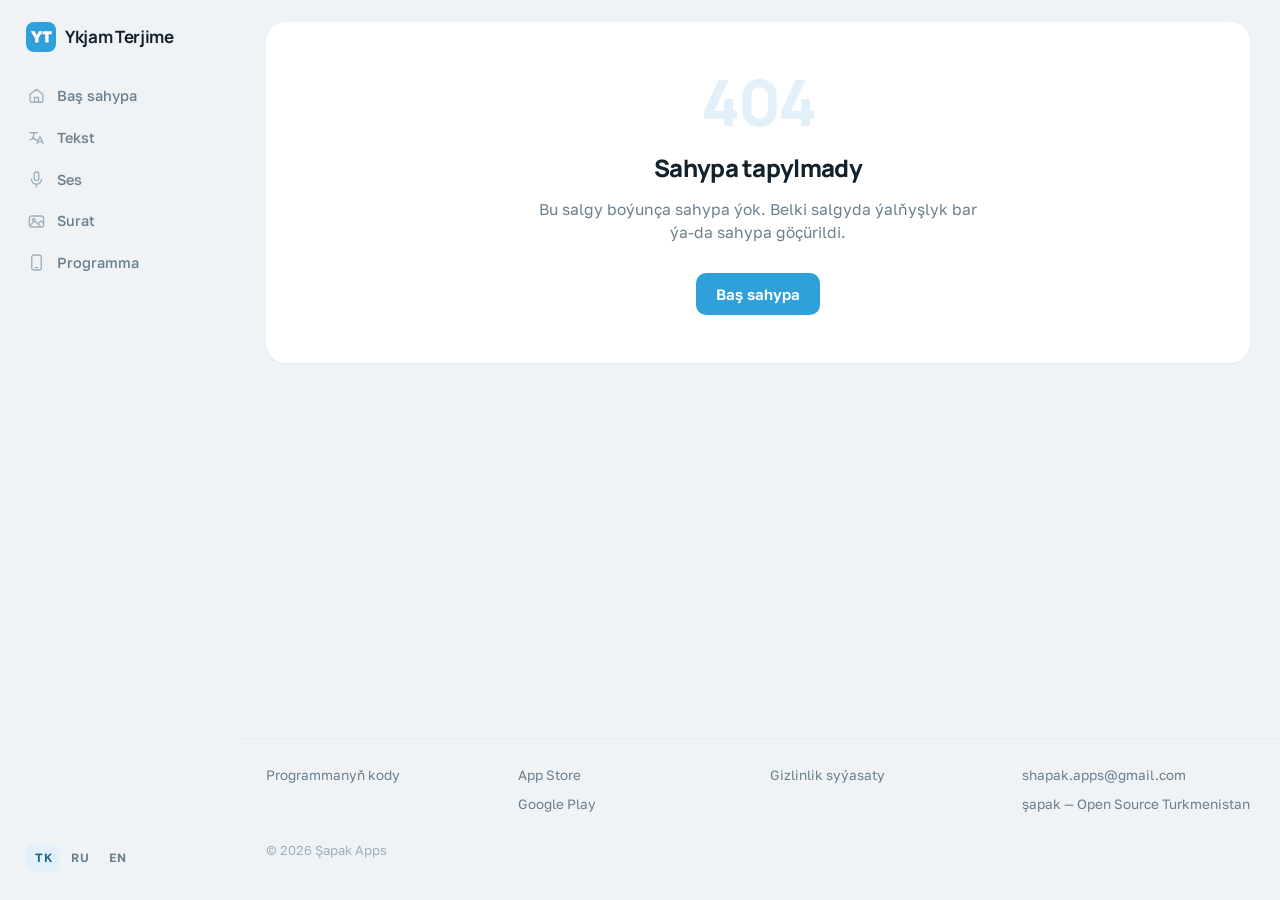
==== 404/index.html @ 1fe33879 "deploy: 4373ae8" ====
<!DOCTYPE html><html lang="tk" class="h-full antialiased"><head><meta charSet="utf-8"/><meta name="viewport" content="width=device-width, initial-scale=1"/><link rel="preload" as="image" href="/icon.png"/><link rel="stylesheet" href="/_next/static/chunks/0fskmrvkfce5c.css" data-precedence="next"/><link rel="preload" as="script" fetchPriority="low" href="/_next/static/chunks/310vm2bl3xxpt.js"/><script src="/_next/static/chunks/1wnov70f88xjy.js" async=""></script><script src="/_next/static/chunks/39_j1bdzreq0m.js" async=""></script><script src="/_next/static/chunks/0c98xzjfks9hq.js" async=""></script><script src="/_next/static/chunks/turbopack-2u1d16houkiyo.js" async=""></script><script src="/_next/static/chunks/0jn6qtjq88lv6.js" async=""></script><script src="/_next/static/chunks/28rhjzv502-0g.js" async=""></script><link rel="preload" href="https://fonts.googleapis.com/css2?family=Golos+Text:wght@400;500;600;700&amp;family=Manrope:wght@600;700;800&amp;display=swap" as="style"/><meta name="robots" content="noindex"/><meta name="theme-color" content="#2FA0D9"/><title>Ykjam Terjime</title><meta name="description" content="Ykjam Terjime — türkmen dili üçin terjimeçi: tekst, ses we surat. Türkmen harplary ä ç ž ň ö ş ü ý klawiaturasyz."/><meta name="robots" content="noindex, nofollow"/><meta property="og:title" content="Ykjam Terjime"/><meta property="og:description" content="Ykjam Terjime — türkmen dili üçin terjimeçi: tekst, ses we surat. Türkmen harplary ä ç ž ň ö ş ü ý klawiaturasyz."/><meta property="og:url" content="https://ykjam-terjime.github.io/"/><meta property="og:image" content="https://ykjam-terjime.github.io/og.png"/><meta property="og:image:width" content="1200"/><meta property="og:image:height" content="630"/><meta property="og:type" content="website"/><meta name="twitter:card" content="summary_large_image"/><meta name="twitter:title" content="Ykjam Terjime"/><meta name="twitter:description" content="Ykjam Terjime — türkmen dili üçin terjimeçi: tekst, ses we surat. Türkmen harplary ä ç ž ň ö ş ü ý klawiaturasyz."/><meta name="twitter:image" content="https://ykjam-terjime.github.io/og.png"/><link rel="icon" href="/favicon.ico?favicon.42km3syks_lcd.ico" sizes="48x48" type="image/x-icon"/><link rel="apple-touch-icon" href="/apple-icon.png?apple-icon.3_3x95x5w6pl6.png" sizes="180x180" type="image/png"/><link rel="preconnect" href="https://fonts.googleapis.com"/><link rel="preconnect" href="https://fonts.gstatic.com" crossorigin=""/><script src="/_next/static/chunks/0cz1d0mv5g_q7.js" noModule=""></script></head><body class="min-h-full bg-bg text-ink"><div hidden=""><!--$--><!--/$--></div><link rel="stylesheet" href="https://fonts.googleapis.com/css2?family=Golos+Text:wght@400;500;600;700&amp;family=Manrope:wght@600;700;800&amp;display=swap"/><a href="#content" class="sr-only focus:not-sr-only focus:absolute focus:top-3 focus:left-3 focus:z-50 focus:rounded-pill focus:bg-brand focus:px-4 focus:py-2 focus:text-[14px] focus:font-semibold focus:text-on-brand">Esasy mazmuna geç</a><div class="grid md:grid-cols-[236px_minmax(0,1fr)]"><aside class="flex flex-col px-4 pt-[22px] pb-7 md:sticky md:top-0 md:h-screen"><a class="mb-5 flex items-center gap-[9px] px-[10px] pb-1 no-underline" href="/"><img src="/icon.png" alt="" width="192" height="192" class="size-[30px] rounded-lg"/><span class="font-display text-[17px] font-bold tracking-[-0.02em] text-ink">Ykjam Terjime</span></a><nav class="flex gap-[6px] overflow-x-auto pb-1 md:flex-col md:gap-[2px] md:overflow-visible md:pb-0"><a class="flex items-center gap-[11px] rounded-[10px] px-[11px] py-[9px] text-[14.5px] font-medium no-underline whitespace-nowrap bg-card text-muted shadow-card md:bg-transparent md:shadow-none md:hover:bg-card [&amp;_svg]:text-faint" href="/"><svg class="size-[19px] shrink-0" viewBox="0 0 24 24" fill="none" stroke="currentColor" stroke-width="1.7" stroke-linecap="round" stroke-linejoin="round" aria-hidden="true"><path d="M4 10.5L12 4l8 6.5V19a1.5 1.5 0 0 1-1.5 1.5h-13A1.5 1.5 0 0 1 4 19z"></path><path d="M9.5 20.5v-6h5v6"></path></svg><span>Baş sahypa</span></a><a class="flex items-center gap-[11px] rounded-[10px] px-[11px] py-[9px] text-[14.5px] font-medium no-underline whitespace-nowrap bg-card text-muted shadow-card md:bg-transparent md:shadow-none md:hover:bg-card [&amp;_svg]:text-faint" href="/tekst/"><svg class="size-[19px] shrink-0" viewBox="0 0 24 24" fill="none" stroke="currentColor" stroke-width="1.7" stroke-linecap="round" stroke-linejoin="round" aria-hidden="true"><path d="M4 6h9M8.5 6v3c0 3-2 5-4.5 6"></path><path d="M7 12c1.5 2 3.5 3 6 3.5"></path><path d="M12.5 20l4-9 4 9M14 17.5h5"></path></svg><span>Tekst</span></a><a class="flex items-center gap-[11px] rounded-[10px] px-[11px] py-[9px] text-[14.5px] font-medium no-underline whitespace-nowrap bg-card text-muted shadow-card md:bg-transparent md:shadow-none md:hover:bg-card [&amp;_svg]:text-faint" href="/ses/"><svg class="size-[19px] shrink-0" viewBox="0 0 24 24" fill="none" stroke="currentColor" stroke-width="1.7" stroke-linecap="round" stroke-linejoin="round" aria-hidden="true"><rect x="9" y="2.5" width="6" height="11" rx="3"></rect><path d="M5.5 11.5a6.5 6.5 0 0 0 13 0M12 18v3.5"></path></svg><span>Ses</span></a><a class="flex items-center gap-[11px] rounded-[10px] px-[11px] py-[9px] text-[14.5px] font-medium no-underline whitespace-nowrap bg-card text-muted shadow-card md:bg-transparent md:shadow-none md:hover:bg-card [&amp;_svg]:text-faint" href="/surat/"><svg class="size-[19px] shrink-0" viewBox="0 0 24 24" fill="none" stroke="currentColor" stroke-width="1.7" stroke-linecap="round" stroke-linejoin="round" aria-hidden="true"><rect x="3" y="5" width="18" height="14" rx="3"></rect><circle cx="8.5" cy="10" r="1.6"></circle><path d="M4 17l4.5-4.5a2 2 0 0 1 2.8 0L16 17M15 14l1.6-1.6a2 2 0 0 1 2.8 0L21 14"></path></svg><span>Surat</span></a><a class="flex items-center gap-[11px] rounded-[10px] px-[11px] py-[9px] text-[14.5px] font-medium no-underline whitespace-nowrap bg-card text-muted shadow-card md:bg-transparent md:shadow-none md:hover:bg-card [&amp;_svg]:text-faint" href="/programma/"><svg class="size-[19px] shrink-0" viewBox="0 0 24 24" fill="none" stroke="currentColor" stroke-width="1.7" stroke-linecap="round" stroke-linejoin="round" aria-hidden="true"><rect x="6" y="2.5" width="12" height="19" rx="3"></rect><path d="M10.5 18.5h3"></path></svg><span>Programma</span></a></nav><div class="mt-3 px-[2px] md:mt-auto md:px-[11px] md:pt-[14px]"><div class="flex gap-[3px]" role="group" aria-label="Interface language"><button type="button" aria-pressed="true" class="cursor-pointer rounded-[7px] px-2 py-[5px] text-[12px] font-semibold tracking-[0.06em] bg-brand-soft text-brand-deep">TK</button><button type="button" aria-pressed="false" class="cursor-pointer rounded-[7px] px-2 py-[5px] text-[12px] font-semibold tracking-[0.06em] text-muted hover:bg-card hover:text-ink">RU</button><button type="button" aria-pressed="false" class="cursor-pointer rounded-[7px] px-2 py-[5px] text-[12px] font-semibold tracking-[0.06em] text-muted hover:bg-card hover:text-ink">EN</button></div></div></aside><div class="flex min-w-0 flex-col md:min-h-screen"><main id="content" class="flex-1 px-4 pt-4 pb-10 md:px-[30px] md:pt-[22px]"><section class="rounded-card bg-card px-[26px] py-12 text-center shadow-card"><p class="font-display text-[64px] leading-none font-extrabold tracking-[-0.04em] text-brand-soft">404</p><h1 class="mt-4 font-display text-[24px] font-extrabold tracking-[-0.028em] text-ink">Sahypa tapylmady</h1><p class="mx-auto mt-3 max-w-[46ch] text-[15.5px] text-muted">Bu salgy boýunça sahypa ýok. Belki salgyda ýalňyşlyk bar ýa-da sahypa göçürildi.</p><a class="mt-7 inline-block rounded-pill bg-brand px-5 py-[10px] text-[15px] font-semibold text-on-brand no-underline" href="/">Baş sahypa</a></section><!--$--><!--/$--></main><footer class="mt-auto grid grid-cols-2 gap-x-6 gap-y-3 border-t border-line px-4 pt-[26px] pb-10 md:grid-cols-4 md:px-[30px]"><div class="flex flex-col gap-[9px]"><a class="text-[13.5px] text-muted no-underline hover:text-brand-deep" href="https://github.com/Shapak-Apps/turkmen-phrasebook">Programmanyň kody</a></div><div class="flex flex-col gap-[9px]"><a class="text-[13.5px] text-muted no-underline hover:text-brand-deep" href="https://apps.apple.com/app/ykjam-terjime/id6758071845">App Store</a><a class="text-[13.5px] text-muted no-underline hover:text-brand-deep" href="https://play.google.com/store/apps/details?id=com.shapak.translator">Google Play</a></div><div class="flex flex-col gap-[9px]"><a class="text-[13.5px] text-muted no-underline hover:text-brand-deep" href="/privacy-policy.html">Gizlinlik syýasaty</a></div><div class="flex flex-col gap-[9px]"><a class="text-[13.5px] text-muted no-underline hover:text-brand-deep" href="mailto:shapak.apps@gmail.com">shapak.apps@gmail.com</a><a class="text-[13.5px] text-muted no-underline hover:text-brand-deep" href="https://shapak-apps.github.io/">şapak — Open Source Turkmenistan</a></div><span class="col-span-full mt-[14px] text-[13px] text-faint">© 2026 Şapak Apps</span></footer></div></div><script id="_R_">(globalThis["TURBOPACK"] || (globalThis["TURBOPACK"] = [])).push({"otherChunks":["static/chunks/310vm2bl3xxpt.js","static/chunks/1wnov70f88xjy.js","static/chunks/39_j1bdzreq0m.js","static/chunks/0c98xzjfks9hq.js"],"runtimeModuleIds":[94553]});</script><script src="/_next/static/chunks/310vm2bl3xxpt.js" async=""></script><script>(self.__next_f=self.__next_f||[]).push([0])</script><script>self.__next_f.push([1,"1:\"$Sreact.fragment\"\n2:\"/_next/static/chunks/0jn6qtjq88lv6.js\"\n3:I[96923,[\"$2\"],\"UiProvider\"]\n4:I[14508,[\"$2\"],\"SkipLink\"]\n5:I[87771,[\"$2\"],\"Sidebar\"]\n6:I[39756,[\"$2\"],\"default\"]\n7:I[37457,[\"$2\"],\"default\"]\n8:\"/_next/static/chunks/28rhjzv502-0g.js\"\n9:I[36768,[\"$2\",\"$8\"],\"default\"]\na:I[56691,[\"$2\"],\"Footer\"]\ne:I[47257,[\"$2\"],\"ClientPageRoot\"]\n11:I[97367,[\"$2\"],\"OutletBoundary\"]\n12:\"$Sreact.suspense\"\n14:\"ViewportBoundary\"\n15:I[97367,[\"$2\"],\"$14\"]\n17:\"MetadataBoundary\"\n18:I[97367,[\"$2\"],\"$17\"]\n1a:I[68027,[\"$2\"],\"default\",1]\n:HL[\"/_next/static/chunks/0fskmrvkfce5c.css\",\"style\"]\n:HL[\"https://fonts.googleapis.com/css2?family=Golos+Text:wght@400;500;600;700\u0026family=Manrope:wght@600;700;800\u0026display=swap\",\"style\"]\nc:X\nd:[[\"children\",{\"s\":\"__PAGE__\",\"h\":512,\"d\":{\"r\":[\"$\",\"$1\",\"c\",{\"children\":[[\"$\",\"$Le\",null,{\"Component\":\"$9\",\"serverProvidedParams\":{\"searchParams\":{},\"params\":{},\"promises\":[\"$@f\",\"$@10\"]}}],[[\"$\",\"script\",\"script-0\",{\"src\":\"/_next/static/chunks/28rhjzv502-0g.js\",\"async\":true,\"nonce\":\"$undefined\"}]],[\"$\",\"$L11\",null,{\"children\":[\"$\",\"$12\",null,{\"name\":\"Next.MetadataOutlet\",\"children\":\"$@13\"}]}]]}],\"p\":false,\"v\":null}}]]\nb:[[\"children\",{\"s\":\"/_not-found\",\"h\":512,\"d\":{\"r\":[\"$\",\"$1\",\"c\",{\"children\":[null,[\"$\",\"$L6\",null,{\"parallelRouterKey\":\"children\",\"error\":\"$undefined\",\"errorStyles\":\"$undefined\",\"errorScripts\":\"$undefined\",\"template\":[\"$\",\"$L7\",null,{}],\"templateStyles\":\"$undefined\",\"templateScripts\":\"$undefined\",\"notFound\":\"$undefined\",\"forbidden\":\"$undefined\",\"unauthorized\":\"$undefined\"}]]}],\"p\":false,\"v\":\"$c\"},\"c\":\"$Qd\"}]]\n0:{\"P\":null,\"c\":[\"\",\"_not-found\",\"\"],\"q\":\"\",\"i\":false,\"t\":{\"t\":{\"s\":\"\",\"h\":528,\"d\":{\"r\":[\"$\",\"$1\",\"c\",{\"children\":[[[\"$\",\"link\",\"0\",{\"rel\":\"stylesheet\",\"href\":\"/_next/static/chunks/0fskmrvkfce5c.css\",\"precedence\":\"next\",\"crossOrigin\":\"$undefined\",\"nonce\":\"$undefined\"}],[\"$\",\"script\",\"script-0\",{\"src\":\"/_next/static/chunks/0jn6qtjq88lv6.js\",\"async\":true,\"nonce\":\"$undefined\"}]],[\"$\",\"html\",null,{\"lang\":\"tk\",\"className\":\"h-full antialiased\",\"children\":[[\"$\",\"link\",null,{\"rel\":\"preconnect\",\"href\":\"https://fonts.googleapis.com\"}],[\"$\",\"link\",null,{\"rel\":\"preconnect\",\"href\":\"https://fonts.gstatic.com\",\"crossOrigin\":\"\"}],[\"$\",\"link\",null,{\"rel\":\"stylesheet\",\"href\":\"https://fonts.googleapis.com/css2?family=Golos+Text:wght@400;500;600;700\u0026family=Manrope:wght@600;700;800\u0026display=swap\"}],[\"$\",\"body\",null,{\"className\":\"min-h-full bg-bg text-ink\",\"children\":[\"$\",\"$L3\",null,{\"children\":[[\"$\",\"$L4\",null,{}],[\"$\",\"div\",null,{\"className\":\"grid md:grid-cols-[236px_minmax(0,1fr)]\",\"children\":[[\"$\",\"$L5\",null,{}],[\"$\",\"div\",null,{\"className\":\"flex min-w-0 flex-col md:min-h-screen\",\"children\":[[\"$\",\"main\",null,{\"id\":\"content\",\"className\":\"flex-1 px-4 pt-4 pb-10 md:px-[30px] md:pt-[22px]\",\"children\":[\"$\",\"$L6\",null,{\"parallelRouterKey\":\"children\",\"error\":\"$undefined\",\"errorStyles\":\"$undefined\",\"errorScripts\":\"$undefined\",\"template\":[\"$\",\"$L7\",null,{}],\"templateStyles\":\"$undefined\",\"templateScripts\":\"$undefined\",\"notFound\":[[\"$\",\"$L9\",null,{}],[]],\"forbidden\":\"$undefined\",\"unauthorized\":\"$undefined\"}]}],[\"$\",\"$La\",null,{}]]}]]}]]}]}]]}]]}],\"p\":false,\"v\":null},\"c\":\"$Qb\"},\"h\":{\"r\":[\"$\",\"$1\",\"h\",{\"children\":[[\"$\",\"meta\",null,{\"name\":\"robots\",\"content\":\"noindex\"}],[\"$\",\"$L15\",null,{\"children\":\"$L16\"}],[\"$\",\"$L18\",null,{\"children\":[[\"$\",\"div\",null,{\"hidden\":true,\"children\":[\"$\",\"$12\",null,{\"name\":\"Next.Metadata\",\"children\":\"$L19\"}]}],null]}],null]}],\"p\":false,\"v\":null}},\"m\":\"$undefined\",\"G\":[\"$1a\",[[\"$\",\"link\",\"0\",{\"rel\":\"stylesheet\",\"href\":\"/_next/static/chunks/0fskmrvkfce5c.css\",\"precedence\":\"next\",\"crossOrigin\":\"$undefined\",\"nonce\":\"$undefined\"}]]],\"S\":true,\"r\":\"$undefined\",\"s\":\"$undefined\",\"a\":\"$undefined\",\"l\":\"$undefined\",\"p\":\"$undefined\",\"d\":\"$undefined\",\"b\":\"eWpL7JNUKpXJrIlKLYoDK\"}\nc:C\nf:{}\n10:\"$d:0:1:d:r:props:children:0:props:serverProvidedParams:params\"\n16:[[\"$\",\"meta\",\"0\",{\"charSet\":\"utf-8\"}],[\"$\",\"meta\",\"1\",{\"name\":\"viewport\",\"content\":\"width=device-width, initial-scale=1\"}],[\"$\",\"meta\",\"2\",{\"name\":\"theme-color\",\"content\":\"#2FA0D9\"}]]\n1b:I[27201,[\"$2\"],\"IconMark\"]\n13:null\n19:[[\"$\",\"title\",\"0\",{\"children\":\"Ykjam Terjime\"}],[\"$\",\"meta\",\"1\",{\"name\":\"description\",\"content\":\"Ykjam Terjime — türkmen dili üçin terjimeçi: tekst, ses we surat. Türkmen harplary ä ç ž ň ö ş ü ý klawiaturasyz.\"}],[\"$\",\"meta\",\"2\",{\"name\":\"robots\",\"content\":\"noindex, nofollow\"}],[\"$\",\"meta\",\"3\",{\"property\":\"og:title\",\"content\":\"Ykjam Terjime\"}],[\"$\",\"meta\",\"4\",{\"property\":\"og:description\",\"content\":\"Ykjam Terjime — türkmen dili üçin terjimeçi: tekst, ses we surat. Türkmen harplary ä ç ž ň ö ş ü ý klawiaturasyz.\"}],[\"$\",\"meta\",\"5\",{\"property\":\"og:url\",\"content\":\"https://ykjam-terjime.github.io/\"}],[\"$\",\"meta\",\"6\",{\"property\":\"og:image\",\"content\":\"https://ykjam-terjime.github.io/og.png\"}],[\"$\",\"meta\",\"7\",{\"property\":\"og:image:width\",\"content\":\"1200\"}],[\"$\",\"meta\",\"8\",{\"property\":\"og:image:height\",\"content\":\"630\"}],[\"$\",\"meta\",\"9\",{\"property\":\"og:type\",\"content\":\"website\"}],[\"$\",\"meta\",\"10\",{\"name\":\"twitter:card\",\"content\":\"summary_large_image\"}],[\"$\",\"meta\",\"11\",{\"name\":\"twitter:title\",\"content\":\"Ykjam Terjime\"}],[\"$\",\"meta\",\"12\",{\"name\":\"twitter:description\",\"content\":\"Ykjam Terjime — türkmen dili üçin terjimeçi: tekst, ses we surat. Türkmen harplary ä ç ž ň ö ş ü ý klawiaturasyz.\"}],[\"$\",\"meta\",\"13\",{\"name\":\"twitter:image\",\"content\":\"https://ykjam-terjime.github.io/og.png\"}],[\"$\",\"link\",\"14\",{\"rel\":\"icon\",\"href\":\"/favicon.ico?favicon.42km3syks_lcd.ico\",\"sizes\":\"48x48\",\"type\":\"image/x-icon\"}],[\"$\",\"link\",\"15\",{\"rel\":\"apple-touch-icon\",\"href\":\"/apple-icon.png?apple-icon.3_3x95x5w6pl6.png\",\"sizes\":\"180x180\",\"type\":\"image/png\"}],[\"$\",\"$L1b\",\"16\",{}]]\n"])</script></body></html>
---- _next/static/chunks/0fskmrvkfce5c.css ----
@layer properties{@supports (((-webkit-hyphens:none)) and (not (margin-trim:inline))) or ((-moz-orient:inline) and (not (color:rgb(from red r g b)))){*,:before,:after,::backdrop{--tw-border-style:solid;--tw-leading:initial;--tw-font-weight:initial;--tw-tracking:initial;--tw-ordinal:initial;--tw-slashed-zero:initial;--tw-numeric-figure:initial;--tw-numeric-spacing:initial;--tw-numeric-fraction:initial;--tw-shadow:0 0 #0000;--tw-shadow-color:initial;--tw-shadow-alpha:100%;--tw-inset-shadow:0 0 #0000;--tw-inset-shadow-color:initial;--tw-inset-shadow-alpha:100%;--tw-ring-color:initial;--tw-ring-shadow:0 0 #0000;--tw-inset-ring-color:initial;--tw-inset-ring-shadow:0 0 #0000;--tw-ring-inset:initial;--tw-ring-offset-width:0px;--tw-ring-offset-color:#fff;--tw-ring-offset-shadow:0 0 #0000;--tw-duration:initial;--tw-translate-x:0;--tw-translate-y:0;--tw-translate-z:0;--tw-scale-x:1;--tw-scale-y:1;--tw-scale-z:1}}}@layer theme{:root,:host{--font-sans:"Golos Text", "Segoe UI", system-ui, sans-serif;--font-mono:ui-monospace, SFMono-Regular, Menlo, Monaco, Consolas, "Liberation Mono", "Courier New", monospace;--color-white:#fff;--spacing:.25rem;--font-weight-medium:500;--font-weight-semibold:600;--font-weight-bold:700;--font-weight-extrabold:800;--radius-lg:.5rem;--default-transition-duration:.15s;--default-transition-timing-function:cubic-bezier(.4, 0, .2, 1);--default-font-family:"Golos Text", "Segoe UI", system-ui, sans-serif;--default-mono-font-family:var(--font-mono)}}@layer base{*,:after,:before,::backdrop{box-sizing:border-box;border:0 solid;margin:0;padding:0}::file-selector-button{box-sizing:border-box;border:0 solid;margin:0;padding:0}html,:host{-webkit-text-size-adjust:100%;tab-size:4;line-height:1.5;font-family:var(--default-font-family,-apple-system, BlinkMacSystemFont, "Segoe UI", Roboto, "Helvetica Neue", "Noto Sans", Arial, sans-serif, "Apple Color Emoji", "Segoe UI Emoji", "Segoe UI Symbol", "Noto Color Emoji");font-feature-settings:var(--default-font-feature-settings,normal);font-variation-settings:var(--default-font-variation-settings,normal);-webkit-tap-highlight-color:transparent}hr{height:0;color:inherit;border-top-width:1px}abbr:where([title]){-webkit-text-decoration:underline dotted;text-decoration:underline dotted}h1,h2,h3,h4,h5,h6{font-size:inherit;font-weight:inherit}a{color:inherit;-webkit-text-decoration:inherit;-webkit-text-decoration:inherit;-webkit-text-decoration:inherit;-webkit-text-decoration:inherit;text-decoration:inherit}b,strong{font-weight:bolder}code,kbd,samp,pre{font-family:var(--default-mono-font-family,ui-monospace, SFMono-Regular, Menlo, Monaco, Consolas, "Liberation Mono", "Courier New", monospace);font-feature-settings:var(--default-mono-font-feature-settings,normal);font-variation-settings:var(--default-mono-font-variation-settings,normal);font-size:1em}small{font-size:80%}sub,sup{vertical-align:baseline;font-size:75%;line-height:0;position:relative}sub{bottom:-.25em}sup{top:-.5em}table{text-indent:0;border-color:inherit;border-collapse:collapse}:-moz-focusring:where(:not(iframe)){outline:auto}progress{vertical-align:baseline}summary{display:list-item}ol,ul,menu{list-style:none}img,svg,video,canvas,audio,iframe,embed,object{vertical-align:middle;display:block}img,video{max-width:100%;height:auto}button,input,select,optgroup,textarea{font:inherit;font-feature-settings:inherit;font-variation-settings:inherit;letter-spacing:inherit;color:inherit;opacity:1;background-color:#0000;border-radius:0}::file-selector-button{font:inherit;font-feature-settings:inherit;font-variation-settings:inherit;letter-spacing:inherit;color:inherit;opacity:1;background-color:#0000;border-radius:0}:where(select:is([multiple],[size])) optgroup{font-weight:bolder}:where(select:is([multiple],[size])) optgroup option{padding-inline-start:20px}::file-selector-button{margin-inline-end:4px}::placeholder{opacity:1}@supports (not ((-webkit-appearance:-apple-pay-button))) or (contain-intrinsic-size:1px){::placeholder{color:currentColor}@supports (color:color-mix(in lab, red, red)){::placeholder{color:color-mix(in oklab, currentcolor 50%, transparent)}}}textarea{resize:vertical}::-webkit-search-decoration{-webkit-appearance:none}::-webkit-date-and-time-value{min-height:1lh;text-align:inherit}::-webkit-datetime-edit{display:inline-flex}::-webkit-datetime-edit-fields-wrapper{padding:0}::-webkit-datetime-edit{padding-block:0}::-webkit-datetime-edit-year-field{padding-block:0}::-webkit-datetime-edit-month-field{padding-block:0}::-webkit-datetime-edit-day-field{padding-block:0}::-webkit-datetime-edit-hour-field{padding-block:0}::-webkit-datetime-edit-minute-field{padding-block:0}::-webkit-datetime-edit-second-field{padding-block:0}::-webkit-datetime-edit-millisecond-field{padding-block:0}::-webkit-datetime-edit-meridiem-field{padding-block:0}::-webkit-calendar-picker-indicator{line-height:1}:-moz-ui-invalid{box-shadow:none}button,input:where([type=button],[type=reset],[type=submit]){appearance:button}::file-selector-button{appearance:button}::-webkit-inner-spin-button{height:auto}::-webkit-outer-spin-button{height:auto}[hidden]:where(:not([hidden=until-found])){display:none!important}}@layer components;@layer utilities{.visible{visibility:visible}.sr-only{clip-path:inset(50%);white-space:nowrap;border-width:0;width:1px;height:1px;margin:-1px;padding:0;position:absolute;overflow:hidden}.col-span-full{grid-column:1/-1}.mx-auto{margin-inline:auto}.mt-2{margin-top:calc(var(--spacing) * 2)}.mt-3{margin-top:calc(var(--spacing) * 3)}.mt-4{margin-top:calc(var(--spacing) * 4)}.mt-5{margin-top:calc(var(--spacing) * 5)}.mt-7{margin-top:calc(var(--spacing) * 7)}.mt-9{margin-top:calc(var(--spacing) * 9)}.mt-\[14px\]{margin-top:14px}.mt-\[18px\]{margin-top:18px}.mt-auto{margin-top:auto}.mr-\[3px\]{margin-right:3px}.mb-5{margin-bottom:calc(var(--spacing) * 5)}.mb-6{margin-bottom:calc(var(--spacing) * 6)}.mb-\[6px\]{margin-bottom:6px}.mb-\[14px\]{margin-bottom:14px}.ml-auto{margin-left:auto}.block{display:block}.contents{display:contents}.flex{display:flex}.grid{display:grid}.hidden{display:none}.inline-block{display:inline-block}.size-6{width:calc(var(--spacing) * 6);height:calc(var(--spacing) * 6)}.size-8{width:calc(var(--spacing) * 8);height:calc(var(--spacing) * 8)}.size-10{width:calc(var(--spacing) * 10);height:calc(var(--spacing) * 10)}.size-20{width:calc(var(--spacing) * 20);height:calc(var(--spacing) * 20)}.size-\[18px\]{width:18px;height:18px}.size-\[19px\]{width:19px;height:19px}.size-\[30px\]{width:30px;height:30px}.size-\[34px\]{width:34px;height:34px}.h-full{height:100%}.max-h-\[360px\]{max-height:360px}.min-h-\[52px\]{min-height:52px}.min-h-\[96px\]{min-height:96px}.min-h-\[170px\]{min-height:170px}.min-h-full{min-height:100%}.w-full{width:100%}.max-w-\[18ch\]{max-width:18ch}.max-w-\[46ch\]{max-width:46ch}.max-w-\[56ch\]{max-width:56ch}.max-w-\[60ch\]{max-width:60ch}.max-w-\[62ch\]{max-width:62ch}.max-w-\[420px\]{max-width:420px}.min-w-0{min-width:0}.flex-1{flex:1}.shrink-0{flex-shrink:0}.cursor-pointer{cursor:pointer}.resize-none{resize:none}.appearance-none{appearance:none}.grid-cols-2{grid-template-columns:repeat(2,minmax(0,1fr))}.grid-cols-\[1fr_auto_1fr\]{grid-template-columns:1fr auto 1fr}.flex-col{flex-direction:column}.flex-wrap{flex-wrap:wrap}.place-items-center{place-items:center}.items-center{align-items:center}.items-start{align-items:flex-start}.justify-between{justify-content:space-between}.justify-center{justify-content:center}.gap-1{gap:var(--spacing)}.gap-2{gap:calc(var(--spacing) * 2)}.gap-3{gap:calc(var(--spacing) * 3)}.gap-4{gap:calc(var(--spacing) * 4)}.gap-\[3px\]{gap:3px}.gap-\[6px\]{gap:6px}.gap-\[9px\]{gap:9px}.gap-\[10px\]{gap:10px}.gap-\[11px\]{gap:11px}.gap-\[14px\]{gap:14px}.gap-x-6{column-gap:calc(var(--spacing) * 6)}.gap-y-3{row-gap:calc(var(--spacing) * 3)}.overflow-hidden{overflow:hidden}.overflow-x-auto{overflow-x:auto}.rounded-\[7px\]{border-radius:7px}.rounded-\[9px\]{border-radius:9px}.rounded-\[10px\]{border-radius:10px}.rounded-box{border-radius:14px}.rounded-card{border-radius:20px}.rounded-full{border-radius:2147483647px}.rounded-lg{border-radius:var(--radius-lg)}.rounded-pill{border-radius:10px}.border-0{border-style:var(--tw-border-style);border-width:0}.border-2{border-style:var(--tw-border-style);border-width:2px}.border-t{border-top-style:var(--tw-border-style);border-top-width:1px}.border-b{border-bottom-style:var(--tw-border-style);border-bottom-width:1px}.border-dashed{--tw-border-style:dashed;border-style:dashed}.border-brand{border-color:var(--brand)}.border-line{border-color:var(--line)}.bg-bg{background-color:var(--bg)}.bg-brand{background-color:var(--brand)}.bg-brand-soft{background-color:var(--brand-soft)}.bg-brand-softer{background-color:var(--brand-softer)}.bg-card{background-color:var(--card)}.bg-card-2{background-color:var(--card-2)}.bg-sand-soft{background-color:var(--sand-soft)}.bg-transparent{background-color:#0000}.object-contain{object-fit:contain}.p-0{padding:0}.p-5{padding:calc(var(--spacing) * 5)}.p-\[22px\]{padding:22px}.px-2{padding-inline:calc(var(--spacing) * 2)}.px-3{padding-inline:calc(var(--spacing) * 3)}.px-4{padding-inline:calc(var(--spacing) * 4)}.px-5{padding-inline:calc(var(--spacing) * 5)}.px-\[2px\]{padding-inline:2px}.px-\[10px\]{padding-inline:10px}.px-\[11px\]{padding-inline:11px}.px-\[18px\]{padding-inline:18px}.px-\[22px\]{padding-inline:22px}.px-\[26px\]{padding-inline:26px}.py-2{padding-block:calc(var(--spacing) * 2)}.py-3{padding-block:calc(var(--spacing) * 3)}.py-6{padding-block:calc(var(--spacing) * 6)}.py-9{padding-block:calc(var(--spacing) * 9)}.py-12{padding-block:calc(var(--spacing) * 12)}.py-\[5px\]{padding-block:5px}.py-\[9px\]{padding-block:9px}.py-\[10px\]{padding-block:10px}.py-\[14px\]{padding-block:14px}.py-\[17px\]{padding-block:17px}.pt-4{padding-top:calc(var(--spacing) * 4)}.pt-5{padding-top:calc(var(--spacing) * 5)}.pt-\[22px\]{padding-top:22px}.pt-\[26px\]{padding-top:26px}.pr-4{padding-right:calc(var(--spacing) * 4)}.pb-1{padding-bottom:var(--spacing)}.pb-3{padding-bottom:calc(var(--spacing) * 3)}.pb-7{padding-bottom:calc(var(--spacing) * 7)}.pb-10{padding-bottom:calc(var(--spacing) * 10)}.pl-\[22px\]{padding-left:22px}.text-center{text-align:center}.font-display{font-family:Manrope,Golos Text,Segoe UI,system-ui,sans-serif}.text-\[11px\]{font-size:11px}.text-\[12\.5px\]{font-size:12.5px}.text-\[12px\]{font-size:12px}.text-\[13\.5px\]{font-size:13.5px}.text-\[13px\]{font-size:13px}.text-\[14\.5px\]{font-size:14.5px}.text-\[14px\]{font-size:14px}.text-\[15\.5px\]{font-size:15.5px}.text-\[15px\]{font-size:15px}.text-\[16\.5px\]{font-size:16.5px}.text-\[17px\]{font-size:17px}.text-\[19px\]{font-size:19px}.text-\[21px\]{font-size:21px}.text-\[24px\]{font-size:24px}.text-\[27px\]{font-size:27px}.text-\[34px\]{font-size:34px}.text-\[64px\]{font-size:64px}.text-\[clamp\(27px\,3\.4vw\,40px\)\]{font-size:clamp(27px,3.4vw,40px)}.leading-\[1\.1\]{--tw-leading:1.1;line-height:1.1}.leading-\[1\.5\]{--tw-leading:1.5;line-height:1.5}.leading-\[1\.42\]{--tw-leading:1.42;line-height:1.42}.leading-none{--tw-leading:1;line-height:1}.font-bold{--tw-font-weight:var(--font-weight-bold);font-weight:var(--font-weight-bold)}.font-extrabold{--tw-font-weight:var(--font-weight-extrabold);font-weight:var(--font-weight-extrabold)}.font-medium{--tw-font-weight:var(--font-weight-medium);font-weight:var(--font-weight-medium)}.font-semibold{--tw-font-weight:var(--font-weight-semibold);font-weight:var(--font-weight-semibold)}.tracking-\[-0\.02em\]{--tw-tracking:-.02em;letter-spacing:-.02em}.tracking-\[-0\.03em\]{--tw-tracking:-.03em;letter-spacing:-.03em}.tracking-\[-0\.04em\]{--tw-tracking:-.04em;letter-spacing:-.04em}.tracking-\[-0\.015em\]{--tw-tracking:-.015em;letter-spacing:-.015em}.tracking-\[-0\.028em\]{--tw-tracking:-.028em;letter-spacing:-.028em}.tracking-\[0\.06em\]{--tw-tracking:.06em;letter-spacing:.06em}.tracking-\[0\.07em\]{--tw-tracking:.07em;letter-spacing:.07em}.tracking-\[0\.08em\]{--tw-tracking:.08em;letter-spacing:.08em}.text-balance{text-wrap:balance}.break-words{overflow-wrap:break-word}.whitespace-nowrap{white-space:nowrap}.whitespace-pre-wrap{white-space:pre-wrap}.text-brand{color:var(--brand)}.text-brand-deep{color:var(--brand-deep)}.text-brand-soft{color:var(--brand-soft)}.text-faint{color:var(--faint)}.text-ink{color:var(--ink)}.text-muted{color:var(--muted)}.text-on-brand{color:var(--on-brand)}.text-sand{color:var(--sand)}.uppercase{text-transform:uppercase}.tabular-nums{--tw-numeric-spacing:tabular-nums;font-variant-numeric:var(--tw-ordinal,) var(--tw-slashed-zero,) var(--tw-numeric-figure,) var(--tw-numeric-spacing,) var(--tw-numeric-fraction,)}.no-underline{text-decoration-line:none}.antialiased{-webkit-font-smoothing:antialiased;-moz-osx-font-smoothing:grayscale}.shadow-card{--tw-shadow:var(--shadow);box-shadow:var(--tw-inset-shadow), var(--tw-inset-ring-shadow), var(--tw-ring-offset-shadow), var(--tw-ring-shadow), var(--tw-shadow)}.transition{transition-property:color,background-color,border-color,outline-color,text-decoration-color,fill,stroke,--tw-gradient-from,--tw-gradient-via,--tw-gradient-to,opacity,box-shadow,transform,translate,scale,rotate,filter,-webkit-backdrop-filter,backdrop-filter,display,content-visibility,overlay,pointer-events;transition-timing-function:var(--tw-ease,var(--default-transition-timing-function));transition-duration:var(--tw-duration,var(--default-transition-duration))}.transition-transform{transition-property:transform,translate,scale,rotate;transition-timing-function:var(--tw-ease,var(--default-transition-timing-function));transition-duration:var(--tw-duration,var(--default-transition-duration))}.duration-200{--tw-duration:.2s;transition-duration:.2s}.outline-none{--tw-outline-style:none;outline-style:none}@media (hover:hover){.group-hover\:translate-x-1:is(:where(.group):hover *){--tw-translate-x:var(--spacing);translate:var(--tw-translate-x) var(--tw-translate-y)}.group-hover\:scale-110:is(:where(.group):hover *){--tw-scale-x:110%;--tw-scale-y:110%;--tw-scale-z:110%;scale:var(--tw-scale-x) var(--tw-scale-y)}}.placeholder\:text-faint::placeholder{color:var(--faint)}@media (hover:hover){.hover\:-translate-y-\[2px\]:hover{--tw-translate-y:calc(2px * -1);translate:var(--tw-translate-x) var(--tw-translate-y)}.hover\:bg-brand-soft:hover{background-color:var(--brand-soft)}.hover\:bg-brand-softer:hover{background-color:var(--brand-softer)}.hover\:bg-card:hover{background-color:var(--card)}.hover\:bg-sand:hover{background-color:var(--sand)}.hover\:text-brand-deep:hover{color:var(--brand-deep)}.hover\:text-ink:hover{color:var(--ink)}.hover\:text-white:hover{color:var(--color-white)}.hover\:shadow-\[0_8px_26px_rgb\(20_33_43_\/_0\.08\)\]:hover{--tw-shadow:0 8px 26px var(--tw-shadow-color,#14212b14);box-shadow:var(--tw-inset-shadow), var(--tw-inset-ring-shadow), var(--tw-ring-offset-shadow), var(--tw-ring-shadow), var(--tw-shadow)}}.focus\:not-sr-only:focus{clip-path:none;white-space:normal;width:auto;height:auto;margin:0;padding:0;position:static;overflow:visible}.focus\:absolute:focus{position:absolute}.focus\:top-3:focus{top:calc(var(--spacing) * 3)}.focus\:left-3:focus{left:calc(var(--spacing) * 3)}.focus\:z-50:focus{z-index:50}.focus\:rounded-pill:focus{border-radius:10px}.focus\:bg-brand:focus{background-color:var(--brand)}.focus\:px-4:focus{padding-inline:calc(var(--spacing) * 4)}.focus\:py-2:focus{padding-block:calc(var(--spacing) * 2)}.focus\:text-\[14px\]:focus{font-size:14px}.focus\:font-semibold:focus{--tw-font-weight:var(--font-weight-semibold);font-weight:var(--font-weight-semibold)}.focus\:text-on-brand:focus{color:var(--on-brand)}.disabled\:cursor-not-allowed:disabled{cursor:not-allowed}.disabled\:opacity-35:disabled{opacity:.35}.disabled\:opacity-50:disabled{opacity:.5}@media (hover:hover){.disabled\:hover\:bg-transparent:disabled:hover{background-color:#0000}.disabled\:hover\:text-muted:disabled:hover{color:var(--muted)}}@media (min-width:48rem){.md\:sticky{position:sticky}.md\:top-0{top:0}.md\:mt-auto{margin-top:auto}.md\:h-screen{height:100vh}.md\:min-h-screen{min-height:100vh}.md\:grid-cols-2{grid-template-columns:repeat(2,minmax(0,1fr))}.md\:grid-cols-4{grid-template-columns:repeat(4,minmax(0,1fr))}.md\:grid-cols-\[1fr_300px\]{grid-template-columns:1fr 300px}.md\:grid-cols-\[236px_minmax\(0\,1fr\)\]{grid-template-columns:236px minmax(0,1fr)}.md\:flex-col{flex-direction:column}.md\:gap-\[2px\]{gap:2px}.md\:overflow-visible{overflow:visible}.md\:border-t-0{border-top-style:var(--tw-border-style);border-top-width:0}.md\:border-l{border-left-style:var(--tw-border-style);border-left-width:1px}.md\:bg-transparent{background-color:#0000}.md\:px-\[11px\]{padding-inline:11px}.md\:px-\[30px\]{padding-inline:30px}.md\:pt-\[14px\]{padding-top:14px}.md\:pt-\[22px\]{padding-top:22px}.md\:pb-0{padding-bottom:0}.md\:shadow-none{--tw-shadow:0 0 #0000;box-shadow:var(--tw-inset-shadow), var(--tw-inset-ring-shadow), var(--tw-ring-offset-shadow), var(--tw-ring-shadow), var(--tw-shadow)}@media (hover:hover){.md\:hover\:bg-card:hover{background-color:var(--card)}}}.\[\&_svg\]\:text-brand svg{color:var(--brand)}.\[\&_svg\]\:text-faint svg{color:var(--faint)}}:root{--bg:#eff3f6;--card:#fff;--card-2:#f7fafc;--ink:#14212b;--muted:#6b7f8d;--faint:#9db0bc;--line:#e7edf1;--brand:#2fa0d9;--brand-deep:#17658c;--brand-soft:#e1f0f9;--brand-softer:#f0f7fc;--on-brand:#fff;--sand:#c77f2e;--sand-soft:#fbf0e2;--panel:#ddecf7;--org:#b25a0c;--shadow:0 1px 2px #14212b0a}@media (prefers-color-scheme:dark){:root:not([data-theme=light]){--bg:#0d161b;--card:#16232b;--card-2:#1b2a33;--ink:#e6eef3;--muted:#8ca3b1;--faint:#6b8494;--line:#22333d;--brand:#55b8e8;--brand-deep:#8fd3f2;--brand-soft:#183a4c;--brand-softer:#152b36;--on-brand:#0d161b;--sand:#d9a063;--sand-soft:#2b2318;--panel:#17323f;--org:#ff9d4d;--shadow:0 1px 2px #0000004d}}:root[data-theme=dark]{--bg:#0d161b;--card:#16232b;--card-2:#1b2a33;--ink:#e6eef3;--muted:#8ca3b1;--faint:#6b8494;--line:#22333d;--brand:#55b8e8;--brand-deep:#8fd3f2;--brand-soft:#183a4c;--brand-softer:#152b36;--on-brand:#0d161b;--sand:#d9a063;--sand-soft:#2b2318;--panel:#17323f;--org:#ff9d4d;--shadow:0 1px 2px #0000004d}body{background:var(--bg);color:var(--ink);font-family:var(--font-sans)}:focus-visible{outline:2px solid var(--brand);outline-offset:2px;border-radius:6px}@media (prefers-reduced-motion:reduce){*,:before,:after{transition-duration:.01ms!important;animation-duration:.01ms!important}}@property --tw-border-style{syntax:"*";inherits:false;initial-value:solid}@property --tw-leading{syntax:"*";inherits:false}@property --tw-font-weight{syntax:"*";inherits:false}@property --tw-tracking{syntax:"*";inherits:false}@property --tw-ordinal{syntax:"*";inherits:false}@property --tw-slashed-zero{syntax:"*";inherits:false}@property --tw-numeric-figure{syntax:"*";inherits:false}@property --tw-numeric-spacing{syntax:"*";inherits:false}@property --tw-numeric-fraction{syntax:"*";inherits:false}@property --tw-shadow{syntax:"*";inherits:false;initial-value:0 0 #0000}@property --tw-shadow-color{syntax:"*";inherits:false}@property --tw-shadow-alpha{syntax:"<percentage>";inherits:false;initial-value:100%}@property --tw-inset-shadow{syntax:"*";inherits:false;initial-value:0 0 #0000}@property --tw-inset-shadow-color{syntax:"*";inherits:false}@property --tw-inset-shadow-alpha{syntax:"<percentage>";inherits:false;initial-value:100%}@property --tw-ring-color{syntax:"*";inherits:false}@property --tw-ring-shadow{syntax:"*";inherits:false;initial-value:0 0 #0000}@property --tw-inset-ring-color{syntax:"*";inherits:false}@property --tw-inset-ring-shadow{syntax:"*";inherits:false;initial-value:0 0 #0000}@property --tw-ring-inset{syntax:"*";inherits:false}@property --tw-ring-offset-width{syntax:"<length>";inherits:false;initial-value:0}@property --tw-ring-offset-color{syntax:"*";inherits:false;initial-value:#fff}@property --tw-ring-offset-shadow{syntax:"*";inherits:false;initial-value:0 0 #0000}@property --tw-duration{syntax:"*";inherits:false}@property --tw-translate-x{syntax:"*";inherits:false;initial-value:0}@property --tw-translate-y{syntax:"*";inherits:false;initial-value:0}@property --tw-translate-z{syntax:"*";inherits:false;initial-value:0}@property --tw-scale-x{syntax:"*";inherits:false;initial-value:1}@property --tw-scale-y{syntax:"*";inherits:false;initial-value:1}@property --tw-scale-z{syntax:"*";inherits:false;initial-value:1}
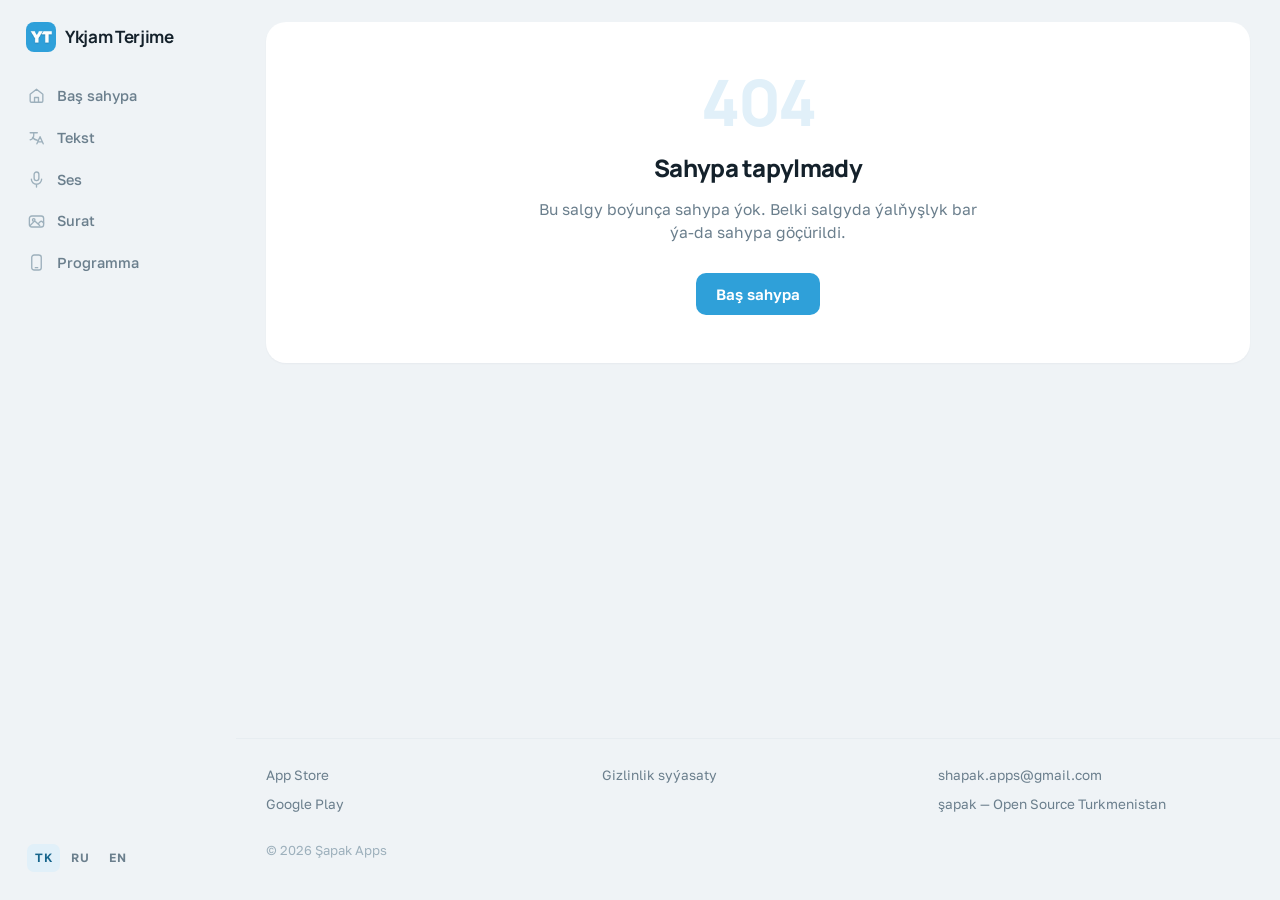
==== commit a9155a5e: "deploy: 276241e" ====
--- a/404/index.html
+++ b/404/index.html
@@ -1 +1 @@
-<!DOCTYPE html><html lang="tk" class="h-full antialiased"><head><meta charSet="utf-8"/><meta name="viewport" content="width=device-width, initial-scale=1"/><link rel="preload" as="image" href="/icon.png"/><link rel="stylesheet" href="/_next/static/chunks/0fskmrvkfce5c.css" data-precedence="next"/><link rel="preload" as="script" fetchPriority="low" href="/_next/static/chunks/310vm2bl3xxpt.js"/><script src="/_next/static/chunks/1wnov70f88xjy.js" async=""></script><script src="/_next/static/chunks/39_j1bdzreq0m.js" async=""></script><script src="/_next/static/chunks/0c98xzjfks9hq.js" async=""></script><script src="/_next/static/chunks/turbopack-2u1d16houkiyo.js" async=""></script><script src="/_next/static/chunks/0jn6qtjq88lv6.js" async=""></script><script src="/_next/static/chunks/28rhjzv502-0g.js" async=""></script><link rel="preload" href="https://fonts.googleapis.com/css2?family=Golos+Text:wght@400;500;600;700&amp;family=Manrope:wght@600;700;800&amp;display=swap" as="style"/><meta name="robots" content="noindex"/><meta name="theme-color" content="#2FA0D9"/><title>Ykjam Terjime</title><meta name="description" content="Ykjam Terjime — türkmen dili üçin terjimeçi: tekst, ses we surat. Türkmen harplary ä ç ž ň ö ş ü ý klawiaturasyz."/><meta name="robots" content="noindex, nofollow"/><meta property="og:title" content="Ykjam Terjime"/><meta property="og:description" content="Ykjam Terjime — türkmen dili üçin terjimeçi: tekst, ses we surat. Türkmen harplary ä ç ž ň ö ş ü ý klawiaturasyz."/><meta property="og:url" content="https://ykjam-terjime.github.io/"/><meta property="og:image" content="https://ykjam-terjime.github.io/og.png"/><meta property="og:image:width" content="1200"/><meta property="og:image:height" content="630"/><meta property="og:type" content="website"/><meta name="twitter:card" content="summary_large_image"/><meta name="twitter:title" content="Ykjam Terjime"/><meta name="twitter:description" content="Ykjam Terjime — türkmen dili üçin terjimeçi: tekst, ses we surat. Türkmen harplary ä ç ž ň ö ş ü ý klawiaturasyz."/><meta name="twitter:image" content="https://ykjam-terjime.github.io/og.png"/><link rel="icon" href="/favicon.ico?favicon.42km3syks_lcd.ico" sizes="48x48" type="image/x-icon"/><link rel="apple-touch-icon" href="/apple-icon.png?apple-icon.3_3x95x5w6pl6.png" sizes="180x180" type="image/png"/><link rel="preconnect" href="https://fonts.googleapis.com"/><link rel="preconnect" href="https://fonts.gstatic.com" crossorigin=""/><script src="/_next/static/chunks/0cz1d0mv5g_q7.js" noModule=""></script></head><body class="min-h-full bg-bg text-ink"><div hidden=""><!--$--><!--/$--></div><link rel="stylesheet" href="https://fonts.googleapis.com/css2?family=Golos+Text:wght@400;500;600;700&amp;family=Manrope:wght@600;700;800&amp;display=swap"/><a href="#content" class="sr-only focus:not-sr-only focus:absolute focus:top-3 focus:left-3 focus:z-50 focus:rounded-pill focus:bg-brand focus:px-4 focus:py-2 focus:text-[14px] focus:font-semibold focus:text-on-brand">Esasy mazmuna geç</a><div class="grid md:grid-cols-[236px_minmax(0,1fr)]"><aside class="flex flex-col px-4 pt-[22px] pb-7 md:sticky md:top-0 md:h-screen"><a class="mb-5 flex items-center gap-[9px] px-[10px] pb-1 no-underline" href="/"><img src="/icon.png" alt="" width="192" height="192" class="size-[30px] rounded-lg"/><span class="font-display text-[17px] font-bold tracking-[-0.02em] text-ink">Ykjam Terjime</span></a><nav class="flex gap-[6px] overflow-x-auto pb-1 md:flex-col md:gap-[2px] md:overflow-visible md:pb-0"><a class="flex items-center gap-[11px] rounded-[10px] px-[11px] py-[9px] text-[14.5px] font-medium no-underline whitespace-nowrap bg-card text-muted shadow-card md:bg-transparent md:shadow-none md:hover:bg-card [&amp;_svg]:text-faint" href="/"><svg class="size-[19px] shrink-0" viewBox="0 0 24 24" fill="none" stroke="currentColor" stroke-width="1.7" stroke-linecap="round" stroke-linejoin="round" aria-hidden="true"><path d="M4 10.5L12 4l8 6.5V19a1.5 1.5 0 0 1-1.5 1.5h-13A1.5 1.5 0 0 1 4 19z"></path><path d="M9.5 20.5v-6h5v6"></path></svg><span>Baş sahypa</span></a><a class="flex items-center gap-[11px] rounded-[10px] px-[11px] py-[9px] text-[14.5px] font-medium no-underline whitespace-nowrap bg-card text-muted shadow-card md:bg-transparent md:shadow-none md:hover:bg-card [&amp;_svg]:text-faint" href="/tekst/"><svg class="size-[19px] shrink-0" viewBox="0 0 24 24" fill="none" stroke="currentColor" stroke-width="1.7" stroke-linecap="round" stroke-linejoin="round" aria-hidden="true"><path d="M4 6h9M8.5 6v3c0 3-2 5-4.5 6"></path><path d="M7 12c1.5 2 3.5 3 6 3.5"></path><path d="M12.5 20l4-9 4 9M14 17.5h5"></path></svg><span>Tekst</span></a><a class="flex items-center gap-[11px] rounded-[10px] px-[11px] py-[9px] text-[14.5px] font-medium no-underline whitespace-nowrap bg-card text-muted shadow-card md:bg-transparent md:shadow-none md:hover:bg-card [&amp;_svg]:text-faint" href="/ses/"><svg class="size-[19px] shrink-0" viewBox="0 0 24 24" fill="none" stroke="currentColor" stroke-width="1.7" stroke-linecap="round" stroke-linejoin="round" aria-hidden="true"><rect x="9" y="2.5" width="6" height="11" rx="3"></rect><path d="M5.5 11.5a6.5 6.5 0 0 0 13 0M12 18v3.5"></path></svg><span>Ses</span></a><a class="flex items-center gap-[11px] rounded-[10px] px-[11px] py-[9px] text-[14.5px] font-medium no-underline whitespace-nowrap bg-card text-muted shadow-card md:bg-transparent md:shadow-none md:hover:bg-card [&amp;_svg]:text-faint" href="/surat/"><svg class="size-[19px] shrink-0" viewBox="0 0 24 24" fill="none" stroke="currentColor" stroke-width="1.7" stroke-linecap="round" stroke-linejoin="round" aria-hidden="true"><rect x="3" y="5" width="18" height="14" rx="3"></rect><circle cx="8.5" cy="10" r="1.6"></circle><path d="M4 17l4.5-4.5a2 2 0 0 1 2.8 0L16 17M15 14l1.6-1.6a2 2 0 0 1 2.8 0L21 14"></path></svg><span>Surat</span></a><a class="flex items-center gap-[11px] rounded-[10px] px-[11px] py-[9px] text-[14.5px] font-medium no-underline whitespace-nowrap bg-card text-muted shadow-card md:bg-transparent md:shadow-none md:hover:bg-card [&amp;_svg]:text-faint" href="/programma/"><svg class="size-[19px] shrink-0" viewBox="0 0 24 24" fill="none" stroke="currentColor" stroke-width="1.7" stroke-linecap="round" stroke-linejoin="round" aria-hidden="true"><rect x="6" y="2.5" width="12" height="19" rx="3"></rect><path d="M10.5 18.5h3"></path></svg><span>Programma</span></a></nav><div class="mt-3 px-[2px] md:mt-auto md:px-[11px] md:pt-[14px]"><div class="flex gap-[3px]" role="group" aria-label="Interface language"><button type="button" aria-pressed="true" class="cursor-pointer rounded-[7px] px-2 py-[5px] text-[12px] font-semibold tracking-[0.06em] bg-brand-soft text-brand-deep">TK</button><button type="button" aria-pressed="false" class="cursor-pointer rounded-[7px] px-2 py-[5px] text-[12px] font-semibold tracking-[0.06em] text-muted hover:bg-card hover:text-ink">RU</button><button type="button" aria-pressed="false" class="cursor-pointer rounded-[7px] px-2 py-[5px] text-[12px] font-semibold tracking-[0.06em] text-muted hover:bg-card hover:text-ink">EN</button></div></div></aside><div class="flex min-w-0 flex-col md:min-h-screen"><main id="content" class="flex-1 px-4 pt-4 pb-10 md:px-[30px] md:pt-[22px]"><section class="rounded-card bg-card px-[26px] py-12 text-center shadow-card"><p class="font-display text-[64px] leading-none font-extrabold tracking-[-0.04em] text-brand-soft">404</p><h1 class="mt-4 font-display text-[24px] font-extrabold tracking-[-0.028em] text-ink">Sahypa tapylmady</h1><p class="mx-auto mt-3 max-w-[46ch] text-[15.5px] text-muted">Bu salgy boýunça sahypa ýok. Belki salgyda ýalňyşlyk bar ýa-da sahypa göçürildi.</p><a class="mt-7 inline-block rounded-pill bg-brand px-5 py-[10px] text-[15px] font-semibold text-on-brand no-underline" href="/">Baş sahypa</a></section><!--$--><!--/$--></main><footer class="mt-auto grid grid-cols-2 gap-x-6 gap-y-3 border-t border-line px-4 pt-[26px] pb-10 md:grid-cols-4 md:px-[30px]"><div class="flex flex-col gap-[9px]"><a class="text-[13.5px] text-muted no-underline hover:text-brand-deep" href="https://github.com/Shapak-Apps/turkmen-phrasebook">Programmanyň kody</a></div><div class="flex flex-col gap-[9px]"><a class="text-[13.5px] text-muted no-underline hover:text-brand-deep" href="https://apps.apple.com/app/ykjam-terjime/id6758071845">App Store</a><a class="text-[13.5px] text-muted no-underline hover:text-brand-deep" href="https://play.google.com/store/apps/details?id=com.shapak.translator">Google Play</a></div><div class="flex flex-col gap-[9px]"><a class="text-[13.5px] text-muted no-underline hover:text-brand-deep" href="/privacy-policy.html">Gizlinlik syýasaty</a></div><div class="flex flex-col gap-[9px]"><a class="text-[13.5px] text-muted no-underline hover:text-brand-deep" href="mailto:shapak.apps@gmail.com">shapak.apps@gmail.com</a><a class="text-[13.5px] text-muted no-underline hover:text-brand-deep" href="https://shapak-apps.github.io/">şapak — Open Source Turkmenistan</a></div><span class="col-span-full mt-[14px] text-[13px] text-faint">© 2026 Şapak Apps</span></footer></div></div><script id="_R_">(globalThis["TURBOPACK"] || (globalThis["TURBOPACK"] = [])).push({"otherChunks":["static/chunks/310vm2bl3xxpt.js","static/chunks/1wnov70f88xjy.js","static/chunks/39_j1bdzreq0m.js","static/chunks/0c98xzjfks9hq.js"],"runtimeModuleIds":[94553]});</script><script src="/_next/static/chunks/310vm2bl3xxpt.js" async=""></script><script>(self.__next_f=self.__next_f||[]).push([0])</script><script>self.__next_f.push([1,"1:\"$Sreact.fragment\"\n2:\"/_next/static/chunks/0jn6qtjq88lv6.js\"\n3:I[96923,[\"$2\"],\"UiProvider\"]\n4:I[14508,[\"$2\"],\"SkipLink\"]\n5:I[87771,[\"$2\"],\"Sidebar\"]\n6:I[39756,[\"$2\"],\"default\"]\n7:I[37457,[\"$2\"],\"default\"]\n8:\"/_next/static/chunks/28rhjzv502-0g.js\"\n9:I[36768,[\"$2\",\"$8\"],\"default\"]\na:I[56691,[\"$2\"],\"Footer\"]\ne:I[47257,[\"$2\"],\"ClientPageRoot\"]\n11:I[97367,[\"$2\"],\"OutletBoundary\"]\n12:\"$Sreact.suspense\"\n14:\"ViewportBoundary\"\n15:I[97367,[\"$2\"],\"$14\"]\n17:\"MetadataBoundary\"\n18:I[97367,[\"$2\"],\"$17\"]\n1a:I[68027,[\"$2\"],\"default\",1]\n:HL[\"/_next/static/chunks/0fskmrvkfce5c.css\",\"style\"]\n:HL[\"https://fonts.googleapis.com/css2?family=Golos+Text:wght@400;500;600;700\u0026family=Manrope:wght@600;700;800\u0026display=swap\",\"style\"]\nc:X\nd:[[\"children\",{\"s\":\"__PAGE__\",\"h\":512,\"d\":{\"r\":[\"$\",\"$1\",\"c\",{\"children\":[[\"$\",\"$Le\",null,{\"Component\":\"$9\",\"serverProvidedParams\":{\"searchParams\":{},\"params\":{},\"promises\":[\"$@f\",\"$@10\"]}}],[[\"$\",\"script\",\"script-0\",{\"src\":\"/_next/static/chunks/28rhjzv502-0g.js\",\"async\":true,\"nonce\":\"$undefined\"}]],[\"$\",\"$L11\",null,{\"children\":[\"$\",\"$12\",null,{\"name\":\"Next.MetadataOutlet\",\"children\":\"$@13\"}]}]]}],\"p\":false,\"v\":null}}]]\nb:[[\"children\",{\"s\":\"/_not-found\",\"h\":512,\"d\":{\"r\":[\"$\",\"$1\",\"c\",{\"children\":[null,[\"$\",\"$L6\",null,{\"parallelRouterKey\":\"children\",\"error\":\"$undefined\",\"errorStyles\":\"$undefined\",\"errorScripts\":\"$undefined\",\"template\":[\"$\",\"$L7\",null,{}],\"templateStyles\":\"$undefined\",\"templateScripts\":\"$undefined\",\"notFound\":\"$undefined\",\"forbidden\":\"$undefined\",\"unauthorized\":\"$undefined\"}]]}],\"p\":false,\"v\":\"$c\"},\"c\":\"$Qd\"}]]\n0:{\"P\":null,\"c\":[\"\",\"_not-found\",\"\"],\"q\":\"\",\"i\":false,\"t\":{\"t\":{\"s\":\"\",\"h\":528,\"d\":{\"r\":[\"$\",\"$1\",\"c\",{\"children\":[[[\"$\",\"link\",\"0\",{\"rel\":\"stylesheet\",\"href\":\"/_next/static/chunks/0fskmrvkfce5c.css\",\"precedence\":\"next\",\"crossOrigin\":\"$undefined\",\"nonce\":\"$undefined\"}],[\"$\",\"script\",\"script-0\",{\"src\":\"/_next/static/chunks/0jn6qtjq88lv6.js\",\"async\":true,\"nonce\":\"$undefined\"}]],[\"$\",\"html\",null,{\"lang\":\"tk\",\"className\":\"h-full antialiased\",\"children\":[[\"$\",\"link\",null,{\"rel\":\"preconnect\",\"href\":\"https://fonts.googleapis.com\"}],[\"$\",\"link\",null,{\"rel\":\"preconnect\",\"href\":\"https://fonts.gstatic.com\",\"crossOrigin\":\"\"}],[\"$\",\"link\",null,{\"rel\":\"stylesheet\",\"href\":\"https://fonts.googleapis.com/css2?family=Golos+Text:wght@400;500;600;700\u0026family=Manrope:wght@600;700;800\u0026display=swap\"}],[\"$\",\"body\",null,{\"className\":\"min-h-full bg-bg text-ink\",\"children\":[\"$\",\"$L3\",null,{\"children\":[[\"$\",\"$L4\",null,{}],[\"$\",\"div\",null,{\"className\":\"grid md:grid-cols-[236px_minmax(0,1fr)]\",\"children\":[[\"$\",\"$L5\",null,{}],[\"$\",\"div\",null,{\"className\":\"flex min-w-0 flex-col md:min-h-screen\",\"children\":[[\"$\",\"main\",null,{\"id\":\"content\",\"className\":\"flex-1 px-4 pt-4 pb-10 md:px-[30px] md:pt-[22px]\",\"children\":[\"$\",\"$L6\",null,{\"parallelRouterKey\":\"children\",\"error\":\"$undefined\",\"errorStyles\":\"$undefined\",\"errorScripts\":\"$undefined\",\"template\":[\"$\",\"$L7\",null,{}],\"templateStyles\":\"$undefined\",\"templateScripts\":\"$undefined\",\"notFound\":[[\"$\",\"$L9\",null,{}],[]],\"forbidden\":\"$undefined\",\"unauthorized\":\"$undefined\"}]}],[\"$\",\"$La\",null,{}]]}]]}]]}]}]]}]]}],\"p\":false,\"v\":null},\"c\":\"$Qb\"},\"h\":{\"r\":[\"$\",\"$1\",\"h\",{\"children\":[[\"$\",\"meta\",null,{\"name\":\"robots\",\"content\":\"noindex\"}],[\"$\",\"$L15\",null,{\"children\":\"$L16\"}],[\"$\",\"$L18\",null,{\"children\":[[\"$\",\"div\",null,{\"hidden\":true,\"children\":[\"$\",\"$12\",null,{\"name\":\"Next.Metadata\",\"children\":\"$L19\"}]}],null]}],null]}],\"p\":false,\"v\":null}},\"m\":\"$undefined\",\"G\":[\"$1a\",[[\"$\",\"link\",\"0\",{\"rel\":\"stylesheet\",\"href\":\"/_next/static/chunks/0fskmrvkfce5c.css\",\"precedence\":\"next\",\"crossOrigin\":\"$undefined\",\"nonce\":\"$undefined\"}]]],\"S\":true,\"r\":\"$undefined\",\"s\":\"$undefined\",\"a\":\"$undefined\",\"l\":\"$undefined\",\"p\":\"$undefined\",\"d\":\"$undefined\",\"b\":\"eWpL7JNUKpXJrIlKLYoDK\"}\nc:C\nf:{}\n10:\"$d:0:1:d:r:props:children:0:props:serverProvidedParams:params\"\n16:[[\"$\",\"meta\",\"0\",{\"charSet\":\"utf-8\"}],[\"$\",\"meta\",\"1\",{\"name\":\"viewport\",\"content\":\"width=device-width, initial-scale=1\"}],[\"$\",\"meta\",\"2\",{\"name\":\"theme-color\",\"content\":\"#2FA0D9\"}]]\n1b:I[27201,[\"$2\"],\"IconMark\"]\n13:null\n19:[[\"$\",\"title\",\"0\",{\"children\":\"Ykjam Terjime\"}],[\"$\",\"meta\",\"1\",{\"name\":\"description\",\"content\":\"Ykjam Terjime — türkmen dili üçin terjimeçi: tekst, ses we surat. Türkmen harplary ä ç ž ň ö ş ü ý klawiaturasyz.\"}],[\"$\",\"meta\",\"2\",{\"name\":\"robots\",\"content\":\"noindex, nofollow\"}],[\"$\",\"meta\",\"3\",{\"property\":\"og:title\",\"content\":\"Ykjam Terjime\"}],[\"$\",\"meta\",\"4\",{\"property\":\"og:description\",\"content\":\"Ykjam Terjime — türkmen dili üçin terjimeçi: tekst, ses we surat. Türkmen harplary ä ç ž ň ö ş ü ý klawiaturasyz.\"}],[\"$\",\"meta\",\"5\",{\"property\":\"og:url\",\"content\":\"https://ykjam-terjime.github.io/\"}],[\"$\",\"meta\",\"6\",{\"property\":\"og:image\",\"content\":\"https://ykjam-terjime.github.io/og.png\"}],[\"$\",\"meta\",\"7\",{\"property\":\"og:image:width\",\"content\":\"1200\"}],[\"$\",\"meta\",\"8\",{\"property\":\"og:image:height\",\"content\":\"630\"}],[\"$\",\"meta\",\"9\",{\"property\":\"og:type\",\"content\":\"website\"}],[\"$\",\"meta\",\"10\",{\"name\":\"twitter:card\",\"content\":\"summary_large_image\"}],[\"$\",\"meta\",\"11\",{\"name\":\"twitter:title\",\"content\":\"Ykjam Terjime\"}],[\"$\",\"meta\",\"12\",{\"name\":\"twitter:description\",\"content\":\"Ykjam Terjime — türkmen dili üçin terjimeçi: tekst, ses we surat. Türkmen harplary ä ç ž ň ö ş ü ý klawiaturasyz.\"}],[\"$\",\"meta\",\"13\",{\"name\":\"twitter:image\",\"content\":\"https://ykjam-terjime.github.io/og.png\"}],[\"$\",\"link\",\"14\",{\"rel\":\"icon\",\"href\":\"/favicon.ico?favicon.42km3syks_lcd.ico\",\"sizes\":\"48x48\",\"type\":\"image/x-icon\"}],[\"$\",\"link\",\"15\",{\"rel\":\"apple-touch-icon\",\"href\":\"/apple-icon.png?apple-icon.3_3x95x5w6pl6.png\",\"sizes\":\"180x180\",\"type\":\"image/png\"}],[\"$\",\"$L1b\",\"16\",{}]]\n"])</script></body></html>+<!DOCTYPE html><html lang="tk" class="h-full antialiased"><head><meta charSet="utf-8"/><meta name="viewport" content="width=device-width, initial-scale=1"/><link rel="preload" as="image" href="/icon.png"/><link rel="stylesheet" href="/_next/static/chunks/205vdydkxpnan.css" data-precedence="next"/><link rel="preload" as="script" fetchPriority="low" href="/_next/static/chunks/310vm2bl3xxpt.js"/><script src="/_next/static/chunks/1wnov70f88xjy.js" async=""></script><script src="/_next/static/chunks/39_j1bdzreq0m.js" async=""></script><script src="/_next/static/chunks/0c98xzjfks9hq.js" async=""></script><script src="/_next/static/chunks/turbopack-2u1d16houkiyo.js" async=""></script><script src="/_next/static/chunks/21hjyl0ze1n19.js" async=""></script><script src="/_next/static/chunks/28rhjzv502-0g.js" async=""></script><link rel="preload" href="https://fonts.googleapis.com/css2?family=Golos+Text:wght@400;500;600;700&amp;family=Manrope:wght@600;700;800&amp;display=swap" as="style"/><meta name="robots" content="noindex"/><meta name="theme-color" content="#2FA0D9"/><title>Ykjam Terjime</title><meta name="description" content="Ykjam Terjime — türkmen dili üçin terjimeçi: tekst, ses we surat. Türkmen harplary ä ç ž ň ö ş ü ý klawiaturasyz."/><meta name="robots" content="noindex, nofollow"/><meta property="og:title" content="Ykjam Terjime"/><meta property="og:description" content="Ykjam Terjime — türkmen dili üçin terjimeçi: tekst, ses we surat. Türkmen harplary ä ç ž ň ö ş ü ý klawiaturasyz."/><meta property="og:url" content="https://ykjam-terjime.github.io/"/><meta property="og:image" content="https://ykjam-terjime.github.io/og.png"/><meta property="og:image:width" content="1200"/><meta property="og:image:height" content="630"/><meta property="og:type" content="website"/><meta name="twitter:card" content="summary_large_image"/><meta name="twitter:title" content="Ykjam Terjime"/><meta name="twitter:description" content="Ykjam Terjime — türkmen dili üçin terjimeçi: tekst, ses we surat. Türkmen harplary ä ç ž ň ö ş ü ý klawiaturasyz."/><meta name="twitter:image" content="https://ykjam-terjime.github.io/og.png"/><link rel="icon" href="/favicon.ico?favicon.42km3syks_lcd.ico" sizes="48x48" type="image/x-icon"/><link rel="apple-touch-icon" href="/apple-icon.png?apple-icon.3_3x95x5w6pl6.png" sizes="180x180" type="image/png"/><link rel="preconnect" href="https://fonts.googleapis.com"/><link rel="preconnect" href="https://fonts.gstatic.com" crossorigin=""/><script src="/_next/static/chunks/0cz1d0mv5g_q7.js" noModule=""></script></head><body class="min-h-full bg-bg text-ink"><div hidden=""><!--$--><!--/$--></div><link rel="stylesheet" href="https://fonts.googleapis.com/css2?family=Golos+Text:wght@400;500;600;700&amp;family=Manrope:wght@600;700;800&amp;display=swap"/><a href="#content" class="sr-only focus:not-sr-only focus:absolute focus:top-3 focus:left-3 focus:z-50 focus:rounded-pill focus:bg-brand focus:px-4 focus:py-2 focus:text-[14px] focus:font-semibold focus:text-on-brand">Esasy mazmuna geç</a><div class="grid md:grid-cols-[236px_minmax(0,1fr)]"><aside class="flex flex-col px-4 pt-[22px] pb-7 md:sticky md:top-0 md:h-screen"><a class="mb-5 flex items-center gap-[9px] px-[10px] pb-1 no-underline" href="/"><img src="/icon.png" alt="" width="192" height="192" class="size-[30px] rounded-lg"/><span class="font-display text-[17px] font-bold tracking-[-0.02em] text-ink">Ykjam Terjime</span></a><nav class="flex gap-[6px] overflow-x-auto pb-1 md:flex-col md:gap-[2px] md:overflow-visible md:pb-0"><a class="flex items-center gap-[11px] rounded-[10px] px-[11px] py-[9px] text-[14.5px] font-medium no-underline whitespace-nowrap bg-card text-muted shadow-card md:bg-transparent md:shadow-none md:hover:bg-card [&amp;_svg]:text-faint" href="/"><svg class="size-[19px] shrink-0" viewBox="0 0 24 24" fill="none" stroke="currentColor" stroke-width="1.7" stroke-linecap="round" stroke-linejoin="round" aria-hidden="true"><path d="M4 10.5L12 4l8 6.5V19a1.5 1.5 0 0 1-1.5 1.5h-13A1.5 1.5 0 0 1 4 19z"></path><path d="M9.5 20.5v-6h5v6"></path></svg><span>Baş sahypa</span></a><a class="flex items-center gap-[11px] rounded-[10px] px-[11px] py-[9px] text-[14.5px] font-medium no-underline whitespace-nowrap bg-card text-muted shadow-card md:bg-transparent md:shadow-none md:hover:bg-card [&amp;_svg]:text-faint" href="/tekst/"><svg class="size-[19px] shrink-0" viewBox="0 0 24 24" fill="none" stroke="currentColor" stroke-width="1.7" stroke-linecap="round" stroke-linejoin="round" aria-hidden="true"><path d="M4 6h9M8.5 6v3c0 3-2 5-4.5 6"></path><path d="M7 12c1.5 2 3.5 3 6 3.5"></path><path d="M12.5 20l4-9 4 9M14 17.5h5"></path></svg><span>Tekst</span></a><a class="flex items-center gap-[11px] rounded-[10px] px-[11px] py-[9px] text-[14.5px] font-medium no-underline whitespace-nowrap bg-card text-muted shadow-card md:bg-transparent md:shadow-none md:hover:bg-card [&amp;_svg]:text-faint" href="/ses/"><svg class="size-[19px] shrink-0" viewBox="0 0 24 24" fill="none" stroke="currentColor" stroke-width="1.7" stroke-linecap="round" stroke-linejoin="round" aria-hidden="true"><rect x="9" y="2.5" width="6" height="11" rx="3"></rect><path d="M5.5 11.5a6.5 6.5 0 0 0 13 0M12 18v3.5"></path></svg><span>Ses</span></a><a class="flex items-center gap-[11px] rounded-[10px] px-[11px] py-[9px] text-[14.5px] font-medium no-underline whitespace-nowrap bg-card text-muted shadow-card md:bg-transparent md:shadow-none md:hover:bg-card [&amp;_svg]:text-faint" href="/surat/"><svg class="size-[19px] shrink-0" viewBox="0 0 24 24" fill="none" stroke="currentColor" stroke-width="1.7" stroke-linecap="round" stroke-linejoin="round" aria-hidden="true"><rect x="3" y="5" width="18" height="14" rx="3"></rect><circle cx="8.5" cy="10" r="1.6"></circle><path d="M4 17l4.5-4.5a2 2 0 0 1 2.8 0L16 17M15 14l1.6-1.6a2 2 0 0 1 2.8 0L21 14"></path></svg><span>Surat</span></a><a class="flex items-center gap-[11px] rounded-[10px] px-[11px] py-[9px] text-[14.5px] font-medium no-underline whitespace-nowrap bg-card text-muted shadow-card md:bg-transparent md:shadow-none md:hover:bg-card [&amp;_svg]:text-faint" href="/programma/"><svg class="size-[19px] shrink-0" viewBox="0 0 24 24" fill="none" stroke="currentColor" stroke-width="1.7" stroke-linecap="round" stroke-linejoin="round" aria-hidden="true"><rect x="6" y="2.5" width="12" height="19" rx="3"></rect><path d="M10.5 18.5h3"></path></svg><span>Programma</span></a></nav><div class="mt-3 px-[2px] md:mt-auto md:px-[11px] md:pt-[14px]"><div class="flex gap-[3px]" role="group" aria-label="Interface language"><button type="button" aria-pressed="true" class="cursor-pointer rounded-[7px] px-2 py-[5px] text-[12px] font-semibold tracking-[0.06em] bg-brand-soft text-brand-deep">TK</button><button type="button" aria-pressed="false" class="cursor-pointer rounded-[7px] px-2 py-[5px] text-[12px] font-semibold tracking-[0.06em] text-muted hover:bg-card hover:text-ink">RU</button><button type="button" aria-pressed="false" class="cursor-pointer rounded-[7px] px-2 py-[5px] text-[12px] font-semibold tracking-[0.06em] text-muted hover:bg-card hover:text-ink">EN</button></div></div></aside><div class="flex min-w-0 flex-col md:min-h-screen"><main id="content" class="flex-1 px-4 pt-4 pb-10 md:px-[30px] md:pt-[22px]"><section class="rounded-card bg-card px-[26px] py-12 text-center shadow-card"><p class="font-display text-[64px] leading-none font-extrabold tracking-[-0.04em] text-brand-soft">404</p><h1 class="mt-4 font-display text-[24px] font-extrabold tracking-[-0.028em] text-ink">Sahypa tapylmady</h1><p class="mx-auto mt-3 max-w-[46ch] text-[15.5px] text-muted">Bu salgy boýunça sahypa ýok. Belki salgyda ýalňyşlyk bar ýa-da sahypa göçürildi.</p><a class="mt-7 inline-block rounded-pill bg-brand px-5 py-[10px] text-[15px] font-semibold text-on-brand no-underline" href="/">Baş sahypa</a></section><!--$--><!--/$--></main><footer class="mt-auto grid grid-cols-2 gap-x-6 gap-y-3 border-t border-line px-4 pt-[26px] pb-10 md:grid-cols-3 md:px-[30px]"><div class="flex flex-col gap-[9px]"><a class="text-[13.5px] text-muted no-underline hover:text-brand-deep" href="https://apps.apple.com/app/ykjam-terjime/id6758071845">App Store</a><a class="text-[13.5px] text-muted no-underline hover:text-brand-deep" href="https://play.google.com/store/apps/details?id=com.shapak.translator">Google Play</a></div><div class="flex flex-col gap-[9px]"><a class="text-[13.5px] text-muted no-underline hover:text-brand-deep" href="/privacy-policy.html">Gizlinlik syýasaty</a></div><div class="flex flex-col gap-[9px]"><a class="text-[13.5px] text-muted no-underline hover:text-brand-deep" href="mailto:shapak.apps@gmail.com">shapak.apps@gmail.com</a><a class="text-[13.5px] text-muted no-underline hover:text-brand-deep" href="https://shapak-apps.github.io/">şapak — Open Source Turkmenistan</a></div><span class="col-span-full mt-[14px] text-[13px] text-faint">© 2026 Şapak Apps</span></footer></div></div><script id="_R_">(globalThis["TURBOPACK"] || (globalThis["TURBOPACK"] = [])).push({"otherChunks":["static/chunks/310vm2bl3xxpt.js","static/chunks/1wnov70f88xjy.js","static/chunks/39_j1bdzreq0m.js","static/chunks/0c98xzjfks9hq.js"],"runtimeModuleIds":[94553]});</script><script src="/_next/static/chunks/310vm2bl3xxpt.js" async=""></script><script>(self.__next_f=self.__next_f||[]).push([0])</script><script>self.__next_f.push([1,"1:\"$Sreact.fragment\"\n2:\"/_next/static/chunks/21hjyl0ze1n19.js\"\n3:I[96923,[\"$2\"],\"UiProvider\"]\n4:I[14508,[\"$2\"],\"SkipLink\"]\n5:I[87771,[\"$2\"],\"Sidebar\"]\n6:I[39756,[\"$2\"],\"default\"]\n7:I[37457,[\"$2\"],\"default\"]\n8:\"/_next/static/chunks/28rhjzv502-0g.js\"\n9:I[36768,[\"$2\",\"$8\"],\"default\"]\na:I[56691,[\"$2\"],\"Footer\"]\ne:I[47257,[\"$2\"],\"ClientPageRoot\"]\n11:I[97367,[\"$2\"],\"OutletBoundary\"]\n12:\"$Sreact.suspense\"\n14:\"ViewportBoundary\"\n15:I[97367,[\"$2\"],\"$14\"]\n17:\"MetadataBoundary\"\n18:I[97367,[\"$2\"],\"$17\"]\n1a:I[68027,[\"$2\"],\"default\",1]\n:HL[\"/_next/static/chunks/205vdydkxpnan.css\",\"style\"]\n:HL[\"https://fonts.googleapis.com/css2?family=Golos+Text:wght@400;500;600;700\u0026family=Manrope:wght@600;700;800\u0026display=swap\",\"style\"]\nc:X\nd:[[\"children\",{\"s\":\"__PAGE__\",\"h\":512,\"d\":{\"r\":[\"$\",\"$1\",\"c\",{\"children\":[[\"$\",\"$Le\",null,{\"Component\":\"$9\",\"serverProvidedParams\":{\"searchParams\":{},\"params\":{},\"promises\":[\"$@f\",\"$@10\"]}}],[[\"$\",\"script\",\"script-0\",{\"src\":\"/_next/static/chunks/28rhjzv502-0g.js\",\"async\":true,\"nonce\":\"$undefined\"}]],[\"$\",\"$L11\",null,{\"children\":[\"$\",\"$12\",null,{\"name\":\"Next.MetadataOutlet\",\"children\":\"$@13\"}]}]]}],\"p\":false,\"v\":null}}]]\nb:[[\"children\",{\"s\":\"/_not-found\",\"h\":512,\"d\":{\"r\":[\"$\",\"$1\",\"c\",{\"children\":[null,[\"$\",\"$L6\",null,{\"parallelRouterKey\":\"children\",\"error\":\"$undefined\",\"errorStyles\":\"$undefined\",\"errorScripts\":\"$undefined\",\"template\":[\"$\",\"$L7\",null,{}],\"templateStyles\":\"$undefined\",\"templateScripts\":\"$undefined\",\"notFound\":\"$undefined\",\"forbidden\":\"$undefined\",\"unauthorized\":\"$undefined\"}]]}],\"p\":false,\"v\":\"$c\"},\"c\":\"$Qd\"}]]\n0:{\"P\":null,\"c\":[\"\",\"_not-found\",\"\"],\"q\":\"\",\"i\":false,\"t\":{\"t\":{\"s\":\"\",\"h\":528,\"d\":{\"r\":[\"$\",\"$1\",\"c\",{\"children\":[[[\"$\",\"link\",\"0\",{\"rel\":\"stylesheet\",\"href\":\"/_next/static/chunks/205vdydkxpnan.css\",\"precedence\":\"next\",\"crossOrigin\":\"$undefined\",\"nonce\":\"$undefined\"}],[\"$\",\"script\",\"script-0\",{\"src\":\"/_next/static/chunks/21hjyl0ze1n19.js\",\"async\":true,\"nonce\":\"$undefined\"}]],[\"$\",\"html\",null,{\"lang\":\"tk\",\"className\":\"h-full antialiased\",\"children\":[[\"$\",\"link\",null,{\"rel\":\"preconnect\",\"href\":\"https://fonts.googleapis.com\"}],[\"$\",\"link\",null,{\"rel\":\"preconnect\",\"href\":\"https://fonts.gstatic.com\",\"crossOrigin\":\"\"}],[\"$\",\"link\",null,{\"rel\":\"stylesheet\",\"href\":\"https://fonts.googleapis.com/css2?family=Golos+Text:wght@400;500;600;700\u0026family=Manrope:wght@600;700;800\u0026display=swap\"}],[\"$\",\"body\",null,{\"className\":\"min-h-full bg-bg text-ink\",\"children\":[\"$\",\"$L3\",null,{\"children\":[[\"$\",\"$L4\",null,{}],[\"$\",\"div\",null,{\"className\":\"grid md:grid-cols-[236px_minmax(0,1fr)]\",\"children\":[[\"$\",\"$L5\",null,{}],[\"$\",\"div\",null,{\"className\":\"flex min-w-0 flex-col md:min-h-screen\",\"children\":[[\"$\",\"main\",null,{\"id\":\"content\",\"className\":\"flex-1 px-4 pt-4 pb-10 md:px-[30px] md:pt-[22px]\",\"children\":[\"$\",\"$L6\",null,{\"parallelRouterKey\":\"children\",\"error\":\"$undefined\",\"errorStyles\":\"$undefined\",\"errorScripts\":\"$undefined\",\"template\":[\"$\",\"$L7\",null,{}],\"templateStyles\":\"$undefined\",\"templateScripts\":\"$undefined\",\"notFound\":[[\"$\",\"$L9\",null,{}],[]],\"forbidden\":\"$undefined\",\"unauthorized\":\"$undefined\"}]}],[\"$\",\"$La\",null,{}]]}]]}]]}]}]]}]]}],\"p\":false,\"v\":null},\"c\":\"$Qb\"},\"h\":{\"r\":[\"$\",\"$1\",\"h\",{\"children\":[[\"$\",\"meta\",null,{\"name\":\"robots\",\"content\":\"noindex\"}],[\"$\",\"$L15\",null,{\"children\":\"$L16\"}],[\"$\",\"$L18\",null,{\"children\":[[\"$\",\"div\",null,{\"hidden\":true,\"children\":[\"$\",\"$12\",null,{\"name\":\"Next.Metadata\",\"children\":\"$L19\"}]}],null]}],null]}],\"p\":false,\"v\":null}},\"m\":\"$undefined\",\"G\":[\"$1a\",[[\"$\",\"link\",\"0\",{\"rel\":\"stylesheet\",\"href\":\"/_next/static/chunks/205vdydkxpnan.css\",\"precedence\":\"next\",\"crossOrigin\":\"$undefined\",\"nonce\":\"$undefined\"}]]],\"S\":true,\"r\":\"$undefined\",\"s\":\"$undefined\",\"a\":\"$undefined\",\"l\":\"$undefined\",\"p\":\"$undefined\",\"d\":\"$undefined\",\"b\":\"38gm3hSY02tqYt9Pr_AFz\"}\nc:C\nf:{}\n10:\"$d:0:1:d:r:props:children:0:props:serverProvidedParams:params\"\n16:[[\"$\",\"meta\",\"0\",{\"charSet\":\"utf-8\"}],[\"$\",\"meta\",\"1\",{\"name\":\"viewport\",\"content\":\"width=device-width, initial-scale=1\"}],[\"$\",\"meta\",\"2\",{\"name\":\"theme-color\",\"content\":\"#2FA0D9\"}]]\n1b:I[27201,[\"$2\"],\"IconMark\"]\n13:null\n19:[[\"$\",\"title\",\"0\",{\"children\":\"Ykjam Terjime\"}],[\"$\",\"meta\",\"1\",{\"name\":\"description\",\"content\":\"Ykjam Terjime — türkmen dili üçin terjimeçi: tekst, ses we surat. Türkmen harplary ä ç ž ň ö ş ü ý klawiaturasyz.\"}],[\"$\",\"meta\",\"2\",{\"name\":\"robots\",\"content\":\"noindex, nofollow\"}],[\"$\",\"meta\",\"3\",{\"property\":\"og:title\",\"content\":\"Ykjam Terjime\"}],[\"$\",\"meta\",\"4\",{\"property\":\"og:description\",\"content\":\"Ykjam Terjime — türkmen dili üçin terjimeçi: tekst, ses we surat. Türkmen harplary ä ç ž ň ö ş ü ý klawiaturasyz.\"}],[\"$\",\"meta\",\"5\",{\"property\":\"og:url\",\"content\":\"https://ykjam-terjime.github.io/\"}],[\"$\",\"meta\",\"6\",{\"property\":\"og:image\",\"content\":\"https://ykjam-terjime.github.io/og.png\"}],[\"$\",\"meta\",\"7\",{\"property\":\"og:image:width\",\"content\":\"1200\"}],[\"$\",\"meta\",\"8\",{\"property\":\"og:image:height\",\"content\":\"630\"}],[\"$\",\"meta\",\"9\",{\"property\":\"og:type\",\"content\":\"website\"}],[\"$\",\"meta\",\"10\",{\"name\":\"twitter:card\",\"content\":\"summary_large_image\"}],[\"$\",\"meta\",\"11\",{\"name\":\"twitter:title\",\"content\":\"Ykjam Terjime\"}],[\"$\",\"meta\",\"12\",{\"name\":\"twitter:description\",\"content\":\"Ykjam Terjime — türkmen dili üçin terjimeçi: tekst, ses we surat. Türkmen harplary ä ç ž ň ö ş ü ý klawiaturasyz.\"}],[\"$\",\"meta\",\"13\",{\"name\":\"twitter:image\",\"content\":\"https://ykjam-terjime.github.io/og.png\"}],[\"$\",\"link\",\"14\",{\"rel\":\"icon\",\"href\":\"/favicon.ico?favicon.42km3syks_lcd.ico\",\"sizes\":\"48x48\",\"type\":\"image/x-icon\"}],[\"$\",\"link\",\"15\",{\"rel\":\"apple-touch-icon\",\"href\":\"/apple-icon.png?apple-icon.3_3x95x5w6pl6.png\",\"sizes\":\"180x180\",\"type\":\"image/png\"}],[\"$\",\"$L1b\",\"16\",{}]]\n"])</script></body></html>
--- a/_next/static/chunks/205vdydkxpnan.css
+++ b/_next/static/chunks/205vdydkxpnan.css
@@ -0,0 +1 @@
+@layer properties{@supports (((-webkit-hyphens:none)) and (not (margin-trim:inline))) or ((-moz-orient:inline) and (not (color:rgb(from red r g b)))){*,:before,:after,::backdrop{--tw-border-style:solid;--tw-leading:initial;--tw-font-weight:initial;--tw-tracking:initial;--tw-ordinal:initial;--tw-slashed-zero:initial;--tw-numeric-figure:initial;--tw-numeric-spacing:initial;--tw-numeric-fraction:initial;--tw-shadow:0 0 #0000;--tw-shadow-color:initial;--tw-shadow-alpha:100%;--tw-inset-shadow:0 0 #0000;--tw-inset-shadow-color:initial;--tw-inset-shadow-alpha:100%;--tw-ring-color:initial;--tw-ring-shadow:0 0 #0000;--tw-inset-ring-color:initial;--tw-inset-ring-shadow:0 0 #0000;--tw-ring-inset:initial;--tw-ring-offset-width:0px;--tw-ring-offset-color:#fff;--tw-ring-offset-shadow:0 0 #0000;--tw-duration:initial;--tw-translate-x:0;--tw-translate-y:0;--tw-translate-z:0;--tw-scale-x:1;--tw-scale-y:1;--tw-scale-z:1}}}@layer theme{:root,:host{--font-sans:"Golos Text", "Segoe UI", system-ui, sans-serif;--font-mono:ui-monospace, SFMono-Regular, Menlo, Monaco, Consolas, "Liberation Mono", "Courier New", monospace;--color-white:#fff;--spacing:.25rem;--font-weight-medium:500;--font-weight-semibold:600;--font-weight-bold:700;--font-weight-extrabold:800;--radius-lg:.5rem;--default-transition-duration:.15s;--default-transition-timing-function:cubic-bezier(.4, 0, .2, 1);--default-font-family:"Golos Text", "Segoe UI", system-ui, sans-serif;--default-mono-font-family:var(--font-mono)}}@layer base{*,:after,:before,::backdrop{box-sizing:border-box;border:0 solid;margin:0;padding:0}::file-selector-button{box-sizing:border-box;border:0 solid;margin:0;padding:0}html,:host{-webkit-text-size-adjust:100%;tab-size:4;line-height:1.5;font-family:var(--default-font-family,-apple-system, BlinkMacSystemFont, "Segoe UI", Roboto, "Helvetica Neue", "Noto Sans", Arial, sans-serif, "Apple Color Emoji", "Segoe UI Emoji", "Segoe UI Symbol", "Noto Color Emoji");font-feature-settings:var(--default-font-feature-settings,normal);font-variation-settings:var(--default-font-variation-settings,normal);-webkit-tap-highlight-color:transparent}hr{height:0;color:inherit;border-top-width:1px}abbr:where([title]){-webkit-text-decoration:underline dotted;text-decoration:underline dotted}h1,h2,h3,h4,h5,h6{font-size:inherit;font-weight:inherit}a{color:inherit;-webkit-text-decoration:inherit;-webkit-text-decoration:inherit;-webkit-text-decoration:inherit;-webkit-text-decoration:inherit;text-decoration:inherit}b,strong{font-weight:bolder}code,kbd,samp,pre{font-family:var(--default-mono-font-family,ui-monospace, SFMono-Regular, Menlo, Monaco, Consolas, "Liberation Mono", "Courier New", monospace);font-feature-settings:var(--default-mono-font-feature-settings,normal);font-variation-settings:var(--default-mono-font-variation-settings,normal);font-size:1em}small{font-size:80%}sub,sup{vertical-align:baseline;font-size:75%;line-height:0;position:relative}sub{bottom:-.25em}sup{top:-.5em}table{text-indent:0;border-color:inherit;border-collapse:collapse}:-moz-focusring:where(:not(iframe)){outline:auto}progress{vertical-align:baseline}summary{display:list-item}ol,ul,menu{list-style:none}img,svg,video,canvas,audio,iframe,embed,object{vertical-align:middle;display:block}img,video{max-width:100%;height:auto}button,input,select,optgroup,textarea{font:inherit;font-feature-settings:inherit;font-variation-settings:inherit;letter-spacing:inherit;color:inherit;opacity:1;background-color:#0000;border-radius:0}::file-selector-button{font:inherit;font-feature-settings:inherit;font-variation-settings:inherit;letter-spacing:inherit;color:inherit;opacity:1;background-color:#0000;border-radius:0}:where(select:is([multiple],[size])) optgroup{font-weight:bolder}:where(select:is([multiple],[size])) optgroup option{padding-inline-start:20px}::file-selector-button{margin-inline-end:4px}::placeholder{opacity:1}@supports (not ((-webkit-appearance:-apple-pay-button))) or (contain-intrinsic-size:1px){::placeholder{color:currentColor}@supports (color:color-mix(in lab, red, red)){::placeholder{color:color-mix(in oklab, currentcolor 50%, transparent)}}}textarea{resize:vertical}::-webkit-search-decoration{-webkit-appearance:none}::-webkit-date-and-time-value{min-height:1lh;text-align:inherit}::-webkit-datetime-edit{display:inline-flex}::-webkit-datetime-edit-fields-wrapper{padding:0}::-webkit-datetime-edit{padding-block:0}::-webkit-datetime-edit-year-field{padding-block:0}::-webkit-datetime-edit-month-field{padding-block:0}::-webkit-datetime-edit-day-field{padding-block:0}::-webkit-datetime-edit-hour-field{padding-block:0}::-webkit-datetime-edit-minute-field{padding-block:0}::-webkit-datetime-edit-second-field{padding-block:0}::-webkit-datetime-edit-millisecond-field{padding-block:0}::-webkit-datetime-edit-meridiem-field{padding-block:0}::-webkit-calendar-picker-indicator{line-height:1}:-moz-ui-invalid{box-shadow:none}button,input:where([type=button],[type=reset],[type=submit]){appearance:button}::file-selector-button{appearance:button}::-webkit-inner-spin-button{height:auto}::-webkit-outer-spin-button{height:auto}[hidden]:where(:not([hidden=until-found])){display:none!important}}@layer components;@layer utilities{.visible{visibility:visible}.sr-only{clip-path:inset(50%);white-space:nowrap;border-width:0;width:1px;height:1px;margin:-1px;padding:0;position:absolute;overflow:hidden}.col-span-full{grid-column:1/-1}.mx-auto{margin-inline:auto}.mt-2{margin-top:calc(var(--spacing) * 2)}.mt-3{margin-top:calc(var(--spacing) * 3)}.mt-4{margin-top:calc(var(--spacing) * 4)}.mt-5{margin-top:calc(var(--spacing) * 5)}.mt-7{margin-top:calc(var(--spacing) * 7)}.mt-9{margin-top:calc(var(--spacing) * 9)}.mt-\[14px\]{margin-top:14px}.mt-\[18px\]{margin-top:18px}.mt-auto{margin-top:auto}.mr-\[3px\]{margin-right:3px}.mb-5{margin-bottom:calc(var(--spacing) * 5)}.mb-6{margin-bottom:calc(var(--spacing) * 6)}.mb-\[6px\]{margin-bottom:6px}.mb-\[14px\]{margin-bottom:14px}.ml-auto{margin-left:auto}.block{display:block}.contents{display:contents}.flex{display:flex}.grid{display:grid}.hidden{display:none}.inline-block{display:inline-block}.size-6{width:calc(var(--spacing) * 6);height:calc(var(--spacing) * 6)}.size-8{width:calc(var(--spacing) * 8);height:calc(var(--spacing) * 8)}.size-10{width:calc(var(--spacing) * 10);height:calc(var(--spacing) * 10)}.size-20{width:calc(var(--spacing) * 20);height:calc(var(--spacing) * 20)}.size-\[18px\]{width:18px;height:18px}.size-\[19px\]{width:19px;height:19px}.size-\[30px\]{width:30px;height:30px}.size-\[34px\]{width:34px;height:34px}.h-full{height:100%}.max-h-\[360px\]{max-height:360px}.min-h-\[52px\]{min-height:52px}.min-h-\[96px\]{min-height:96px}.min-h-\[170px\]{min-height:170px}.min-h-full{min-height:100%}.w-full{width:100%}.max-w-\[18ch\]{max-width:18ch}.max-w-\[46ch\]{max-width:46ch}.max-w-\[56ch\]{max-width:56ch}.max-w-\[60ch\]{max-width:60ch}.max-w-\[62ch\]{max-width:62ch}.max-w-\[420px\]{max-width:420px}.min-w-0{min-width:0}.flex-1{flex:1}.shrink-0{flex-shrink:0}.cursor-pointer{cursor:pointer}.resize-none{resize:none}.appearance-none{appearance:none}.grid-cols-2{grid-template-columns:repeat(2,minmax(0,1fr))}.grid-cols-\[1fr_auto_1fr\]{grid-template-columns:1fr auto 1fr}.flex-col{flex-direction:column}.flex-wrap{flex-wrap:wrap}.place-items-center{place-items:center}.items-center{align-items:center}.items-start{align-items:flex-start}.justify-between{justify-content:space-between}.justify-center{justify-content:center}.gap-1{gap:var(--spacing)}.gap-2{gap:calc(var(--spacing) * 2)}.gap-3{gap:calc(var(--spacing) * 3)}.gap-4{gap:calc(var(--spacing) * 4)}.gap-\[3px\]{gap:3px}.gap-\[6px\]{gap:6px}.gap-\[9px\]{gap:9px}.gap-\[10px\]{gap:10px}.gap-\[11px\]{gap:11px}.gap-\[14px\]{gap:14px}.gap-x-6{column-gap:calc(var(--spacing) * 6)}.gap-y-3{row-gap:calc(var(--spacing) * 3)}.overflow-hidden{overflow:hidden}.overflow-x-auto{overflow-x:auto}.rounded-\[7px\]{border-radius:7px}.rounded-\[9px\]{border-radius:9px}.rounded-\[10px\]{border-radius:10px}.rounded-box{border-radius:14px}.rounded-card{border-radius:20px}.rounded-full{border-radius:2147483647px}.rounded-lg{border-radius:var(--radius-lg)}.rounded-pill{border-radius:10px}.border-0{border-style:var(--tw-border-style);border-width:0}.border-2{border-style:var(--tw-border-style);border-width:2px}.border-t{border-top-style:var(--tw-border-style);border-top-width:1px}.border-b{border-bottom-style:var(--tw-border-style);border-bottom-width:1px}.border-dashed{--tw-border-style:dashed;border-style:dashed}.border-brand{border-color:var(--brand)}.border-line{border-color:var(--line)}.bg-bg{background-color:var(--bg)}.bg-brand{background-color:var(--brand)}.bg-brand-soft{background-color:var(--brand-soft)}.bg-brand-softer{background-color:var(--brand-softer)}.bg-card{background-color:var(--card)}.bg-card-2{background-color:var(--card-2)}.bg-sand-soft{background-color:var(--sand-soft)}.bg-transparent{background-color:#0000}.object-contain{object-fit:contain}.p-0{padding:0}.p-5{padding:calc(var(--spacing) * 5)}.p-\[22px\]{padding:22px}.px-2{padding-inline:calc(var(--spacing) * 2)}.px-3{padding-inline:calc(var(--spacing) * 3)}.px-4{padding-inline:calc(var(--spacing) * 4)}.px-5{padding-inline:calc(var(--spacing) * 5)}.px-\[2px\]{padding-inline:2px}.px-\[10px\]{padding-inline:10px}.px-\[11px\]{padding-inline:11px}.px-\[18px\]{padding-inline:18px}.px-\[22px\]{padding-inline:22px}.px-\[26px\]{padding-inline:26px}.py-2{padding-block:calc(var(--spacing) * 2)}.py-3{padding-block:calc(var(--spacing) * 3)}.py-6{padding-block:calc(var(--spacing) * 6)}.py-9{padding-block:calc(var(--spacing) * 9)}.py-12{padding-block:calc(var(--spacing) * 12)}.py-\[5px\]{padding-block:5px}.py-\[9px\]{padding-block:9px}.py-\[10px\]{padding-block:10px}.py-\[14px\]{padding-block:14px}.py-\[17px\]{padding-block:17px}.pt-4{padding-top:calc(var(--spacing) * 4)}.pt-5{padding-top:calc(var(--spacing) * 5)}.pt-\[22px\]{padding-top:22px}.pt-\[26px\]{padding-top:26px}.pr-4{padding-right:calc(var(--spacing) * 4)}.pb-1{padding-bottom:var(--spacing)}.pb-3{padding-bottom:calc(var(--spacing) * 3)}.pb-7{padding-bottom:calc(var(--spacing) * 7)}.pb-10{padding-bottom:calc(var(--spacing) * 10)}.pl-\[22px\]{padding-left:22px}.text-center{text-align:center}.font-display{font-family:Manrope,Golos Text,Segoe UI,system-ui,sans-serif}.text-\[11px\]{font-size:11px}.text-\[12\.5px\]{font-size:12.5px}.text-\[12px\]{font-size:12px}.text-\[13\.5px\]{font-size:13.5px}.text-\[13px\]{font-size:13px}.text-\[14\.5px\]{font-size:14.5px}.text-\[14px\]{font-size:14px}.text-\[15\.5px\]{font-size:15.5px}.text-\[15px\]{font-size:15px}.text-\[16\.5px\]{font-size:16.5px}.text-\[17px\]{font-size:17px}.text-\[19px\]{font-size:19px}.text-\[21px\]{font-size:21px}.text-\[24px\]{font-size:24px}.text-\[27px\]{font-size:27px}.text-\[34px\]{font-size:34px}.text-\[64px\]{font-size:64px}.text-\[clamp\(27px\,3\.4vw\,40px\)\]{font-size:clamp(27px,3.4vw,40px)}.leading-\[1\.1\]{--tw-leading:1.1;line-height:1.1}.leading-\[1\.5\]{--tw-leading:1.5;line-height:1.5}.leading-\[1\.42\]{--tw-leading:1.42;line-height:1.42}.leading-none{--tw-leading:1;line-height:1}.font-bold{--tw-font-weight:var(--font-weight-bold);font-weight:var(--font-weight-bold)}.font-extrabold{--tw-font-weight:var(--font-weight-extrabold);font-weight:var(--font-weight-extrabold)}.font-medium{--tw-font-weight:var(--font-weight-medium);font-weight:var(--font-weight-medium)}.font-semibold{--tw-font-weight:var(--font-weight-semibold);font-weight:var(--font-weight-semibold)}.tracking-\[-0\.02em\]{--tw-tracking:-.02em;letter-spacing:-.02em}.tracking-\[-0\.03em\]{--tw-tracking:-.03em;letter-spacing:-.03em}.tracking-\[-0\.04em\]{--tw-tracking:-.04em;letter-spacing:-.04em}.tracking-\[-0\.015em\]{--tw-tracking:-.015em;letter-spacing:-.015em}.tracking-\[-0\.028em\]{--tw-tracking:-.028em;letter-spacing:-.028em}.tracking-\[0\.06em\]{--tw-tracking:.06em;letter-spacing:.06em}.tracking-\[0\.07em\]{--tw-tracking:.07em;letter-spacing:.07em}.tracking-\[0\.08em\]{--tw-tracking:.08em;letter-spacing:.08em}.text-balance{text-wrap:balance}.break-words{overflow-wrap:break-word}.whitespace-nowrap{white-space:nowrap}.whitespace-pre-wrap{white-space:pre-wrap}.text-brand{color:var(--brand)}.text-brand-deep{color:var(--brand-deep)}.text-brand-soft{color:var(--brand-soft)}.text-faint{color:var(--faint)}.text-ink{color:var(--ink)}.text-muted{color:var(--muted)}.text-on-brand{color:var(--on-brand)}.text-sand{color:var(--sand)}.uppercase{text-transform:uppercase}.tabular-nums{--tw-numeric-spacing:tabular-nums;font-variant-numeric:var(--tw-ordinal,) var(--tw-slashed-zero,) var(--tw-numeric-figure,) var(--tw-numeric-spacing,) var(--tw-numeric-fraction,)}.no-underline{text-decoration-line:none}.antialiased{-webkit-font-smoothing:antialiased;-moz-osx-font-smoothing:grayscale}.shadow-card{--tw-shadow:var(--shadow);box-shadow:var(--tw-inset-shadow), var(--tw-inset-ring-shadow), var(--tw-ring-offset-shadow), var(--tw-ring-shadow), var(--tw-shadow)}.transition{transition-property:color,background-color,border-color,outline-color,text-decoration-color,fill,stroke,--tw-gradient-from,--tw-gradient-via,--tw-gradient-to,opacity,box-shadow,transform,translate,scale,rotate,filter,-webkit-backdrop-filter,backdrop-filter,display,content-visibility,overlay,pointer-events;transition-timing-function:var(--tw-ease,var(--default-transition-timing-function));transition-duration:var(--tw-duration,var(--default-transition-duration))}.transition-transform{transition-property:transform,translate,scale,rotate;transition-timing-function:var(--tw-ease,var(--default-transition-timing-function));transition-duration:var(--tw-duration,var(--default-transition-duration))}.duration-200{--tw-duration:.2s;transition-duration:.2s}.outline-none{--tw-outline-style:none;outline-style:none}@media (hover:hover){.group-hover\:translate-x-1:is(:where(.group):hover *){--tw-translate-x:var(--spacing);translate:var(--tw-translate-x) var(--tw-translate-y)}.group-hover\:scale-110:is(:where(.group):hover *){--tw-scale-x:110%;--tw-scale-y:110%;--tw-scale-z:110%;scale:var(--tw-scale-x) var(--tw-scale-y)}}.placeholder\:text-faint::placeholder{color:var(--faint)}@media (hover:hover){.hover\:-translate-y-\[2px\]:hover{--tw-translate-y:calc(2px * -1);translate:var(--tw-translate-x) var(--tw-translate-y)}.hover\:bg-brand-soft:hover{background-color:var(--brand-soft)}.hover\:bg-brand-softer:hover{background-color:var(--brand-softer)}.hover\:bg-card:hover{background-color:var(--card)}.hover\:bg-sand:hover{background-color:var(--sand)}.hover\:text-brand-deep:hover{color:var(--brand-deep)}.hover\:text-ink:hover{color:var(--ink)}.hover\:text-white:hover{color:var(--color-white)}.hover\:shadow-\[0_8px_26px_rgb\(20_33_43_\/_0\.08\)\]:hover{--tw-shadow:0 8px 26px var(--tw-shadow-color,#14212b14);box-shadow:var(--tw-inset-shadow), var(--tw-inset-ring-shadow), var(--tw-ring-offset-shadow), var(--tw-ring-shadow), var(--tw-shadow)}}.focus\:not-sr-only:focus{clip-path:none;white-space:normal;width:auto;height:auto;margin:0;padding:0;position:static;overflow:visible}.focus\:absolute:focus{position:absolute}.focus\:top-3:focus{top:calc(var(--spacing) * 3)}.focus\:left-3:focus{left:calc(var(--spacing) * 3)}.focus\:z-50:focus{z-index:50}.focus\:rounded-pill:focus{border-radius:10px}.focus\:bg-brand:focus{background-color:var(--brand)}.focus\:px-4:focus{padding-inline:calc(var(--spacing) * 4)}.focus\:py-2:focus{padding-block:calc(var(--spacing) * 2)}.focus\:text-\[14px\]:focus{font-size:14px}.focus\:font-semibold:focus{--tw-font-weight:var(--font-weight-semibold);font-weight:var(--font-weight-semibold)}.focus\:text-on-brand:focus{color:var(--on-brand)}.disabled\:cursor-not-allowed:disabled{cursor:not-allowed}.disabled\:opacity-35:disabled{opacity:.35}.disabled\:opacity-50:disabled{opacity:.5}@media (hover:hover){.disabled\:hover\:bg-transparent:disabled:hover{background-color:#0000}.disabled\:hover\:text-muted:disabled:hover{color:var(--muted)}}@media (min-width:48rem){.md\:sticky{position:sticky}.md\:top-0{top:0}.md\:mt-auto{margin-top:auto}.md\:h-screen{height:100vh}.md\:min-h-screen{min-height:100vh}.md\:grid-cols-2{grid-template-columns:repeat(2,minmax(0,1fr))}.md\:grid-cols-3{grid-template-columns:repeat(3,minmax(0,1fr))}.md\:grid-cols-\[1fr_300px\]{grid-template-columns:1fr 300px}.md\:grid-cols-\[236px_minmax\(0\,1fr\)\]{grid-template-columns:236px minmax(0,1fr)}.md\:flex-col{flex-direction:column}.md\:gap-\[2px\]{gap:2px}.md\:overflow-visible{overflow:visible}.md\:border-t-0{border-top-style:var(--tw-border-style);border-top-width:0}.md\:border-l{border-left-style:var(--tw-border-style);border-left-width:1px}.md\:bg-transparent{background-color:#0000}.md\:px-\[11px\]{padding-inline:11px}.md\:px-\[30px\]{padding-inline:30px}.md\:pt-\[14px\]{padding-top:14px}.md\:pt-\[22px\]{padding-top:22px}.md\:pb-0{padding-bottom:0}.md\:shadow-none{--tw-shadow:0 0 #0000;box-shadow:var(--tw-inset-shadow), var(--tw-inset-ring-shadow), var(--tw-ring-offset-shadow), var(--tw-ring-shadow), var(--tw-shadow)}@media (hover:hover){.md\:hover\:bg-card:hover{background-color:var(--card)}}}.\[\&_svg\]\:text-brand svg{color:var(--brand)}.\[\&_svg\]\:text-faint svg{color:var(--faint)}}:root{--bg:#eff3f6;--card:#fff;--card-2:#f7fafc;--ink:#14212b;--muted:#6b7f8d;--faint:#9db0bc;--line:#e7edf1;--brand:#2fa0d9;--brand-deep:#17658c;--brand-soft:#e1f0f9;--brand-softer:#f0f7fc;--on-brand:#fff;--sand:#c77f2e;--sand-soft:#fbf0e2;--panel:#ddecf7;--org:#b25a0c;--shadow:0 1px 2px #14212b0a}@media (prefers-color-scheme:dark){:root:not([data-theme=light]){--bg:#0d161b;--card:#16232b;--card-2:#1b2a33;--ink:#e6eef3;--muted:#8ca3b1;--faint:#6b8494;--line:#22333d;--brand:#55b8e8;--brand-deep:#8fd3f2;--brand-soft:#183a4c;--brand-softer:#152b36;--on-brand:#0d161b;--sand:#d9a063;--sand-soft:#2b2318;--panel:#17323f;--org:#ff9d4d;--shadow:0 1px 2px #0000004d}}:root[data-theme=dark]{--bg:#0d161b;--card:#16232b;--card-2:#1b2a33;--ink:#e6eef3;--muted:#8ca3b1;--faint:#6b8494;--line:#22333d;--brand:#55b8e8;--brand-deep:#8fd3f2;--brand-soft:#183a4c;--brand-softer:#152b36;--on-brand:#0d161b;--sand:#d9a063;--sand-soft:#2b2318;--panel:#17323f;--org:#ff9d4d;--shadow:0 1px 2px #0000004d}body{background:var(--bg);color:var(--ink);font-family:var(--font-sans)}:focus-visible{outline:2px solid var(--brand);outline-offset:2px;border-radius:6px}@media (prefers-reduced-motion:reduce){*,:before,:after{transition-duration:.01ms!important;animation-duration:.01ms!important}}@property --tw-border-style{syntax:"*";inherits:false;initial-value:solid}@property --tw-leading{syntax:"*";inherits:false}@property --tw-font-weight{syntax:"*";inherits:false}@property --tw-tracking{syntax:"*";inherits:false}@property --tw-ordinal{syntax:"*";inherits:false}@property --tw-slashed-zero{syntax:"*";inherits:false}@property --tw-numeric-figure{syntax:"*";inherits:false}@property --tw-numeric-spacing{syntax:"*";inherits:false}@property --tw-numeric-fraction{syntax:"*";inherits:false}@property --tw-shadow{syntax:"*";inherits:false;initial-value:0 0 #0000}@property --tw-shadow-color{syntax:"*";inherits:false}@property --tw-shadow-alpha{syntax:"<percentage>";inherits:false;initial-value:100%}@property --tw-inset-shadow{syntax:"*";inherits:false;initial-value:0 0 #0000}@property --tw-inset-shadow-color{syntax:"*";inherits:false}@property --tw-inset-shadow-alpha{syntax:"<percentage>";inherits:false;initial-value:100%}@property --tw-ring-color{syntax:"*";inherits:false}@property --tw-ring-shadow{syntax:"*";inherits:false;initial-value:0 0 #0000}@property --tw-inset-ring-color{syntax:"*";inherits:false}@property --tw-inset-ring-shadow{syntax:"*";inherits:false;initial-value:0 0 #0000}@property --tw-ring-inset{syntax:"*";inherits:false}@property --tw-ring-offset-width{syntax:"<length>";inherits:false;initial-value:0}@property --tw-ring-offset-color{syntax:"*";inherits:false;initial-value:#fff}@property --tw-ring-offset-shadow{syntax:"*";inherits:false;initial-value:0 0 #0000}@property --tw-duration{syntax:"*";inherits:false}@property --tw-translate-x{syntax:"*";inherits:false;initial-value:0}@property --tw-translate-y{syntax:"*";inherits:false;initial-value:0}@property --tw-translate-z{syntax:"*";inherits:false;initial-value:0}@property --tw-scale-x{syntax:"*";inherits:false;initial-value:1}@property --tw-scale-y{syntax:"*";inherits:false;initial-value:1}@property --tw-scale-z{syntax:"*";inherits:false;initial-value:1}
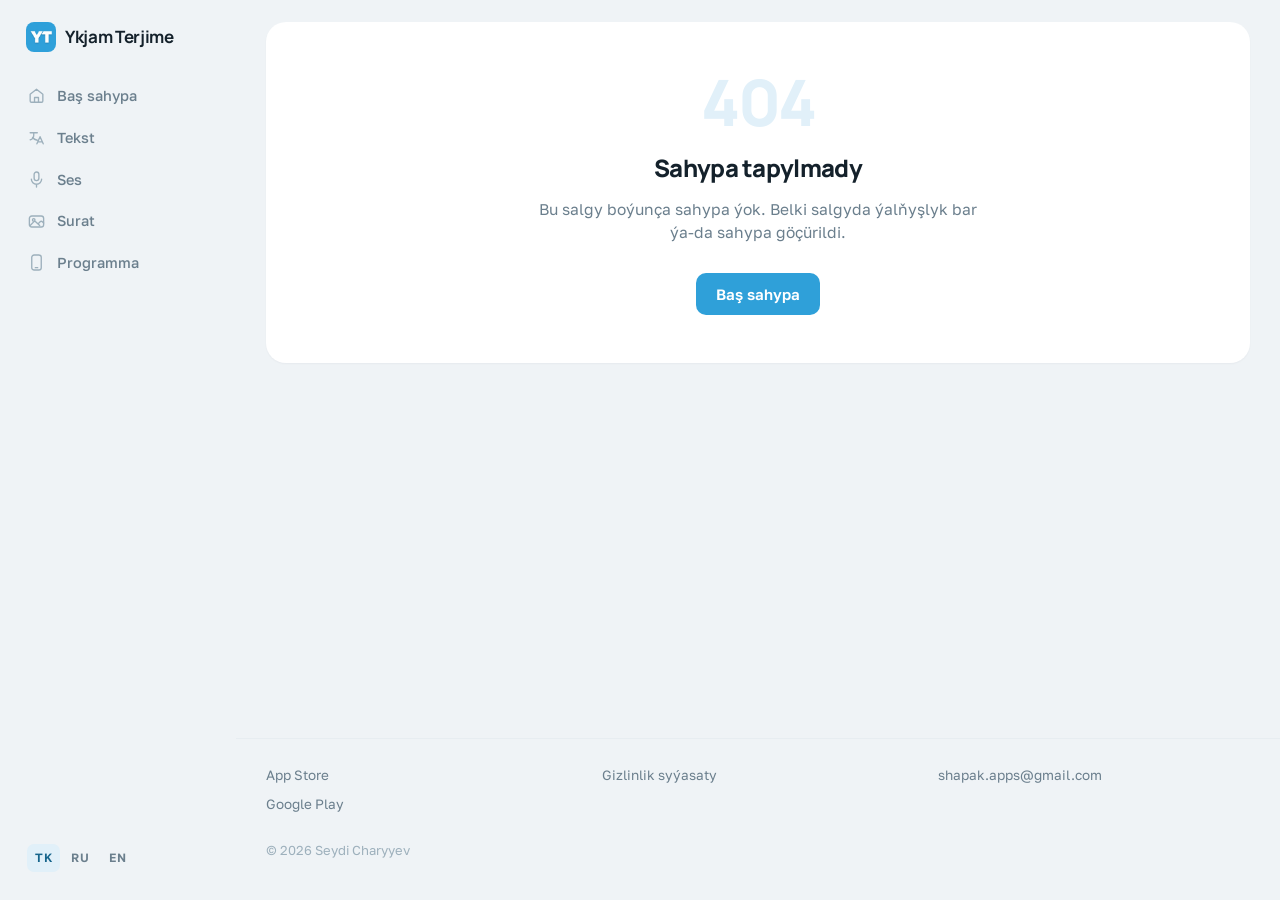
==== commit 1ecabb2e: "deploy: 9d44691" ====
--- a/404/index.html
+++ b/404/index.html
@@ -1 +1 @@
-<!DOCTYPE html><html lang="tk" class="h-full antialiased"><head><meta charSet="utf-8"/><meta name="viewport" content="width=device-width, initial-scale=1"/><link rel="preload" as="image" href="/icon.png"/><link rel="stylesheet" href="/_next/static/chunks/205vdydkxpnan.css" data-precedence="next"/><link rel="preload" as="script" fetchPriority="low" href="/_next/static/chunks/310vm2bl3xxpt.js"/><script src="/_next/static/chunks/1wnov70f88xjy.js" async=""></script><script src="/_next/static/chunks/39_j1bdzreq0m.js" async=""></script><script src="/_next/static/chunks/0c98xzjfks9hq.js" async=""></script><script src="/_next/static/chunks/turbopack-2u1d16houkiyo.js" async=""></script><script src="/_next/static/chunks/21hjyl0ze1n19.js" async=""></script><script src="/_next/static/chunks/28rhjzv502-0g.js" async=""></script><link rel="preload" href="https://fonts.googleapis.com/css2?family=Golos+Text:wght@400;500;600;700&amp;family=Manrope:wght@600;700;800&amp;display=swap" as="style"/><meta name="robots" content="noindex"/><meta name="theme-color" content="#2FA0D9"/><title>Ykjam Terjime</title><meta name="description" content="Ykjam Terjime — türkmen dili üçin terjimeçi: tekst, ses we surat. Türkmen harplary ä ç ž ň ö ş ü ý klawiaturasyz."/><meta name="robots" content="noindex, nofollow"/><meta property="og:title" content="Ykjam Terjime"/><meta property="og:description" content="Ykjam Terjime — türkmen dili üçin terjimeçi: tekst, ses we surat. Türkmen harplary ä ç ž ň ö ş ü ý klawiaturasyz."/><meta property="og:url" content="https://ykjam-terjime.github.io/"/><meta property="og:image" content="https://ykjam-terjime.github.io/og.png"/><meta property="og:image:width" content="1200"/><meta property="og:image:height" content="630"/><meta property="og:type" content="website"/><meta name="twitter:card" content="summary_large_image"/><meta name="twitter:title" content="Ykjam Terjime"/><meta name="twitter:description" content="Ykjam Terjime — türkmen dili üçin terjimeçi: tekst, ses we surat. Türkmen harplary ä ç ž ň ö ş ü ý klawiaturasyz."/><meta name="twitter:image" content="https://ykjam-terjime.github.io/og.png"/><link rel="icon" href="/favicon.ico?favicon.42km3syks_lcd.ico" sizes="48x48" type="image/x-icon"/><link rel="apple-touch-icon" href="/apple-icon.png?apple-icon.3_3x95x5w6pl6.png" sizes="180x180" type="image/png"/><link rel="preconnect" href="https://fonts.googleapis.com"/><link rel="preconnect" href="https://fonts.gstatic.com" crossorigin=""/><script src="/_next/static/chunks/0cz1d0mv5g_q7.js" noModule=""></script></head><body class="min-h-full bg-bg text-ink"><div hidden=""><!--$--><!--/$--></div><link rel="stylesheet" href="https://fonts.googleapis.com/css2?family=Golos+Text:wght@400;500;600;700&amp;family=Manrope:wght@600;700;800&amp;display=swap"/><a href="#content" class="sr-only focus:not-sr-only focus:absolute focus:top-3 focus:left-3 focus:z-50 focus:rounded-pill focus:bg-brand focus:px-4 focus:py-2 focus:text-[14px] focus:font-semibold focus:text-on-brand">Esasy mazmuna geç</a><div class="grid md:grid-cols-[236px_minmax(0,1fr)]"><aside class="flex flex-col px-4 pt-[22px] pb-7 md:sticky md:top-0 md:h-screen"><a class="mb-5 flex items-center gap-[9px] px-[10px] pb-1 no-underline" href="/"><img src="/icon.png" alt="" width="192" height="192" class="size-[30px] rounded-lg"/><span class="font-display text-[17px] font-bold tracking-[-0.02em] text-ink">Ykjam Terjime</span></a><nav class="flex gap-[6px] overflow-x-auto pb-1 md:flex-col md:gap-[2px] md:overflow-visible md:pb-0"><a class="flex items-center gap-[11px] rounded-[10px] px-[11px] py-[9px] text-[14.5px] font-medium no-underline whitespace-nowrap bg-card text-muted shadow-card md:bg-transparent md:shadow-none md:hover:bg-card [&amp;_svg]:text-faint" href="/"><svg class="size-[19px] shrink-0" viewBox="0 0 24 24" fill="none" stroke="currentColor" stroke-width="1.7" stroke-linecap="round" stroke-linejoin="round" aria-hidden="true"><path d="M4 10.5L12 4l8 6.5V19a1.5 1.5 0 0 1-1.5 1.5h-13A1.5 1.5 0 0 1 4 19z"></path><path d="M9.5 20.5v-6h5v6"></path></svg><span>Baş sahypa</span></a><a class="flex items-center gap-[11px] rounded-[10px] px-[11px] py-[9px] text-[14.5px] font-medium no-underline whitespace-nowrap bg-card text-muted shadow-card md:bg-transparent md:shadow-none md:hover:bg-card [&amp;_svg]:text-faint" href="/tekst/"><svg class="size-[19px] shrink-0" viewBox="0 0 24 24" fill="none" stroke="currentColor" stroke-width="1.7" stroke-linecap="round" stroke-linejoin="round" aria-hidden="true"><path d="M4 6h9M8.5 6v3c0 3-2 5-4.5 6"></path><path d="M7 12c1.5 2 3.5 3 6 3.5"></path><path d="M12.5 20l4-9 4 9M14 17.5h5"></path></svg><span>Tekst</span></a><a class="flex items-center gap-[11px] rounded-[10px] px-[11px] py-[9px] text-[14.5px] font-medium no-underline whitespace-nowrap bg-card text-muted shadow-card md:bg-transparent md:shadow-none md:hover:bg-card [&amp;_svg]:text-faint" href="/ses/"><svg class="size-[19px] shrink-0" viewBox="0 0 24 24" fill="none" stroke="currentColor" stroke-width="1.7" stroke-linecap="round" stroke-linejoin="round" aria-hidden="true"><rect x="9" y="2.5" width="6" height="11" rx="3"></rect><path d="M5.5 11.5a6.5 6.5 0 0 0 13 0M12 18v3.5"></path></svg><span>Ses</span></a><a class="flex items-center gap-[11px] rounded-[10px] px-[11px] py-[9px] text-[14.5px] font-medium no-underline whitespace-nowrap bg-card text-muted shadow-card md:bg-transparent md:shadow-none md:hover:bg-card [&amp;_svg]:text-faint" href="/surat/"><svg class="size-[19px] shrink-0" viewBox="0 0 24 24" fill="none" stroke="currentColor" stroke-width="1.7" stroke-linecap="round" stroke-linejoin="round" aria-hidden="true"><rect x="3" y="5" width="18" height="14" rx="3"></rect><circle cx="8.5" cy="10" r="1.6"></circle><path d="M4 17l4.5-4.5a2 2 0 0 1 2.8 0L16 17M15 14l1.6-1.6a2 2 0 0 1 2.8 0L21 14"></path></svg><span>Surat</span></a><a class="flex items-center gap-[11px] rounded-[10px] px-[11px] py-[9px] text-[14.5px] font-medium no-underline whitespace-nowrap bg-card text-muted shadow-card md:bg-transparent md:shadow-none md:hover:bg-card [&amp;_svg]:text-faint" href="/programma/"><svg class="size-[19px] shrink-0" viewBox="0 0 24 24" fill="none" stroke="currentColor" stroke-width="1.7" stroke-linecap="round" stroke-linejoin="round" aria-hidden="true"><rect x="6" y="2.5" width="12" height="19" rx="3"></rect><path d="M10.5 18.5h3"></path></svg><span>Programma</span></a></nav><div class="mt-3 px-[2px] md:mt-auto md:px-[11px] md:pt-[14px]"><div class="flex gap-[3px]" role="group" aria-label="Interface language"><button type="button" aria-pressed="true" class="cursor-pointer rounded-[7px] px-2 py-[5px] text-[12px] font-semibold tracking-[0.06em] bg-brand-soft text-brand-deep">TK</button><button type="button" aria-pressed="false" class="cursor-pointer rounded-[7px] px-2 py-[5px] text-[12px] font-semibold tracking-[0.06em] text-muted hover:bg-card hover:text-ink">RU</button><button type="button" aria-pressed="false" class="cursor-pointer rounded-[7px] px-2 py-[5px] text-[12px] font-semibold tracking-[0.06em] text-muted hover:bg-card hover:text-ink">EN</button></div></div></aside><div class="flex min-w-0 flex-col md:min-h-screen"><main id="content" class="flex-1 px-4 pt-4 pb-10 md:px-[30px] md:pt-[22px]"><section class="rounded-card bg-card px-[26px] py-12 text-center shadow-card"><p class="font-display text-[64px] leading-none font-extrabold tracking-[-0.04em] text-brand-soft">404</p><h1 class="mt-4 font-display text-[24px] font-extrabold tracking-[-0.028em] text-ink">Sahypa tapylmady</h1><p class="mx-auto mt-3 max-w-[46ch] text-[15.5px] text-muted">Bu salgy boýunça sahypa ýok. Belki salgyda ýalňyşlyk bar ýa-da sahypa göçürildi.</p><a class="mt-7 inline-block rounded-pill bg-brand px-5 py-[10px] text-[15px] font-semibold text-on-brand no-underline" href="/">Baş sahypa</a></section><!--$--><!--/$--></main><footer class="mt-auto grid grid-cols-2 gap-x-6 gap-y-3 border-t border-line px-4 pt-[26px] pb-10 md:grid-cols-3 md:px-[30px]"><div class="flex flex-col gap-[9px]"><a class="text-[13.5px] text-muted no-underline hover:text-brand-deep" href="https://apps.apple.com/app/ykjam-terjime/id6758071845">App Store</a><a class="text-[13.5px] text-muted no-underline hover:text-brand-deep" href="https://play.google.com/store/apps/details?id=com.shapak.translator">Google Play</a></div><div class="flex flex-col gap-[9px]"><a class="text-[13.5px] text-muted no-underline hover:text-brand-deep" href="/privacy-policy.html">Gizlinlik syýasaty</a></div><div class="flex flex-col gap-[9px]"><a class="text-[13.5px] text-muted no-underline hover:text-brand-deep" href="mailto:shapak.apps@gmail.com">shapak.apps@gmail.com</a><a class="text-[13.5px] text-muted no-underline hover:text-brand-deep" href="https://shapak-apps.github.io/">şapak — Open Source Turkmenistan</a></div><span class="col-span-full mt-[14px] text-[13px] text-faint">© 2026 Şapak Apps</span></footer></div></div><script id="_R_">(globalThis["TURBOPACK"] || (globalThis["TURBOPACK"] = [])).push({"otherChunks":["static/chunks/310vm2bl3xxpt.js","static/chunks/1wnov70f88xjy.js","static/chunks/39_j1bdzreq0m.js","static/chunks/0c98xzjfks9hq.js"],"runtimeModuleIds":[94553]});</script><script src="/_next/static/chunks/310vm2bl3xxpt.js" async=""></script><script>(self.__next_f=self.__next_f||[]).push([0])</script><script>self.__next_f.push([1,"1:\"$Sreact.fragment\"\n2:\"/_next/static/chunks/21hjyl0ze1n19.js\"\n3:I[96923,[\"$2\"],\"UiProvider\"]\n4:I[14508,[\"$2\"],\"SkipLink\"]\n5:I[87771,[\"$2\"],\"Sidebar\"]\n6:I[39756,[\"$2\"],\"default\"]\n7:I[37457,[\"$2\"],\"default\"]\n8:\"/_next/static/chunks/28rhjzv502-0g.js\"\n9:I[36768,[\"$2\",\"$8\"],\"default\"]\na:I[56691,[\"$2\"],\"Footer\"]\ne:I[47257,[\"$2\"],\"ClientPageRoot\"]\n11:I[97367,[\"$2\"],\"OutletBoundary\"]\n12:\"$Sreact.suspense\"\n14:\"ViewportBoundary\"\n15:I[97367,[\"$2\"],\"$14\"]\n17:\"MetadataBoundary\"\n18:I[97367,[\"$2\"],\"$17\"]\n1a:I[68027,[\"$2\"],\"default\",1]\n:HL[\"/_next/static/chunks/205vdydkxpnan.css\",\"style\"]\n:HL[\"https://fonts.googleapis.com/css2?family=Golos+Text:wght@400;500;600;700\u0026family=Manrope:wght@600;700;800\u0026display=swap\",\"style\"]\nc:X\nd:[[\"children\",{\"s\":\"__PAGE__\",\"h\":512,\"d\":{\"r\":[\"$\",\"$1\",\"c\",{\"children\":[[\"$\",\"$Le\",null,{\"Component\":\"$9\",\"serverProvidedParams\":{\"searchParams\":{},\"params\":{},\"promises\":[\"$@f\",\"$@10\"]}}],[[\"$\",\"script\",\"script-0\",{\"src\":\"/_next/static/chunks/28rhjzv502-0g.js\",\"async\":true,\"nonce\":\"$undefined\"}]],[\"$\",\"$L11\",null,{\"children\":[\"$\",\"$12\",null,{\"name\":\"Next.MetadataOutlet\",\"children\":\"$@13\"}]}]]}],\"p\":false,\"v\":null}}]]\nb:[[\"children\",{\"s\":\"/_not-found\",\"h\":512,\"d\":{\"r\":[\"$\",\"$1\",\"c\",{\"children\":[null,[\"$\",\"$L6\",null,{\"parallelRouterKey\":\"children\",\"error\":\"$undefined\",\"errorStyles\":\"$undefined\",\"errorScripts\":\"$undefined\",\"template\":[\"$\",\"$L7\",null,{}],\"templateStyles\":\"$undefined\",\"templateScripts\":\"$undefined\",\"notFound\":\"$undefined\",\"forbidden\":\"$undefined\",\"unauthorized\":\"$undefined\"}]]}],\"p\":false,\"v\":\"$c\"},\"c\":\"$Qd\"}]]\n0:{\"P\":null,\"c\":[\"\",\"_not-found\",\"\"],\"q\":\"\",\"i\":false,\"t\":{\"t\":{\"s\":\"\",\"h\":528,\"d\":{\"r\":[\"$\",\"$1\",\"c\",{\"children\":[[[\"$\",\"link\",\"0\",{\"rel\":\"stylesheet\",\"href\":\"/_next/static/chunks/205vdydkxpnan.css\",\"precedence\":\"next\",\"crossOrigin\":\"$undefined\",\"nonce\":\"$undefined\"}],[\"$\",\"script\",\"script-0\",{\"src\":\"/_next/static/chunks/21hjyl0ze1n19.js\",\"async\":true,\"nonce\":\"$undefined\"}]],[\"$\",\"html\",null,{\"lang\":\"tk\",\"className\":\"h-full antialiased\",\"children\":[[\"$\",\"link\",null,{\"rel\":\"preconnect\",\"href\":\"https://fonts.googleapis.com\"}],[\"$\",\"link\",null,{\"rel\":\"preconnect\",\"href\":\"https://fonts.gstatic.com\",\"crossOrigin\":\"\"}],[\"$\",\"link\",null,{\"rel\":\"stylesheet\",\"href\":\"https://fonts.googleapis.com/css2?family=Golos+Text:wght@400;500;600;700\u0026family=Manrope:wght@600;700;800\u0026display=swap\"}],[\"$\",\"body\",null,{\"className\":\"min-h-full bg-bg text-ink\",\"children\":[\"$\",\"$L3\",null,{\"children\":[[\"$\",\"$L4\",null,{}],[\"$\",\"div\",null,{\"className\":\"grid md:grid-cols-[236px_minmax(0,1fr)]\",\"children\":[[\"$\",\"$L5\",null,{}],[\"$\",\"div\",null,{\"className\":\"flex min-w-0 flex-col md:min-h-screen\",\"children\":[[\"$\",\"main\",null,{\"id\":\"content\",\"className\":\"flex-1 px-4 pt-4 pb-10 md:px-[30px] md:pt-[22px]\",\"children\":[\"$\",\"$L6\",null,{\"parallelRouterKey\":\"children\",\"error\":\"$undefined\",\"errorStyles\":\"$undefined\",\"errorScripts\":\"$undefined\",\"template\":[\"$\",\"$L7\",null,{}],\"templateStyles\":\"$undefined\",\"templateScripts\":\"$undefined\",\"notFound\":[[\"$\",\"$L9\",null,{}],[]],\"forbidden\":\"$undefined\",\"unauthorized\":\"$undefined\"}]}],[\"$\",\"$La\",null,{}]]}]]}]]}]}]]}]]}],\"p\":false,\"v\":null},\"c\":\"$Qb\"},\"h\":{\"r\":[\"$\",\"$1\",\"h\",{\"children\":[[\"$\",\"meta\",null,{\"name\":\"robots\",\"content\":\"noindex\"}],[\"$\",\"$L15\",null,{\"children\":\"$L16\"}],[\"$\",\"$L18\",null,{\"children\":[[\"$\",\"div\",null,{\"hidden\":true,\"children\":[\"$\",\"$12\",null,{\"name\":\"Next.Metadata\",\"children\":\"$L19\"}]}],null]}],null]}],\"p\":false,\"v\":null}},\"m\":\"$undefined\",\"G\":[\"$1a\",[[\"$\",\"link\",\"0\",{\"rel\":\"stylesheet\",\"href\":\"/_next/static/chunks/205vdydkxpnan.css\",\"precedence\":\"next\",\"crossOrigin\":\"$undefined\",\"nonce\":\"$undefined\"}]]],\"S\":true,\"r\":\"$undefined\",\"s\":\"$undefined\",\"a\":\"$undefined\",\"l\":\"$undefined\",\"p\":\"$undefined\",\"d\":\"$undefined\",\"b\":\"38gm3hSY02tqYt9Pr_AFz\"}\nc:C\nf:{}\n10:\"$d:0:1:d:r:props:children:0:props:serverProvidedParams:params\"\n16:[[\"$\",\"meta\",\"0\",{\"charSet\":\"utf-8\"}],[\"$\",\"meta\",\"1\",{\"name\":\"viewport\",\"content\":\"width=device-width, initial-scale=1\"}],[\"$\",\"meta\",\"2\",{\"name\":\"theme-color\",\"content\":\"#2FA0D9\"}]]\n1b:I[27201,[\"$2\"],\"IconMark\"]\n13:null\n19:[[\"$\",\"title\",\"0\",{\"children\":\"Ykjam Terjime\"}],[\"$\",\"meta\",\"1\",{\"name\":\"description\",\"content\":\"Ykjam Terjime — türkmen dili üçin terjimeçi: tekst, ses we surat. Türkmen harplary ä ç ž ň ö ş ü ý klawiaturasyz.\"}],[\"$\",\"meta\",\"2\",{\"name\":\"robots\",\"content\":\"noindex, nofollow\"}],[\"$\",\"meta\",\"3\",{\"property\":\"og:title\",\"content\":\"Ykjam Terjime\"}],[\"$\",\"meta\",\"4\",{\"property\":\"og:description\",\"content\":\"Ykjam Terjime — türkmen dili üçin terjimeçi: tekst, ses we surat. Türkmen harplary ä ç ž ň ö ş ü ý klawiaturasyz.\"}],[\"$\",\"meta\",\"5\",{\"property\":\"og:url\",\"content\":\"https://ykjam-terjime.github.io/\"}],[\"$\",\"meta\",\"6\",{\"property\":\"og:image\",\"content\":\"https://ykjam-terjime.github.io/og.png\"}],[\"$\",\"meta\",\"7\",{\"property\":\"og:image:width\",\"content\":\"1200\"}],[\"$\",\"meta\",\"8\",{\"property\":\"og:image:height\",\"content\":\"630\"}],[\"$\",\"meta\",\"9\",{\"property\":\"og:type\",\"content\":\"website\"}],[\"$\",\"meta\",\"10\",{\"name\":\"twitter:card\",\"content\":\"summary_large_image\"}],[\"$\",\"meta\",\"11\",{\"name\":\"twitter:title\",\"content\":\"Ykjam Terjime\"}],[\"$\",\"meta\",\"12\",{\"name\":\"twitter:description\",\"content\":\"Ykjam Terjime — türkmen dili üçin terjimeçi: tekst, ses we surat. Türkmen harplary ä ç ž ň ö ş ü ý klawiaturasyz.\"}],[\"$\",\"meta\",\"13\",{\"name\":\"twitter:image\",\"content\":\"https://ykjam-terjime.github.io/og.png\"}],[\"$\",\"link\",\"14\",{\"rel\":\"icon\",\"href\":\"/favicon.ico?favicon.42km3syks_lcd.ico\",\"sizes\":\"48x48\",\"type\":\"image/x-icon\"}],[\"$\",\"link\",\"15\",{\"rel\":\"apple-touch-icon\",\"href\":\"/apple-icon.png?apple-icon.3_3x95x5w6pl6.png\",\"sizes\":\"180x180\",\"type\":\"image/png\"}],[\"$\",\"$L1b\",\"16\",{}]]\n"])</script></body></html>+<!DOCTYPE html><html lang="tk" class="h-full antialiased"><head><meta charSet="utf-8"/><meta name="viewport" content="width=device-width, initial-scale=1"/><link rel="preload" as="image" href="/icon.png"/><link rel="stylesheet" href="/_next/static/chunks/205vdydkxpnan.css" data-precedence="next"/><link rel="preload" as="script" fetchPriority="low" href="/_next/static/chunks/310vm2bl3xxpt.js"/><script src="/_next/static/chunks/1wnov70f88xjy.js" async=""></script><script src="/_next/static/chunks/39_j1bdzreq0m.js" async=""></script><script src="/_next/static/chunks/0c98xzjfks9hq.js" async=""></script><script src="/_next/static/chunks/turbopack-2u1d16houkiyo.js" async=""></script><script src="/_next/static/chunks/0l2bbtu-7lnln.js" async=""></script><script src="/_next/static/chunks/28rhjzv502-0g.js" async=""></script><link rel="preload" href="https://fonts.googleapis.com/css2?family=Golos+Text:wght@400;500;600;700&amp;family=Manrope:wght@600;700;800&amp;display=swap" as="style"/><meta name="robots" content="noindex"/><meta name="theme-color" content="#2FA0D9"/><title>Ykjam Terjime</title><meta name="description" content="Ykjam Terjime — türkmen dili üçin terjimeçi: tekst, ses we surat. Türkmen harplary ä ç ž ň ö ş ü ý klawiaturasyz."/><meta name="robots" content="noindex, nofollow"/><meta property="og:title" content="Ykjam Terjime"/><meta property="og:description" content="Ykjam Terjime — türkmen dili üçin terjimeçi: tekst, ses we surat. Türkmen harplary ä ç ž ň ö ş ü ý klawiaturasyz."/><meta property="og:url" content="https://ykjam-terjime.github.io/"/><meta property="og:image" content="https://ykjam-terjime.github.io/og.png"/><meta property="og:image:width" content="1200"/><meta property="og:image:height" content="630"/><meta property="og:type" content="website"/><meta name="twitter:card" content="summary_large_image"/><meta name="twitter:title" content="Ykjam Terjime"/><meta name="twitter:description" content="Ykjam Terjime — türkmen dili üçin terjimeçi: tekst, ses we surat. Türkmen harplary ä ç ž ň ö ş ü ý klawiaturasyz."/><meta name="twitter:image" content="https://ykjam-terjime.github.io/og.png"/><link rel="icon" href="/favicon.ico?favicon.42km3syks_lcd.ico" sizes="48x48" type="image/x-icon"/><link rel="apple-touch-icon" href="/apple-icon.png?apple-icon.3_3x95x5w6pl6.png" sizes="180x180" type="image/png"/><link rel="preconnect" href="https://fonts.googleapis.com"/><link rel="preconnect" href="https://fonts.gstatic.com" crossorigin=""/><script src="/_next/static/chunks/0cz1d0mv5g_q7.js" noModule=""></script></head><body class="min-h-full bg-bg text-ink"><div hidden=""><!--$--><!--/$--></div><link rel="stylesheet" href="https://fonts.googleapis.com/css2?family=Golos+Text:wght@400;500;600;700&amp;family=Manrope:wght@600;700;800&amp;display=swap"/><a href="#content" class="sr-only focus:not-sr-only focus:absolute focus:top-3 focus:left-3 focus:z-50 focus:rounded-pill focus:bg-brand focus:px-4 focus:py-2 focus:text-[14px] focus:font-semibold focus:text-on-brand">Esasy mazmuna geç</a><div class="grid md:grid-cols-[236px_minmax(0,1fr)]"><aside class="flex flex-col px-4 pt-[22px] pb-7 md:sticky md:top-0 md:h-screen"><a class="mb-5 flex items-center gap-[9px] px-[10px] pb-1 no-underline" href="/"><img src="/icon.png" alt="" width="192" height="192" class="size-[30px] rounded-lg"/><span class="font-display text-[17px] font-bold tracking-[-0.02em] text-ink">Ykjam Terjime</span></a><nav class="flex gap-[6px] overflow-x-auto pb-1 md:flex-col md:gap-[2px] md:overflow-visible md:pb-0"><a class="flex items-center gap-[11px] rounded-[10px] px-[11px] py-[9px] text-[14.5px] font-medium no-underline whitespace-nowrap bg-card text-muted shadow-card md:bg-transparent md:shadow-none md:hover:bg-card [&amp;_svg]:text-faint" href="/"><svg class="size-[19px] shrink-0" viewBox="0 0 24 24" fill="none" stroke="currentColor" stroke-width="1.7" stroke-linecap="round" stroke-linejoin="round" aria-hidden="true"><path d="M4 10.5L12 4l8 6.5V19a1.5 1.5 0 0 1-1.5 1.5h-13A1.5 1.5 0 0 1 4 19z"></path><path d="M9.5 20.5v-6h5v6"></path></svg><span>Baş sahypa</span></a><a class="flex items-center gap-[11px] rounded-[10px] px-[11px] py-[9px] text-[14.5px] font-medium no-underline whitespace-nowrap bg-card text-muted shadow-card md:bg-transparent md:shadow-none md:hover:bg-card [&amp;_svg]:text-faint" href="/tekst/"><svg class="size-[19px] shrink-0" viewBox="0 0 24 24" fill="none" stroke="currentColor" stroke-width="1.7" stroke-linecap="round" stroke-linejoin="round" aria-hidden="true"><path d="M4 6h9M8.5 6v3c0 3-2 5-4.5 6"></path><path d="M7 12c1.5 2 3.5 3 6 3.5"></path><path d="M12.5 20l4-9 4 9M14 17.5h5"></path></svg><span>Tekst</span></a><a class="flex items-center gap-[11px] rounded-[10px] px-[11px] py-[9px] text-[14.5px] font-medium no-underline whitespace-nowrap bg-card text-muted shadow-card md:bg-transparent md:shadow-none md:hover:bg-card [&amp;_svg]:text-faint" href="/ses/"><svg class="size-[19px] shrink-0" viewBox="0 0 24 24" fill="none" stroke="currentColor" stroke-width="1.7" stroke-linecap="round" stroke-linejoin="round" aria-hidden="true"><rect x="9" y="2.5" width="6" height="11" rx="3"></rect><path d="M5.5 11.5a6.5 6.5 0 0 0 13 0M12 18v3.5"></path></svg><span>Ses</span></a><a class="flex items-center gap-[11px] rounded-[10px] px-[11px] py-[9px] text-[14.5px] font-medium no-underline whitespace-nowrap bg-card text-muted shadow-card md:bg-transparent md:shadow-none md:hover:bg-card [&amp;_svg]:text-faint" href="/surat/"><svg class="size-[19px] shrink-0" viewBox="0 0 24 24" fill="none" stroke="currentColor" stroke-width="1.7" stroke-linecap="round" stroke-linejoin="round" aria-hidden="true"><rect x="3" y="5" width="18" height="14" rx="3"></rect><circle cx="8.5" cy="10" r="1.6"></circle><path d="M4 17l4.5-4.5a2 2 0 0 1 2.8 0L16 17M15 14l1.6-1.6a2 2 0 0 1 2.8 0L21 14"></path></svg><span>Surat</span></a><a class="flex items-center gap-[11px] rounded-[10px] px-[11px] py-[9px] text-[14.5px] font-medium no-underline whitespace-nowrap bg-card text-muted shadow-card md:bg-transparent md:shadow-none md:hover:bg-card [&amp;_svg]:text-faint" href="/programma/"><svg class="size-[19px] shrink-0" viewBox="0 0 24 24" fill="none" stroke="currentColor" stroke-width="1.7" stroke-linecap="round" stroke-linejoin="round" aria-hidden="true"><rect x="6" y="2.5" width="12" height="19" rx="3"></rect><path d="M10.5 18.5h3"></path></svg><span>Programma</span></a></nav><div class="mt-3 px-[2px] md:mt-auto md:px-[11px] md:pt-[14px]"><div class="flex gap-[3px]" role="group" aria-label="Interface language"><button type="button" aria-pressed="true" class="cursor-pointer rounded-[7px] px-2 py-[5px] text-[12px] font-semibold tracking-[0.06em] bg-brand-soft text-brand-deep">TK</button><button type="button" aria-pressed="false" class="cursor-pointer rounded-[7px] px-2 py-[5px] text-[12px] font-semibold tracking-[0.06em] text-muted hover:bg-card hover:text-ink">RU</button><button type="button" aria-pressed="false" class="cursor-pointer rounded-[7px] px-2 py-[5px] text-[12px] font-semibold tracking-[0.06em] text-muted hover:bg-card hover:text-ink">EN</button></div></div></aside><div class="flex min-w-0 flex-col md:min-h-screen"><main id="content" class="flex-1 px-4 pt-4 pb-10 md:px-[30px] md:pt-[22px]"><section class="rounded-card bg-card px-[26px] py-12 text-center shadow-card"><p class="font-display text-[64px] leading-none font-extrabold tracking-[-0.04em] text-brand-soft">404</p><h1 class="mt-4 font-display text-[24px] font-extrabold tracking-[-0.028em] text-ink">Sahypa tapylmady</h1><p class="mx-auto mt-3 max-w-[46ch] text-[15.5px] text-muted">Bu salgy boýunça sahypa ýok. Belki salgyda ýalňyşlyk bar ýa-da sahypa göçürildi.</p><a class="mt-7 inline-block rounded-pill bg-brand px-5 py-[10px] text-[15px] font-semibold text-on-brand no-underline" href="/">Baş sahypa</a></section><!--$--><!--/$--></main><footer class="mt-auto grid grid-cols-2 gap-x-6 gap-y-3 border-t border-line px-4 pt-[26px] pb-10 md:grid-cols-3 md:px-[30px]"><div class="flex flex-col gap-[9px]"><a class="text-[13.5px] text-muted no-underline hover:text-brand-deep" href="https://apps.apple.com/app/ykjam-terjime/id6758071845">App Store</a><a class="text-[13.5px] text-muted no-underline hover:text-brand-deep" href="https://play.google.com/store/apps/details?id=com.shapak.translator">Google Play</a></div><div class="flex flex-col gap-[9px]"><a class="text-[13.5px] text-muted no-underline hover:text-brand-deep" href="/privacy-policy.html">Gizlinlik syýasaty</a></div><div class="flex flex-col gap-[9px]"><a class="text-[13.5px] text-muted no-underline hover:text-brand-deep" href="mailto:shapak.apps@gmail.com">shapak.apps@gmail.com</a></div><span class="col-span-full mt-[14px] text-[13px] text-faint">© 2026 Seydi Charyyev</span></footer></div></div><script id="_R_">(globalThis["TURBOPACK"] || (globalThis["TURBOPACK"] = [])).push({"otherChunks":["static/chunks/310vm2bl3xxpt.js","static/chunks/1wnov70f88xjy.js","static/chunks/39_j1bdzreq0m.js","static/chunks/0c98xzjfks9hq.js"],"runtimeModuleIds":[94553]});</script><script src="/_next/static/chunks/310vm2bl3xxpt.js" async=""></script><script>(self.__next_f=self.__next_f||[]).push([0])</script><script>self.__next_f.push([1,"1:\"$Sreact.fragment\"\n2:\"/_next/static/chunks/0l2bbtu-7lnln.js\"\n3:I[96923,[\"$2\"],\"UiProvider\"]\n4:I[14508,[\"$2\"],\"SkipLink\"]\n5:I[87771,[\"$2\"],\"Sidebar\"]\n6:I[39756,[\"$2\"],\"default\"]\n7:I[37457,[\"$2\"],\"default\"]\n8:\"/_next/static/chunks/28rhjzv502-0g.js\"\n9:I[36768,[\"$2\",\"$8\"],\"default\"]\na:I[56691,[\"$2\"],\"Footer\"]\ne:I[47257,[\"$2\"],\"ClientPageRoot\"]\n11:I[97367,[\"$2\"],\"OutletBoundary\"]\n12:\"$Sreact.suspense\"\n14:\"ViewportBoundary\"\n15:I[97367,[\"$2\"],\"$14\"]\n17:\"MetadataBoundary\"\n18:I[97367,[\"$2\"],\"$17\"]\n1a:I[68027,[\"$2\"],\"default\",1]\n:HL[\"/_next/static/chunks/205vdydkxpnan.css\",\"style\"]\n:HL[\"https://fonts.googleapis.com/css2?family=Golos+Text:wght@400;500;600;700\u0026family=Manrope:wght@600;700;800\u0026display=swap\",\"style\"]\nc:X\nd:[[\"children\",{\"s\":\"__PAGE__\",\"h\":512,\"d\":{\"r\":[\"$\",\"$1\",\"c\",{\"children\":[[\"$\",\"$Le\",null,{\"Component\":\"$9\",\"serverProvidedParams\":{\"searchParams\":{},\"params\":{},\"promises\":[\"$@f\",\"$@10\"]}}],[[\"$\",\"script\",\"script-0\",{\"src\":\"/_next/static/chunks/28rhjzv502-0g.js\",\"async\":true,\"nonce\":\"$undefined\"}]],[\"$\",\"$L11\",null,{\"children\":[\"$\",\"$12\",null,{\"name\":\"Next.MetadataOutlet\",\"children\":\"$@13\"}]}]]}],\"p\":false,\"v\":null}}]]\nb:[[\"children\",{\"s\":\"/_not-found\",\"h\":512,\"d\":{\"r\":[\"$\",\"$1\",\"c\",{\"children\":[null,[\"$\",\"$L6\",null,{\"parallelRouterKey\":\"children\",\"error\":\"$undefined\",\"errorStyles\":\"$undefined\",\"errorScripts\":\"$undefined\",\"template\":[\"$\",\"$L7\",null,{}],\"templateStyles\":\"$undefined\",\"templateScripts\":\"$undefined\",\"notFound\":\"$undefined\",\"forbidden\":\"$undefined\",\"unauthorized\":\"$undefined\"}]]}],\"p\":false,\"v\":\"$c\"},\"c\":\"$Qd\"}]]\n0:{\"P\":null,\"c\":[\"\",\"_not-found\",\"\"],\"q\":\"\",\"i\":false,\"t\":{\"t\":{\"s\":\"\",\"h\":528,\"d\":{\"r\":[\"$\",\"$1\",\"c\",{\"children\":[[[\"$\",\"link\",\"0\",{\"rel\":\"stylesheet\",\"href\":\"/_next/static/chunks/205vdydkxpnan.css\",\"precedence\":\"next\",\"crossOrigin\":\"$undefined\",\"nonce\":\"$undefined\"}],[\"$\",\"script\",\"script-0\",{\"src\":\"/_next/static/chunks/0l2bbtu-7lnln.js\",\"async\":true,\"nonce\":\"$undefined\"}]],[\"$\",\"html\",null,{\"lang\":\"tk\",\"className\":\"h-full antialiased\",\"children\":[[\"$\",\"link\",null,{\"rel\":\"preconnect\",\"href\":\"https://fonts.googleapis.com\"}],[\"$\",\"link\",null,{\"rel\":\"preconnect\",\"href\":\"https://fonts.gstatic.com\",\"crossOrigin\":\"\"}],[\"$\",\"link\",null,{\"rel\":\"stylesheet\",\"href\":\"https://fonts.googleapis.com/css2?family=Golos+Text:wght@400;500;600;700\u0026family=Manrope:wght@600;700;800\u0026display=swap\"}],[\"$\",\"body\",null,{\"className\":\"min-h-full bg-bg text-ink\",\"children\":[\"$\",\"$L3\",null,{\"children\":[[\"$\",\"$L4\",null,{}],[\"$\",\"div\",null,{\"className\":\"grid md:grid-cols-[236px_minmax(0,1fr)]\",\"children\":[[\"$\",\"$L5\",null,{}],[\"$\",\"div\",null,{\"className\":\"flex min-w-0 flex-col md:min-h-screen\",\"children\":[[\"$\",\"main\",null,{\"id\":\"content\",\"className\":\"flex-1 px-4 pt-4 pb-10 md:px-[30px] md:pt-[22px]\",\"children\":[\"$\",\"$L6\",null,{\"parallelRouterKey\":\"children\",\"error\":\"$undefined\",\"errorStyles\":\"$undefined\",\"errorScripts\":\"$undefined\",\"template\":[\"$\",\"$L7\",null,{}],\"templateStyles\":\"$undefined\",\"templateScripts\":\"$undefined\",\"notFound\":[[\"$\",\"$L9\",null,{}],[]],\"forbidden\":\"$undefined\",\"unauthorized\":\"$undefined\"}]}],[\"$\",\"$La\",null,{}]]}]]}]]}]}]]}]]}],\"p\":false,\"v\":null},\"c\":\"$Qb\"},\"h\":{\"r\":[\"$\",\"$1\",\"h\",{\"children\":[[\"$\",\"meta\",null,{\"name\":\"robots\",\"content\":\"noindex\"}],[\"$\",\"$L15\",null,{\"children\":\"$L16\"}],[\"$\",\"$L18\",null,{\"children\":[[\"$\",\"div\",null,{\"hidden\":true,\"children\":[\"$\",\"$12\",null,{\"name\":\"Next.Metadata\",\"children\":\"$L19\"}]}],null]}],null]}],\"p\":false,\"v\":null}},\"m\":\"$undefined\",\"G\":[\"$1a\",[[\"$\",\"link\",\"0\",{\"rel\":\"stylesheet\",\"href\":\"/_next/static/chunks/205vdydkxpnan.css\",\"precedence\":\"next\",\"crossOrigin\":\"$undefined\",\"nonce\":\"$undefined\"}]]],\"S\":true,\"r\":\"$undefined\",\"s\":\"$undefined\",\"a\":\"$undefined\",\"l\":\"$undefined\",\"p\":\"$undefined\",\"d\":\"$undefined\",\"b\":\"Vykhm2NZ7qc-PuhHTYXUN\"}\nc:C\nf:{}\n10:\"$d:0:1:d:r:props:children:0:props:serverProvidedParams:params\"\n16:[[\"$\",\"meta\",\"0\",{\"charSet\":\"utf-8\"}],[\"$\",\"meta\",\"1\",{\"name\":\"viewport\",\"content\":\"width=device-width, initial-scale=1\"}],[\"$\",\"meta\",\"2\",{\"name\":\"theme-color\",\"content\":\"#2FA0D9\"}]]\n1b:I[27201,[\"$2\"],\"IconMark\"]\n13:null\n19:[[\"$\",\"title\",\"0\",{\"children\":\"Ykjam Terjime\"}],[\"$\",\"meta\",\"1\",{\"name\":\"description\",\"content\":\"Ykjam Terjime — türkmen dili üçin terjimeçi: tekst, ses we surat. Türkmen harplary ä ç ž ň ö ş ü ý klawiaturasyz.\"}],[\"$\",\"meta\",\"2\",{\"name\":\"robots\",\"content\":\"noindex, nofollow\"}],[\"$\",\"meta\",\"3\",{\"property\":\"og:title\",\"content\":\"Ykjam Terjime\"}],[\"$\",\"meta\",\"4\",{\"property\":\"og:description\",\"content\":\"Ykjam Terjime — türkmen dili üçin terjimeçi: tekst, ses we surat. Türkmen harplary ä ç ž ň ö ş ü ý klawiaturasyz.\"}],[\"$\",\"meta\",\"5\",{\"property\":\"og:url\",\"content\":\"https://ykjam-terjime.github.io/\"}],[\"$\",\"meta\",\"6\",{\"property\":\"og:image\",\"content\":\"https://ykjam-terjime.github.io/og.png\"}],[\"$\",\"meta\",\"7\",{\"property\":\"og:image:width\",\"content\":\"1200\"}],[\"$\",\"meta\",\"8\",{\"property\":\"og:image:height\",\"content\":\"630\"}],[\"$\",\"meta\",\"9\",{\"property\":\"og:type\",\"content\":\"website\"}],[\"$\",\"meta\",\"10\",{\"name\":\"twitter:card\",\"content\":\"summary_large_image\"}],[\"$\",\"meta\",\"11\",{\"name\":\"twitter:title\",\"content\":\"Ykjam Terjime\"}],[\"$\",\"meta\",\"12\",{\"name\":\"twitter:description\",\"content\":\"Ykjam Terjime — türkmen dili üçin terjimeçi: tekst, ses we surat. Türkmen harplary ä ç ž ň ö ş ü ý klawiaturasyz.\"}],[\"$\",\"meta\",\"13\",{\"name\":\"twitter:image\",\"content\":\"https://ykjam-terjime.github.io/og.png\"}],[\"$\",\"link\",\"14\",{\"rel\":\"icon\",\"href\":\"/favicon.ico?favicon.42km3syks_lcd.ico\",\"sizes\":\"48x48\",\"type\":\"image/x-icon\"}],[\"$\",\"link\",\"15\",{\"rel\":\"apple-touch-icon\",\"href\":\"/apple-icon.png?apple-icon.3_3x95x5w6pl6.png\",\"sizes\":\"180x180\",\"type\":\"image/png\"}],[\"$\",\"$L1b\",\"16\",{}]]\n"])</script></body></html>
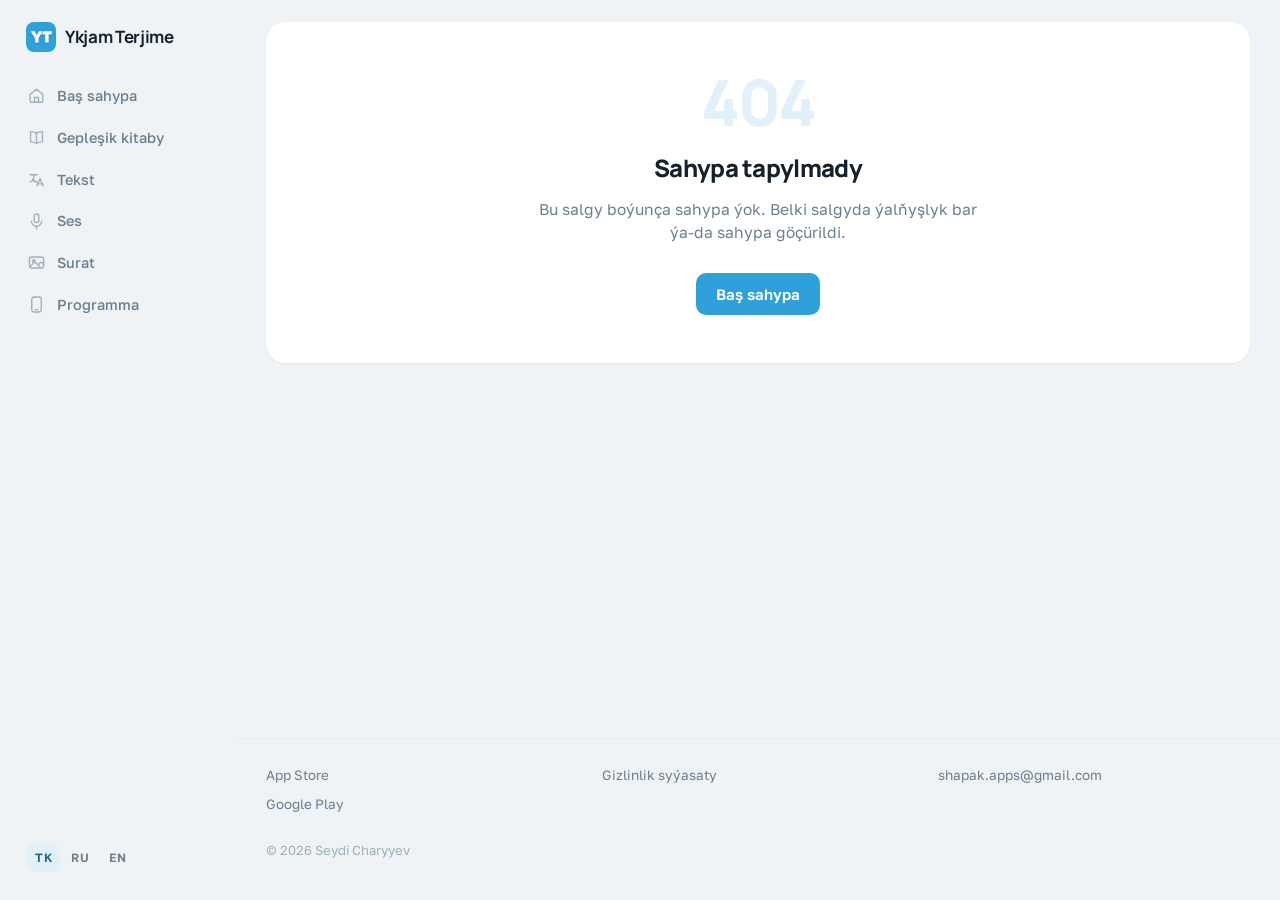
==== commit f6082403: "deploy: 9403ddd" ====
--- a/404/index.html
+++ b/404/index.html
@@ -1 +1 @@
-<!DOCTYPE html><html lang="tk" class="h-full antialiased"><head><meta charSet="utf-8"/><meta name="viewport" content="width=device-width, initial-scale=1"/><link rel="preload" as="image" href="/icon.png"/><link rel="stylesheet" href="/_next/static/chunks/205vdydkxpnan.css" data-precedence="next"/><link rel="preload" as="script" fetchPriority="low" href="/_next/static/chunks/310vm2bl3xxpt.js"/><script src="/_next/static/chunks/1wnov70f88xjy.js" async=""></script><script src="/_next/static/chunks/39_j1bdzreq0m.js" async=""></script><script src="/_next/static/chunks/0c98xzjfks9hq.js" async=""></script><script src="/_next/static/chunks/turbopack-2u1d16houkiyo.js" async=""></script><script src="/_next/static/chunks/0l2bbtu-7lnln.js" async=""></script><script src="/_next/static/chunks/28rhjzv502-0g.js" async=""></script><link rel="preload" href="https://fonts.googleapis.com/css2?family=Golos+Text:wght@400;500;600;700&amp;family=Manrope:wght@600;700;800&amp;display=swap" as="style"/><meta name="robots" content="noindex"/><meta name="theme-color" content="#2FA0D9"/><title>Ykjam Terjime</title><meta name="description" content="Ykjam Terjime — türkmen dili üçin terjimeçi: tekst, ses we surat. Türkmen harplary ä ç ž ň ö ş ü ý klawiaturasyz."/><meta name="robots" content="noindex, nofollow"/><meta property="og:title" content="Ykjam Terjime"/><meta property="og:description" content="Ykjam Terjime — türkmen dili üçin terjimeçi: tekst, ses we surat. Türkmen harplary ä ç ž ň ö ş ü ý klawiaturasyz."/><meta property="og:url" content="https://ykjam-terjime.github.io/"/><meta property="og:image" content="https://ykjam-terjime.github.io/og.png"/><meta property="og:image:width" content="1200"/><meta property="og:image:height" content="630"/><meta property="og:type" content="website"/><meta name="twitter:card" content="summary_large_image"/><meta name="twitter:title" content="Ykjam Terjime"/><meta name="twitter:description" content="Ykjam Terjime — türkmen dili üçin terjimeçi: tekst, ses we surat. Türkmen harplary ä ç ž ň ö ş ü ý klawiaturasyz."/><meta name="twitter:image" content="https://ykjam-terjime.github.io/og.png"/><link rel="icon" href="/favicon.ico?favicon.42km3syks_lcd.ico" sizes="48x48" type="image/x-icon"/><link rel="apple-touch-icon" href="/apple-icon.png?apple-icon.3_3x95x5w6pl6.png" sizes="180x180" type="image/png"/><link rel="preconnect" href="https://fonts.googleapis.com"/><link rel="preconnect" href="https://fonts.gstatic.com" crossorigin=""/><script src="/_next/static/chunks/0cz1d0mv5g_q7.js" noModule=""></script></head><body class="min-h-full bg-bg text-ink"><div hidden=""><!--$--><!--/$--></div><link rel="stylesheet" href="https://fonts.googleapis.com/css2?family=Golos+Text:wght@400;500;600;700&amp;family=Manrope:wght@600;700;800&amp;display=swap"/><a href="#content" class="sr-only focus:not-sr-only focus:absolute focus:top-3 focus:left-3 focus:z-50 focus:rounded-pill focus:bg-brand focus:px-4 focus:py-2 focus:text-[14px] focus:font-semibold focus:text-on-brand">Esasy mazmuna geç</a><div class="grid md:grid-cols-[236px_minmax(0,1fr)]"><aside class="flex flex-col px-4 pt-[22px] pb-7 md:sticky md:top-0 md:h-screen"><a class="mb-5 flex items-center gap-[9px] px-[10px] pb-1 no-underline" href="/"><img src="/icon.png" alt="" width="192" height="192" class="size-[30px] rounded-lg"/><span class="font-display text-[17px] font-bold tracking-[-0.02em] text-ink">Ykjam Terjime</span></a><nav class="flex gap-[6px] overflow-x-auto pb-1 md:flex-col md:gap-[2px] md:overflow-visible md:pb-0"><a class="flex items-center gap-[11px] rounded-[10px] px-[11px] py-[9px] text-[14.5px] font-medium no-underline whitespace-nowrap bg-card text-muted shadow-card md:bg-transparent md:shadow-none md:hover:bg-card [&amp;_svg]:text-faint" href="/"><svg class="size-[19px] shrink-0" viewBox="0 0 24 24" fill="none" stroke="currentColor" stroke-width="1.7" stroke-linecap="round" stroke-linejoin="round" aria-hidden="true"><path d="M4 10.5L12 4l8 6.5V19a1.5 1.5 0 0 1-1.5 1.5h-13A1.5 1.5 0 0 1 4 19z"></path><path d="M9.5 20.5v-6h5v6"></path></svg><span>Baş sahypa</span></a><a class="flex items-center gap-[11px] rounded-[10px] px-[11px] py-[9px] text-[14.5px] font-medium no-underline whitespace-nowrap bg-card text-muted shadow-card md:bg-transparent md:shadow-none md:hover:bg-card [&amp;_svg]:text-faint" href="/tekst/"><svg class="size-[19px] shrink-0" viewBox="0 0 24 24" fill="none" stroke="currentColor" stroke-width="1.7" stroke-linecap="round" stroke-linejoin="round" aria-hidden="true"><path d="M4 6h9M8.5 6v3c0 3-2 5-4.5 6"></path><path d="M7 12c1.5 2 3.5 3 6 3.5"></path><path d="M12.5 20l4-9 4 9M14 17.5h5"></path></svg><span>Tekst</span></a><a class="flex items-center gap-[11px] rounded-[10px] px-[11px] py-[9px] text-[14.5px] font-medium no-underline whitespace-nowrap bg-card text-muted shadow-card md:bg-transparent md:shadow-none md:hover:bg-card [&amp;_svg]:text-faint" href="/ses/"><svg class="size-[19px] shrink-0" viewBox="0 0 24 24" fill="none" stroke="currentColor" stroke-width="1.7" stroke-linecap="round" stroke-linejoin="round" aria-hidden="true"><rect x="9" y="2.5" width="6" height="11" rx="3"></rect><path d="M5.5 11.5a6.5 6.5 0 0 0 13 0M12 18v3.5"></path></svg><span>Ses</span></a><a class="flex items-center gap-[11px] rounded-[10px] px-[11px] py-[9px] text-[14.5px] font-medium no-underline whitespace-nowrap bg-card text-muted shadow-card md:bg-transparent md:shadow-none md:hover:bg-card [&amp;_svg]:text-faint" href="/surat/"><svg class="size-[19px] shrink-0" viewBox="0 0 24 24" fill="none" stroke="currentColor" stroke-width="1.7" stroke-linecap="round" stroke-linejoin="round" aria-hidden="true"><rect x="3" y="5" width="18" height="14" rx="3"></rect><circle cx="8.5" cy="10" r="1.6"></circle><path d="M4 17l4.5-4.5a2 2 0 0 1 2.8 0L16 17M15 14l1.6-1.6a2 2 0 0 1 2.8 0L21 14"></path></svg><span>Surat</span></a><a class="flex items-center gap-[11px] rounded-[10px] px-[11px] py-[9px] text-[14.5px] font-medium no-underline whitespace-nowrap bg-card text-muted shadow-card md:bg-transparent md:shadow-none md:hover:bg-card [&amp;_svg]:text-faint" href="/programma/"><svg class="size-[19px] shrink-0" viewBox="0 0 24 24" fill="none" stroke="currentColor" stroke-width="1.7" stroke-linecap="round" stroke-linejoin="round" aria-hidden="true"><rect x="6" y="2.5" width="12" height="19" rx="3"></rect><path d="M10.5 18.5h3"></path></svg><span>Programma</span></a></nav><div class="mt-3 px-[2px] md:mt-auto md:px-[11px] md:pt-[14px]"><div class="flex gap-[3px]" role="group" aria-label="Interface language"><button type="button" aria-pressed="true" class="cursor-pointer rounded-[7px] px-2 py-[5px] text-[12px] font-semibold tracking-[0.06em] bg-brand-soft text-brand-deep">TK</button><button type="button" aria-pressed="false" class="cursor-pointer rounded-[7px] px-2 py-[5px] text-[12px] font-semibold tracking-[0.06em] text-muted hover:bg-card hover:text-ink">RU</button><button type="button" aria-pressed="false" class="cursor-pointer rounded-[7px] px-2 py-[5px] text-[12px] font-semibold tracking-[0.06em] text-muted hover:bg-card hover:text-ink">EN</button></div></div></aside><div class="flex min-w-0 flex-col md:min-h-screen"><main id="content" class="flex-1 px-4 pt-4 pb-10 md:px-[30px] md:pt-[22px]"><section class="rounded-card bg-card px-[26px] py-12 text-center shadow-card"><p class="font-display text-[64px] leading-none font-extrabold tracking-[-0.04em] text-brand-soft">404</p><h1 class="mt-4 font-display text-[24px] font-extrabold tracking-[-0.028em] text-ink">Sahypa tapylmady</h1><p class="mx-auto mt-3 max-w-[46ch] text-[15.5px] text-muted">Bu salgy boýunça sahypa ýok. Belki salgyda ýalňyşlyk bar ýa-da sahypa göçürildi.</p><a class="mt-7 inline-block rounded-pill bg-brand px-5 py-[10px] text-[15px] font-semibold text-on-brand no-underline" href="/">Baş sahypa</a></section><!--$--><!--/$--></main><footer class="mt-auto grid grid-cols-2 gap-x-6 gap-y-3 border-t border-line px-4 pt-[26px] pb-10 md:grid-cols-3 md:px-[30px]"><div class="flex flex-col gap-[9px]"><a class="text-[13.5px] text-muted no-underline hover:text-brand-deep" href="https://apps.apple.com/app/ykjam-terjime/id6758071845">App Store</a><a class="text-[13.5px] text-muted no-underline hover:text-brand-deep" href="https://play.google.com/store/apps/details?id=com.shapak.translator">Google Play</a></div><div class="flex flex-col gap-[9px]"><a class="text-[13.5px] text-muted no-underline hover:text-brand-deep" href="/privacy-policy.html">Gizlinlik syýasaty</a></div><div class="flex flex-col gap-[9px]"><a class="text-[13.5px] text-muted no-underline hover:text-brand-deep" href="mailto:shapak.apps@gmail.com">shapak.apps@gmail.com</a></div><span class="col-span-full mt-[14px] text-[13px] text-faint">© 2026 Seydi Charyyev</span></footer></div></div><script id="_R_">(globalThis["TURBOPACK"] || (globalThis["TURBOPACK"] = [])).push({"otherChunks":["static/chunks/310vm2bl3xxpt.js","static/chunks/1wnov70f88xjy.js","static/chunks/39_j1bdzreq0m.js","static/chunks/0c98xzjfks9hq.js"],"runtimeModuleIds":[94553]});</script><script src="/_next/static/chunks/310vm2bl3xxpt.js" async=""></script><script>(self.__next_f=self.__next_f||[]).push([0])</script><script>self.__next_f.push([1,"1:\"$Sreact.fragment\"\n2:\"/_next/static/chunks/0l2bbtu-7lnln.js\"\n3:I[96923,[\"$2\"],\"UiProvider\"]\n4:I[14508,[\"$2\"],\"SkipLink\"]\n5:I[87771,[\"$2\"],\"Sidebar\"]\n6:I[39756,[\"$2\"],\"default\"]\n7:I[37457,[\"$2\"],\"default\"]\n8:\"/_next/static/chunks/28rhjzv502-0g.js\"\n9:I[36768,[\"$2\",\"$8\"],\"default\"]\na:I[56691,[\"$2\"],\"Footer\"]\ne:I[47257,[\"$2\"],\"ClientPageRoot\"]\n11:I[97367,[\"$2\"],\"OutletBoundary\"]\n12:\"$Sreact.suspense\"\n14:\"ViewportBoundary\"\n15:I[97367,[\"$2\"],\"$14\"]\n17:\"MetadataBoundary\"\n18:I[97367,[\"$2\"],\"$17\"]\n1a:I[68027,[\"$2\"],\"default\",1]\n:HL[\"/_next/static/chunks/205vdydkxpnan.css\",\"style\"]\n:HL[\"https://fonts.googleapis.com/css2?family=Golos+Text:wght@400;500;600;700\u0026family=Manrope:wght@600;700;800\u0026display=swap\",\"style\"]\nc:X\nd:[[\"children\",{\"s\":\"__PAGE__\",\"h\":512,\"d\":{\"r\":[\"$\",\"$1\",\"c\",{\"children\":[[\"$\",\"$Le\",null,{\"Component\":\"$9\",\"serverProvidedParams\":{\"searchParams\":{},\"params\":{},\"promises\":[\"$@f\",\"$@10\"]}}],[[\"$\",\"script\",\"script-0\",{\"src\":\"/_next/static/chunks/28rhjzv502-0g.js\",\"async\":true,\"nonce\":\"$undefined\"}]],[\"$\",\"$L11\",null,{\"children\":[\"$\",\"$12\",null,{\"name\":\"Next.MetadataOutlet\",\"children\":\"$@13\"}]}]]}],\"p\":false,\"v\":null}}]]\nb:[[\"children\",{\"s\":\"/_not-found\",\"h\":512,\"d\":{\"r\":[\"$\",\"$1\",\"c\",{\"children\":[null,[\"$\",\"$L6\",null,{\"parallelRouterKey\":\"children\",\"error\":\"$undefined\",\"errorStyles\":\"$undefined\",\"errorScripts\":\"$undefined\",\"template\":[\"$\",\"$L7\",null,{}],\"templateStyles\":\"$undefined\",\"templateScripts\":\"$undefined\",\"notFound\":\"$undefined\",\"forbidden\":\"$undefined\",\"unauthorized\":\"$undefined\"}]]}],\"p\":false,\"v\":\"$c\"},\"c\":\"$Qd\"}]]\n0:{\"P\":null,\"c\":[\"\",\"_not-found\",\"\"],\"q\":\"\",\"i\":false,\"t\":{\"t\":{\"s\":\"\",\"h\":528,\"d\":{\"r\":[\"$\",\"$1\",\"c\",{\"children\":[[[\"$\",\"link\",\"0\",{\"rel\":\"stylesheet\",\"href\":\"/_next/static/chunks/205vdydkxpnan.css\",\"precedence\":\"next\",\"crossOrigin\":\"$undefined\",\"nonce\":\"$undefined\"}],[\"$\",\"script\",\"script-0\",{\"src\":\"/_next/static/chunks/0l2bbtu-7lnln.js\",\"async\":true,\"nonce\":\"$undefined\"}]],[\"$\",\"html\",null,{\"lang\":\"tk\",\"className\":\"h-full antialiased\",\"children\":[[\"$\",\"link\",null,{\"rel\":\"preconnect\",\"href\":\"https://fonts.googleapis.com\"}],[\"$\",\"link\",null,{\"rel\":\"preconnect\",\"href\":\"https://fonts.gstatic.com\",\"crossOrigin\":\"\"}],[\"$\",\"link\",null,{\"rel\":\"stylesheet\",\"href\":\"https://fonts.googleapis.com/css2?family=Golos+Text:wght@400;500;600;700\u0026family=Manrope:wght@600;700;800\u0026display=swap\"}],[\"$\",\"body\",null,{\"className\":\"min-h-full bg-bg text-ink\",\"children\":[\"$\",\"$L3\",null,{\"children\":[[\"$\",\"$L4\",null,{}],[\"$\",\"div\",null,{\"className\":\"grid md:grid-cols-[236px_minmax(0,1fr)]\",\"children\":[[\"$\",\"$L5\",null,{}],[\"$\",\"div\",null,{\"className\":\"flex min-w-0 flex-col md:min-h-screen\",\"children\":[[\"$\",\"main\",null,{\"id\":\"content\",\"className\":\"flex-1 px-4 pt-4 pb-10 md:px-[30px] md:pt-[22px]\",\"children\":[\"$\",\"$L6\",null,{\"parallelRouterKey\":\"children\",\"error\":\"$undefined\",\"errorStyles\":\"$undefined\",\"errorScripts\":\"$undefined\",\"template\":[\"$\",\"$L7\",null,{}],\"templateStyles\":\"$undefined\",\"templateScripts\":\"$undefined\",\"notFound\":[[\"$\",\"$L9\",null,{}],[]],\"forbidden\":\"$undefined\",\"unauthorized\":\"$undefined\"}]}],[\"$\",\"$La\",null,{}]]}]]}]]}]}]]}]]}],\"p\":false,\"v\":null},\"c\":\"$Qb\"},\"h\":{\"r\":[\"$\",\"$1\",\"h\",{\"children\":[[\"$\",\"meta\",null,{\"name\":\"robots\",\"content\":\"noindex\"}],[\"$\",\"$L15\",null,{\"children\":\"$L16\"}],[\"$\",\"$L18\",null,{\"children\":[[\"$\",\"div\",null,{\"hidden\":true,\"children\":[\"$\",\"$12\",null,{\"name\":\"Next.Metadata\",\"children\":\"$L19\"}]}],null]}],null]}],\"p\":false,\"v\":null}},\"m\":\"$undefined\",\"G\":[\"$1a\",[[\"$\",\"link\",\"0\",{\"rel\":\"stylesheet\",\"href\":\"/_next/static/chunks/205vdydkxpnan.css\",\"precedence\":\"next\",\"crossOrigin\":\"$undefined\",\"nonce\":\"$undefined\"}]]],\"S\":true,\"r\":\"$undefined\",\"s\":\"$undefined\",\"a\":\"$undefined\",\"l\":\"$undefined\",\"p\":\"$undefined\",\"d\":\"$undefined\",\"b\":\"Vykhm2NZ7qc-PuhHTYXUN\"}\nc:C\nf:{}\n10:\"$d:0:1:d:r:props:children:0:props:serverProvidedParams:params\"\n16:[[\"$\",\"meta\",\"0\",{\"charSet\":\"utf-8\"}],[\"$\",\"meta\",\"1\",{\"name\":\"viewport\",\"content\":\"width=device-width, initial-scale=1\"}],[\"$\",\"meta\",\"2\",{\"name\":\"theme-color\",\"content\":\"#2FA0D9\"}]]\n1b:I[27201,[\"$2\"],\"IconMark\"]\n13:null\n19:[[\"$\",\"title\",\"0\",{\"children\":\"Ykjam Terjime\"}],[\"$\",\"meta\",\"1\",{\"name\":\"description\",\"content\":\"Ykjam Terjime — türkmen dili üçin terjimeçi: tekst, ses we surat. Türkmen harplary ä ç ž ň ö ş ü ý klawiaturasyz.\"}],[\"$\",\"meta\",\"2\",{\"name\":\"robots\",\"content\":\"noindex, nofollow\"}],[\"$\",\"meta\",\"3\",{\"property\":\"og:title\",\"content\":\"Ykjam Terjime\"}],[\"$\",\"meta\",\"4\",{\"property\":\"og:description\",\"content\":\"Ykjam Terjime — türkmen dili üçin terjimeçi: tekst, ses we surat. Türkmen harplary ä ç ž ň ö ş ü ý klawiaturasyz.\"}],[\"$\",\"meta\",\"5\",{\"property\":\"og:url\",\"content\":\"https://ykjam-terjime.github.io/\"}],[\"$\",\"meta\",\"6\",{\"property\":\"og:image\",\"content\":\"https://ykjam-terjime.github.io/og.png\"}],[\"$\",\"meta\",\"7\",{\"property\":\"og:image:width\",\"content\":\"1200\"}],[\"$\",\"meta\",\"8\",{\"property\":\"og:image:height\",\"content\":\"630\"}],[\"$\",\"meta\",\"9\",{\"property\":\"og:type\",\"content\":\"website\"}],[\"$\",\"meta\",\"10\",{\"name\":\"twitter:card\",\"content\":\"summary_large_image\"}],[\"$\",\"meta\",\"11\",{\"name\":\"twitter:title\",\"content\":\"Ykjam Terjime\"}],[\"$\",\"meta\",\"12\",{\"name\":\"twitter:description\",\"content\":\"Ykjam Terjime — türkmen dili üçin terjimeçi: tekst, ses we surat. Türkmen harplary ä ç ž ň ö ş ü ý klawiaturasyz.\"}],[\"$\",\"meta\",\"13\",{\"name\":\"twitter:image\",\"content\":\"https://ykjam-terjime.github.io/og.png\"}],[\"$\",\"link\",\"14\",{\"rel\":\"icon\",\"href\":\"/favicon.ico?favicon.42km3syks_lcd.ico\",\"sizes\":\"48x48\",\"type\":\"image/x-icon\"}],[\"$\",\"link\",\"15\",{\"rel\":\"apple-touch-icon\",\"href\":\"/apple-icon.png?apple-icon.3_3x95x5w6pl6.png\",\"sizes\":\"180x180\",\"type\":\"image/png\"}],[\"$\",\"$L1b\",\"16\",{}]]\n"])</script></body></html>+<!DOCTYPE html><html lang="tk" class="h-full antialiased"><head><meta charSet="utf-8"/><meta name="viewport" content="width=device-width, initial-scale=1"/><link rel="preload" as="image" href="/icon.png"/><link rel="stylesheet" href="/_next/static/chunks/3qqavvv65xfgq.css" data-precedence="next"/><link rel="preload" as="script" fetchPriority="low" href="/_next/static/chunks/310vm2bl3xxpt.js"/><script src="/_next/static/chunks/1wnov70f88xjy.js" async=""></script><script src="/_next/static/chunks/39_j1bdzreq0m.js" async=""></script><script src="/_next/static/chunks/0c98xzjfks9hq.js" async=""></script><script src="/_next/static/chunks/turbopack-2u1d16houkiyo.js" async=""></script><script src="/_next/static/chunks/2mv6ril_j11fr.js" async=""></script><script src="/_next/static/chunks/28rhjzv502-0g.js" async=""></script><link rel="preload" href="https://fonts.googleapis.com/css2?family=Golos+Text:wght@400;500;600;700&amp;family=Manrope:wght@600;700;800&amp;display=swap" as="style"/><meta name="robots" content="noindex"/><meta name="theme-color" content="#2FA0D9"/><title>Ykjam Terjime</title><meta name="description" content="Ykjam Terjime — türkmen dili üçin terjimeçi: tekst, ses we surat. Türkmen harplary ä ç ž ň ö ş ü ý klawiaturasyz."/><meta name="robots" content="noindex, nofollow"/><meta property="og:title" content="Ykjam Terjime"/><meta property="og:description" content="Ykjam Terjime — türkmen dili üçin terjimeçi: tekst, ses we surat. Türkmen harplary ä ç ž ň ö ş ü ý klawiaturasyz."/><meta property="og:url" content="https://ykjam-terjime.github.io/"/><meta property="og:image" content="https://ykjam-terjime.github.io/og.png"/><meta property="og:image:width" content="1200"/><meta property="og:image:height" content="630"/><meta property="og:type" content="website"/><meta name="twitter:card" content="summary_large_image"/><meta name="twitter:title" content="Ykjam Terjime"/><meta name="twitter:description" content="Ykjam Terjime — türkmen dili üçin terjimeçi: tekst, ses we surat. Türkmen harplary ä ç ž ň ö ş ü ý klawiaturasyz."/><meta name="twitter:image" content="https://ykjam-terjime.github.io/og.png"/><link rel="icon" href="/favicon.ico?favicon.42km3syks_lcd.ico" sizes="48x48" type="image/x-icon"/><link rel="apple-touch-icon" href="/apple-icon.png?apple-icon.3_3x95x5w6pl6.png" sizes="180x180" type="image/png"/><link rel="preconnect" href="https://fonts.googleapis.com"/><link rel="preconnect" href="https://fonts.gstatic.com" crossorigin=""/><script src="/_next/static/chunks/0cz1d0mv5g_q7.js" noModule=""></script></head><body class="min-h-full bg-bg text-ink"><div hidden=""><!--$--><!--/$--></div><link rel="stylesheet" href="https://fonts.googleapis.com/css2?family=Golos+Text:wght@400;500;600;700&amp;family=Manrope:wght@600;700;800&amp;display=swap"/><a href="#content" class="sr-only focus:not-sr-only focus:absolute focus:top-3 focus:left-3 focus:z-50 focus:rounded-pill focus:bg-brand focus:px-4 focus:py-2 focus:text-[14px] focus:font-semibold focus:text-on-brand">Esasy mazmuna geç</a><div class="grid grid-cols-[minmax(0,1fr)] md:grid-cols-[236px_minmax(0,1fr)]"><aside class="flex flex-col px-4 pt-[22px] pb-7 md:sticky md:top-0 md:h-screen"><a class="mb-5 flex items-center gap-[9px] px-[10px] pb-1 no-underline" href="/"><img src="/icon.png" alt="" width="192" height="192" class="size-[30px] rounded-lg"/><span class="font-display text-[17px] font-bold tracking-[-0.02em] text-ink">Ykjam Terjime</span></a><nav class="flex gap-[3px] overflow-x-auto pb-1 md:flex-col md:gap-[2px] md:overflow-visible md:pb-0"><a class="flex flex-auto flex-col items-center justify-center gap-[3px] rounded-[10px] px-[2px] py-[7px] text-center text-[11px] leading-tight font-medium no-underline md:flex-none md:flex-row md:justify-start md:gap-[11px] md:px-[11px] md:py-[9px] md:text-left md:text-[14.5px] md:leading-normal md:whitespace-nowrap bg-card text-muted shadow-card md:bg-transparent md:shadow-none md:hover:bg-card [&amp;_svg]:text-faint" href="/"><svg class="size-[19px] shrink-0" viewBox="0 0 24 24" fill="none" stroke="currentColor" stroke-width="1.7" stroke-linecap="round" stroke-linejoin="round" aria-hidden="true"><path d="M4 10.5L12 4l8 6.5V19a1.5 1.5 0 0 1-1.5 1.5h-13A1.5 1.5 0 0 1 4 19z"></path><path d="M9.5 20.5v-6h5v6"></path></svg><span>Baş sahypa</span></a><a class="flex flex-auto flex-col items-center justify-center gap-[3px] rounded-[10px] px-[2px] py-[7px] text-center text-[11px] leading-tight font-medium no-underline md:flex-none md:flex-row md:justify-start md:gap-[11px] md:px-[11px] md:py-[9px] md:text-left md:text-[14.5px] md:leading-normal md:whitespace-nowrap bg-card text-muted shadow-card md:bg-transparent md:shadow-none md:hover:bg-card [&amp;_svg]:text-faint" href="/geplesik-kitaby/"><svg class="size-[19px] shrink-0" viewBox="0 0 24 24" fill="none" stroke="currentColor" stroke-width="1.7" stroke-linecap="round" stroke-linejoin="round" aria-hidden="true"><path d="M12 6.5C10.3 5.2 7.9 4.5 4.5 4.5v13c3.4 0 5.8.7 7.5 2 1.7-1.3 4.1-2 7.5-2v-13c-3.4 0-5.8.7-7.5 2z"></path><path d="M12 6.5v13"></path></svg><span>Gepleşik kitaby</span></a><a class="flex flex-auto flex-col items-center justify-center gap-[3px] rounded-[10px] px-[2px] py-[7px] text-center text-[11px] leading-tight font-medium no-underline md:flex-none md:flex-row md:justify-start md:gap-[11px] md:px-[11px] md:py-[9px] md:text-left md:text-[14.5px] md:leading-normal md:whitespace-nowrap bg-card text-muted shadow-card md:bg-transparent md:shadow-none md:hover:bg-card [&amp;_svg]:text-faint" href="/tekst/"><svg class="size-[19px] shrink-0" viewBox="0 0 24 24" fill="none" stroke="currentColor" stroke-width="1.7" stroke-linecap="round" stroke-linejoin="round" aria-hidden="true"><path d="M4 6h9M8.5 6v3c0 3-2 5-4.5 6"></path><path d="M7 12c1.5 2 3.5 3 6 3.5"></path><path d="M12.5 20l4-9 4 9M14 17.5h5"></path></svg><span>Tekst</span></a><a class="flex flex-auto flex-col items-center justify-center gap-[3px] rounded-[10px] px-[2px] py-[7px] text-center text-[11px] leading-tight font-medium no-underline md:flex-none md:flex-row md:justify-start md:gap-[11px] md:px-[11px] md:py-[9px] md:text-left md:text-[14.5px] md:leading-normal md:whitespace-nowrap bg-card text-muted shadow-card md:bg-transparent md:shadow-none md:hover:bg-card [&amp;_svg]:text-faint" href="/ses/"><svg class="size-[19px] shrink-0" viewBox="0 0 24 24" fill="none" stroke="currentColor" stroke-width="1.7" stroke-linecap="round" stroke-linejoin="round" aria-hidden="true"><rect x="9" y="2.5" width="6" height="11" rx="3"></rect><path d="M5.5 11.5a6.5 6.5 0 0 0 13 0M12 18v3.5"></path></svg><span>Ses</span></a><a class="flex flex-auto flex-col items-center justify-center gap-[3px] rounded-[10px] px-[2px] py-[7px] text-center text-[11px] leading-tight font-medium no-underline md:flex-none md:flex-row md:justify-start md:gap-[11px] md:px-[11px] md:py-[9px] md:text-left md:text-[14.5px] md:leading-normal md:whitespace-nowrap bg-card text-muted shadow-card md:bg-transparent md:shadow-none md:hover:bg-card [&amp;_svg]:text-faint" href="/surat/"><svg class="size-[19px] shrink-0" viewBox="0 0 24 24" fill="none" stroke="currentColor" stroke-width="1.7" stroke-linecap="round" stroke-linejoin="round" aria-hidden="true"><rect x="3" y="5" width="18" height="14" rx="3"></rect><circle cx="8.5" cy="10" r="1.6"></circle><path d="M4 17l4.5-4.5a2 2 0 0 1 2.8 0L16 17M15 14l1.6-1.6a2 2 0 0 1 2.8 0L21 14"></path></svg><span>Surat</span></a><a class="flex flex-auto flex-col items-center justify-center gap-[3px] rounded-[10px] px-[2px] py-[7px] text-center text-[11px] leading-tight font-medium no-underline md:flex-none md:flex-row md:justify-start md:gap-[11px] md:px-[11px] md:py-[9px] md:text-left md:text-[14.5px] md:leading-normal md:whitespace-nowrap bg-card text-muted shadow-card md:bg-transparent md:shadow-none md:hover:bg-card [&amp;_svg]:text-faint" href="/programma/"><svg class="size-[19px] shrink-0" viewBox="0 0 24 24" fill="none" stroke="currentColor" stroke-width="1.7" stroke-linecap="round" stroke-linejoin="round" aria-hidden="true"><rect x="6" y="2.5" width="12" height="19" rx="3"></rect><path d="M10.5 18.5h3"></path></svg><span>Programma</span></a></nav><div class="mt-3 px-[2px] md:mt-auto md:px-[11px] md:pt-[14px]"><div class="flex gap-[3px]" role="group" aria-label="Interface language"><button type="button" aria-pressed="true" class="cursor-pointer rounded-[7px] px-2 py-[5px] text-[12px] font-semibold tracking-[0.06em] bg-brand-soft text-brand-deep">TK</button><button type="button" aria-pressed="false" class="cursor-pointer rounded-[7px] px-2 py-[5px] text-[12px] font-semibold tracking-[0.06em] text-muted hover:bg-card hover:text-ink">RU</button><button type="button" aria-pressed="false" class="cursor-pointer rounded-[7px] px-2 py-[5px] text-[12px] font-semibold tracking-[0.06em] text-muted hover:bg-card hover:text-ink">EN</button></div></div></aside><div class="flex min-w-0 flex-col md:min-h-screen"><main id="content" class="flex-1 px-4 pt-4 pb-10 md:px-[30px] md:pt-[22px]"><section class="rounded-card bg-card px-[26px] py-12 text-center shadow-card"><p class="font-display text-[64px] leading-none font-extrabold tracking-[-0.04em] text-brand-soft">404</p><h1 class="mt-4 font-display text-[24px] font-extrabold tracking-[-0.028em] text-ink">Sahypa tapylmady</h1><p class="mx-auto mt-3 max-w-[46ch] text-[15.5px] text-muted">Bu salgy boýunça sahypa ýok. Belki salgyda ýalňyşlyk bar ýa-da sahypa göçürildi.</p><a class="mt-7 inline-block rounded-pill bg-brand px-5 py-[10px] text-[15px] font-semibold text-on-brand no-underline" href="/">Baş sahypa</a></section><!--$--><!--/$--></main><footer class="mt-auto grid grid-cols-2 gap-x-6 gap-y-3 border-t border-line px-4 pt-[26px] pb-10 md:grid-cols-3 md:px-[30px]"><div class="flex flex-col gap-[9px]"><a class="text-[13.5px] text-muted no-underline hover:text-brand-deep" href="https://apps.apple.com/app/ykjam-terjime/id6758071845">App Store</a><a class="text-[13.5px] text-muted no-underline hover:text-brand-deep" href="https://play.google.com/store/apps/details?id=com.shapak.translator">Google Play</a></div><div class="flex flex-col gap-[9px]"><a class="text-[13.5px] text-muted no-underline hover:text-brand-deep" href="/privacy-policy.html">Gizlinlik syýasaty</a></div><div class="flex flex-col gap-[9px]"><a class="text-[13.5px] text-muted no-underline hover:text-brand-deep" href="mailto:shapak.apps@gmail.com">shapak.apps@gmail.com</a></div><span class="col-span-full mt-[14px] text-[13px] text-faint">© 2026 Seydi Charyyev</span></footer></div></div><script id="_R_">(globalThis["TURBOPACK"] || (globalThis["TURBOPACK"] = [])).push({"otherChunks":["static/chunks/310vm2bl3xxpt.js","static/chunks/1wnov70f88xjy.js","static/chunks/39_j1bdzreq0m.js","static/chunks/0c98xzjfks9hq.js"],"runtimeModuleIds":[94553]});</script><script src="/_next/static/chunks/310vm2bl3xxpt.js" async=""></script><script>(self.__next_f=self.__next_f||[]).push([0])</script><script>self.__next_f.push([1,"1:\"$Sreact.fragment\"\n2:\"/_next/static/chunks/2mv6ril_j11fr.js\"\n3:I[96923,[\"$2\"],\"UiProvider\"]\n4:I[14508,[\"$2\"],\"SkipLink\"]\n5:I[87771,[\"$2\"],\"Sidebar\"]\n6:I[39756,[\"$2\"],\"default\"]\n7:I[37457,[\"$2\"],\"default\"]\n8:\"/_next/static/chunks/28rhjzv502-0g.js\"\n9:I[36768,[\"$2\",\"$8\"],\"default\"]\na:I[56691,[\"$2\"],\"Footer\"]\ne:I[47257,[\"$2\"],\"ClientPageRoot\"]\n11:I[97367,[\"$2\"],\"OutletBoundary\"]\n12:\"$Sreact.suspense\"\n14:\"ViewportBoundary\"\n15:I[97367,[\"$2\"],\"$14\"]\n17:\"MetadataBoundary\"\n18:I[97367,[\"$2\"],\"$17\"]\n1a:I[68027,[\"$2\"],\"default\",1]\n:HL[\"/_next/static/chunks/3qqavvv65xfgq.css\",\"style\"]\n:HL[\"https://fonts.googleapis.com/css2?family=Golos+Text:wght@400;500;600;700\u0026family=Manrope:wght@600;700;800\u0026display=swap\",\"style\"]\nc:X\nd:[[\"children\",{\"s\":\"__PAGE__\",\"h\":512,\"d\":{\"r\":[\"$\",\"$1\",\"c\",{\"children\":[[\"$\",\"$Le\",null,{\"Component\":\"$9\",\"serverProvidedParams\":{\"searchParams\":{},\"params\":{},\"promises\":[\"$@f\",\"$@10\"]}}],[[\"$\",\"script\",\"script-0\",{\"src\":\"/_next/static/chunks/28rhjzv502-0g.js\",\"async\":true,\"nonce\":\"$undefined\"}]],[\"$\",\"$L11\",null,{\"children\":[\"$\",\"$12\",null,{\"name\":\"Next.MetadataOutlet\",\"children\":\"$@13\"}]}]]}],\"p\":false,\"v\":null}}]]\nb:[[\"children\",{\"s\":\"/_not-found\",\"h\":512,\"d\":{\"r\":[\"$\",\"$1\",\"c\",{\"children\":[null,[\"$\",\"$L6\",null,{\"parallelRouterKey\":\"children\",\"error\":\"$undefined\",\"errorStyles\":\"$undefined\",\"errorScripts\":\"$undefined\",\"template\":[\"$\",\"$L7\",null,{}],\"templateStyles\":\"$undefined\",\"templateScripts\":\"$undefined\",\"notFound\":\"$undefined\",\"forbidden\":\"$undefined\",\"unauthorized\":\"$undefined\"}]]}],\"p\":false,\"v\":\"$c\"},\"c\":\"$Qd\"}]]\n0:{\"P\":null,\"c\":[\"\",\"_not-found\",\"\"],\"q\":\"\",\"i\":false,\"t\":{\"t\":{\"s\":\"\",\"h\":528,\"d\":{\"r\":[\"$\",\"$1\",\"c\",{\"children\":[[[\"$\",\"link\",\"0\",{\"rel\":\"stylesheet\",\"href\":\"/_next/static/chunks/3qqavvv65xfgq.css\",\"precedence\":\"next\",\"crossOrigin\":\"$undefined\",\"nonce\":\"$undefined\"}],[\"$\",\"script\",\"script-0\",{\"src\":\"/_next/static/chunks/2mv6ril_j11fr.js\",\"async\":true,\"nonce\":\"$undefined\"}]],[\"$\",\"html\",null,{\"lang\":\"tk\",\"className\":\"h-full antialiased\",\"children\":[[\"$\",\"link\",null,{\"rel\":\"preconnect\",\"href\":\"https://fonts.googleapis.com\"}],[\"$\",\"link\",null,{\"rel\":\"preconnect\",\"href\":\"https://fonts.gstatic.com\",\"crossOrigin\":\"\"}],[\"$\",\"link\",null,{\"rel\":\"stylesheet\",\"href\":\"https://fonts.googleapis.com/css2?family=Golos+Text:wght@400;500;600;700\u0026family=Manrope:wght@600;700;800\u0026display=swap\"}],[\"$\",\"body\",null,{\"className\":\"min-h-full bg-bg text-ink\",\"children\":[\"$\",\"$L3\",null,{\"children\":[[\"$\",\"$L4\",null,{}],[\"$\",\"div\",null,{\"className\":\"grid grid-cols-[minmax(0,1fr)] md:grid-cols-[236px_minmax(0,1fr)]\",\"children\":[[\"$\",\"$L5\",null,{}],[\"$\",\"div\",null,{\"className\":\"flex min-w-0 flex-col md:min-h-screen\",\"children\":[[\"$\",\"main\",null,{\"id\":\"content\",\"className\":\"flex-1 px-4 pt-4 pb-10 md:px-[30px] md:pt-[22px]\",\"children\":[\"$\",\"$L6\",null,{\"parallelRouterKey\":\"children\",\"error\":\"$undefined\",\"errorStyles\":\"$undefined\",\"errorScripts\":\"$undefined\",\"template\":[\"$\",\"$L7\",null,{}],\"templateStyles\":\"$undefined\",\"templateScripts\":\"$undefined\",\"notFound\":[[\"$\",\"$L9\",null,{}],[]],\"forbidden\":\"$undefined\",\"unauthorized\":\"$undefined\"}]}],[\"$\",\"$La\",null,{}]]}]]}]]}]}]]}]]}],\"p\":false,\"v\":null},\"c\":\"$Qb\"},\"h\":{\"r\":[\"$\",\"$1\",\"h\",{\"children\":[[\"$\",\"meta\",null,{\"name\":\"robots\",\"content\":\"noindex\"}],[\"$\",\"$L15\",null,{\"children\":\"$L16\"}],[\"$\",\"$L18\",null,{\"children\":[[\"$\",\"div\",null,{\"hidden\":true,\"children\":[\"$\",\"$12\",null,{\"name\":\"Next.Metadata\",\"children\":\"$L19\"}]}],null]}],null]}],\"p\":false,\"v\":null}},\"m\":\"$undefined\",\"G\":[\"$1a\",[[\"$\",\"link\",\"0\",{\"rel\":\"stylesheet\",\"href\":\"/_next/static/chunks/3qqavvv65xfgq.css\",\"precedence\":\"next\",\"crossOrigin\":\"$undefined\",\"nonce\":\"$undefined\"}]]],\"S\":true,\"r\":\"$undefined\",\"s\":\"$undefined\",\"a\":\"$undefined\",\"l\":\"$undefined\",\"p\":\"$undefined\",\"d\":\"$undefined\",\"b\":\"imb6MufndHDprnxbCp1l9\"}\nc:C\nf:{}\n10:\"$d:0:1:d:r:props:children:0:props:serverProvidedParams:params\"\n16:[[\"$\",\"meta\",\"0\",{\"charSet\":\"utf-8\"}],[\"$\",\"meta\",\"1\",{\"name\":\"viewport\",\"content\":\"width=device-width, initial-scale=1\"}],[\"$\",\"meta\",\"2\",{\"name\":\"theme-color\",\"content\":\"#2FA0D9\"}]]\n1b:I[27201,[\"$2\"],\"IconMark\"]\n13:null\n19:[[\"$\",\"title\",\"0\",{\"children\":\"Ykjam Terjime\"}],[\"$\",\"meta\",\"1\",{\"name\":\"description\",\"content\":\"Ykjam Terjime — türkmen dili üçin terjimeçi: tekst, ses we surat. Türkmen harplary ä ç ž ň ö ş ü ý klawiaturasyz.\"}],[\"$\",\"meta\",\"2\",{\"name\":\"robots\",\"content\":\"noindex, nofollow\"}],[\"$\",\"meta\",\"3\",{\"property\":\"og:title\",\"content\":\"Ykjam Terjime\"}],[\"$\",\"meta\",\"4\",{\"property\":\"og:description\",\"content\":\"Ykjam Terjime — türkmen dili üçin terjimeçi: tekst, ses we surat. Türkmen harplary ä ç ž ň ö ş ü ý klawiaturasyz.\"}],[\"$\",\"meta\",\"5\",{\"property\":\"og:url\",\"content\":\"https://ykjam-terjime.github.io/\"}],[\"$\",\"meta\",\"6\",{\"property\":\"og:image\",\"content\":\"https://ykjam-terjime.github.io/og.png\"}],[\"$\",\"meta\",\"7\",{\"property\":\"og:image:width\",\"content\":\"1200\"}],[\"$\",\"meta\",\"8\",{\"property\":\"og:image:height\",\"content\":\"630\"}],[\"$\",\"meta\",\"9\",{\"property\":\"og:type\",\"content\":\"website\"}],[\"$\",\"meta\",\"10\",{\"name\":\"twitter:card\",\"content\":\"summary_large_image\"}],[\"$\",\"meta\",\"11\",{\"name\":\"twitter:title\",\"content\":\"Ykjam Terjime\"}],[\"$\",\"meta\",\"12\",{\"name\":\"twitter:description\",\"content\":\"Ykjam Terjime — türkmen dili üçin terjimeçi: tekst, ses we surat. Türkmen harplary ä ç ž ň ö ş ü ý klawiaturasyz.\"}],[\"$\",\"meta\",\"13\",{\"name\":\"twitter:image\",\"content\":\"https://ykjam-terjime.github.io/og.png\"}],[\"$\",\"link\",\"14\",{\"rel\":\"icon\",\"href\":\"/favicon.ico?favicon.42km3syks_lcd.ico\",\"sizes\":\"48x48\",\"type\":\"image/x-icon\"}],[\"$\",\"link\",\"15\",{\"rel\":\"apple-touch-icon\",\"href\":\"/apple-icon.png?apple-icon.3_3x95x5w6pl6.png\",\"sizes\":\"180x180\",\"type\":\"image/png\"}],[\"$\",\"$L1b\",\"16\",{}]]\n"])</script></body></html>
--- a/_next/static/chunks/3qqavvv65xfgq.css
+++ b/_next/static/chunks/3qqavvv65xfgq.css
@@ -0,0 +1 @@
+@layer properties{@supports (((-webkit-hyphens:none)) and (not (margin-trim:inline))) or ((-moz-orient:inline) and (not (color:rgb(from red r g b)))){*,:before,:after,::backdrop{--tw-border-style:solid;--tw-leading:initial;--tw-font-weight:initial;--tw-tracking:initial;--tw-ordinal:initial;--tw-slashed-zero:initial;--tw-numeric-figure:initial;--tw-numeric-spacing:initial;--tw-numeric-fraction:initial;--tw-shadow:0 0 #0000;--tw-shadow-color:initial;--tw-shadow-alpha:100%;--tw-inset-shadow:0 0 #0000;--tw-inset-shadow-color:initial;--tw-inset-shadow-alpha:100%;--tw-ring-color:initial;--tw-ring-shadow:0 0 #0000;--tw-inset-ring-color:initial;--tw-inset-ring-shadow:0 0 #0000;--tw-ring-inset:initial;--tw-ring-offset-width:0px;--tw-ring-offset-color:#fff;--tw-ring-offset-shadow:0 0 #0000;--tw-duration:initial;--tw-translate-x:0;--tw-translate-y:0;--tw-translate-z:0;--tw-scale-x:1;--tw-scale-y:1;--tw-scale-z:1}}}@layer theme{:root,:host{--font-sans:"Golos Text", "Segoe UI", system-ui, sans-serif;--font-mono:ui-monospace, SFMono-Regular, Menlo, Monaco, Consolas, "Liberation Mono", "Courier New", monospace;--color-white:#fff;--spacing:.25rem;--font-weight-medium:500;--font-weight-semibold:600;--font-weight-bold:700;--font-weight-extrabold:800;--leading-tight:1.25;--leading-normal:1.5;--radius-lg:.5rem;--default-transition-duration:.15s;--default-transition-timing-function:cubic-bezier(.4, 0, .2, 1);--default-font-family:"Golos Text", "Segoe UI", system-ui, sans-serif;--default-mono-font-family:var(--font-mono)}}@layer base{*,:after,:before,::backdrop{box-sizing:border-box;border:0 solid;margin:0;padding:0}::file-selector-button{box-sizing:border-box;border:0 solid;margin:0;padding:0}html,:host{-webkit-text-size-adjust:100%;tab-size:4;line-height:1.5;font-family:var(--default-font-family,-apple-system, BlinkMacSystemFont, "Segoe UI", Roboto, "Helvetica Neue", "Noto Sans", Arial, sans-serif, "Apple Color Emoji", "Segoe UI Emoji", "Segoe UI Symbol", "Noto Color Emoji");font-feature-settings:var(--default-font-feature-settings,normal);font-variation-settings:var(--default-font-variation-settings,normal);-webkit-tap-highlight-color:transparent}hr{height:0;color:inherit;border-top-width:1px}abbr:where([title]){-webkit-text-decoration:underline dotted;text-decoration:underline dotted}h1,h2,h3,h4,h5,h6{font-size:inherit;font-weight:inherit}a{color:inherit;-webkit-text-decoration:inherit;-webkit-text-decoration:inherit;-webkit-text-decoration:inherit;-webkit-text-decoration:inherit;text-decoration:inherit}b,strong{font-weight:bolder}code,kbd,samp,pre{font-family:var(--default-mono-font-family,ui-monospace, SFMono-Regular, Menlo, Monaco, Consolas, "Liberation Mono", "Courier New", monospace);font-feature-settings:var(--default-mono-font-feature-settings,normal);font-variation-settings:var(--default-mono-font-variation-settings,normal);font-size:1em}small{font-size:80%}sub,sup{vertical-align:baseline;font-size:75%;line-height:0;position:relative}sub{bottom:-.25em}sup{top:-.5em}table{text-indent:0;border-color:inherit;border-collapse:collapse}:-moz-focusring:where(:not(iframe)){outline:auto}progress{vertical-align:baseline}summary{display:list-item}ol,ul,menu{list-style:none}img,svg,video,canvas,audio,iframe,embed,object{vertical-align:middle;display:block}img,video{max-width:100%;height:auto}button,input,select,optgroup,textarea{font:inherit;font-feature-settings:inherit;font-variation-settings:inherit;letter-spacing:inherit;color:inherit;opacity:1;background-color:#0000;border-radius:0}::file-selector-button{font:inherit;font-feature-settings:inherit;font-variation-settings:inherit;letter-spacing:inherit;color:inherit;opacity:1;background-color:#0000;border-radius:0}:where(select:is([multiple],[size])) optgroup{font-weight:bolder}:where(select:is([multiple],[size])) optgroup option{padding-inline-start:20px}::file-selector-button{margin-inline-end:4px}::placeholder{opacity:1}@supports (not ((-webkit-appearance:-apple-pay-button))) or (contain-intrinsic-size:1px){::placeholder{color:currentColor}@supports (color:color-mix(in lab, red, red)){::placeholder{color:color-mix(in oklab, currentcolor 50%, transparent)}}}textarea{resize:vertical}::-webkit-search-decoration{-webkit-appearance:none}::-webkit-date-and-time-value{min-height:1lh;text-align:inherit}::-webkit-datetime-edit{display:inline-flex}::-webkit-datetime-edit-fields-wrapper{padding:0}::-webkit-datetime-edit{padding-block:0}::-webkit-datetime-edit-year-field{padding-block:0}::-webkit-datetime-edit-month-field{padding-block:0}::-webkit-datetime-edit-day-field{padding-block:0}::-webkit-datetime-edit-hour-field{padding-block:0}::-webkit-datetime-edit-minute-field{padding-block:0}::-webkit-datetime-edit-second-field{padding-block:0}::-webkit-datetime-edit-millisecond-field{padding-block:0}::-webkit-datetime-edit-meridiem-field{padding-block:0}::-webkit-calendar-picker-indicator{line-height:1}:-moz-ui-invalid{box-shadow:none}button,input:where([type=button],[type=reset],[type=submit]){appearance:button}::file-selector-button{appearance:button}::-webkit-inner-spin-button{height:auto}::-webkit-outer-spin-button{height:auto}[hidden]:where(:not([hidden=until-found])){display:none!important}}@layer components;@layer utilities{.visible{visibility:visible}.sr-only{clip-path:inset(50%);white-space:nowrap;border-width:0;width:1px;height:1px;margin:-1px;padding:0;position:absolute;overflow:hidden}.col-span-full{grid-column:1/-1}.mx-auto{margin-inline:auto}.mt-2{margin-top:calc(var(--spacing) * 2)}.mt-3{margin-top:calc(var(--spacing) * 3)}.mt-4{margin-top:calc(var(--spacing) * 4)}.mt-5{margin-top:calc(var(--spacing) * 5)}.mt-7{margin-top:calc(var(--spacing) * 7)}.mt-9{margin-top:calc(var(--spacing) * 9)}.mt-\[14px\]{margin-top:14px}.mt-\[18px\]{margin-top:18px}.mt-auto{margin-top:auto}.mr-\[3px\]{margin-right:3px}.mb-5{margin-bottom:calc(var(--spacing) * 5)}.mb-6{margin-bottom:calc(var(--spacing) * 6)}.mb-\[6px\]{margin-bottom:6px}.mb-\[14px\]{margin-bottom:14px}.ml-auto{margin-left:auto}.block{display:block}.contents{display:contents}.flex{display:flex}.grid{display:grid}.hidden{display:none}.inline-block{display:inline-block}.size-6{width:calc(var(--spacing) * 6);height:calc(var(--spacing) * 6)}.size-8{width:calc(var(--spacing) * 8);height:calc(var(--spacing) * 8)}.size-10{width:calc(var(--spacing) * 10);height:calc(var(--spacing) * 10)}.size-20{width:calc(var(--spacing) * 20);height:calc(var(--spacing) * 20)}.size-\[18px\]{width:18px;height:18px}.size-\[19px\]{width:19px;height:19px}.size-\[30px\]{width:30px;height:30px}.size-\[34px\]{width:34px;height:34px}.h-full{height:100%}.max-h-\[360px\]{max-height:360px}.min-h-\[52px\]{min-height:52px}.min-h-\[96px\]{min-height:96px}.min-h-\[170px\]{min-height:170px}.min-h-full{min-height:100%}.w-full{width:100%}.max-w-\[18ch\]{max-width:18ch}.max-w-\[46ch\]{max-width:46ch}.max-w-\[56ch\]{max-width:56ch}.max-w-\[60ch\]{max-width:60ch}.max-w-\[62ch\]{max-width:62ch}.max-w-\[420px\]{max-width:420px}.min-w-0{min-width:0}.flex-1{flex:1}.flex-auto{flex:auto}.shrink-0{flex-shrink:0}.cursor-pointer{cursor:pointer}.resize-none{resize:none}.appearance-none{appearance:none}.grid-cols-2{grid-template-columns:repeat(2,minmax(0,1fr))}.grid-cols-\[1fr_auto_1fr\]{grid-template-columns:1fr auto 1fr}.grid-cols-\[minmax\(0\,1fr\)\]{grid-template-columns:minmax(0,1fr)}.flex-col{flex-direction:column}.flex-wrap{flex-wrap:wrap}.place-items-center{place-items:center}.items-center{align-items:center}.items-start{align-items:flex-start}.justify-between{justify-content:space-between}.justify-center{justify-content:center}.gap-1{gap:var(--spacing)}.gap-2{gap:calc(var(--spacing) * 2)}.gap-3{gap:calc(var(--spacing) * 3)}.gap-4{gap:calc(var(--spacing) * 4)}.gap-\[3px\]{gap:3px}.gap-\[6px\]{gap:6px}.gap-\[9px\]{gap:9px}.gap-\[10px\]{gap:10px}.gap-\[14px\]{gap:14px}.gap-x-6{column-gap:calc(var(--spacing) * 6)}.gap-y-3{row-gap:calc(var(--spacing) * 3)}.overflow-hidden{overflow:hidden}.overflow-x-auto{overflow-x:auto}.rounded-\[7px\]{border-radius:7px}.rounded-\[9px\]{border-radius:9px}.rounded-\[10px\]{border-radius:10px}.rounded-box{border-radius:14px}.rounded-card{border-radius:20px}.rounded-full{border-radius:2147483647px}.rounded-lg{border-radius:var(--radius-lg)}.rounded-pill{border-radius:10px}.border-0{border-style:var(--tw-border-style);border-width:0}.border-2{border-style:var(--tw-border-style);border-width:2px}.border-t{border-top-style:var(--tw-border-style);border-top-width:1px}.border-b{border-bottom-style:var(--tw-border-style);border-bottom-width:1px}.border-dashed{--tw-border-style:dashed;border-style:dashed}.border-brand{border-color:var(--brand)}.border-line{border-color:var(--line)}.bg-bg{background-color:var(--bg)}.bg-brand{background-color:var(--brand)}.bg-brand-soft{background-color:var(--brand-soft)}.bg-brand-softer{background-color:var(--brand-softer)}.bg-card{background-color:var(--card)}.bg-card-2{background-color:var(--card-2)}.bg-sand-soft{background-color:var(--sand-soft)}.bg-transparent{background-color:#0000}.object-contain{object-fit:contain}.p-0{padding:0}.p-5{padding:calc(var(--spacing) * 5)}.p-\[22px\]{padding:22px}.px-2{padding-inline:calc(var(--spacing) * 2)}.px-3{padding-inline:calc(var(--spacing) * 3)}.px-4{padding-inline:calc(var(--spacing) * 4)}.px-5{padding-inline:calc(var(--spacing) * 5)}.px-\[2px\]{padding-inline:2px}.px-\[10px\]{padding-inline:10px}.px-\[18px\]{padding-inline:18px}.px-\[22px\]{padding-inline:22px}.px-\[26px\]{padding-inline:26px}.py-2{padding-block:calc(var(--spacing) * 2)}.py-3{padding-block:calc(var(--spacing) * 3)}.py-6{padding-block:calc(var(--spacing) * 6)}.py-9{padding-block:calc(var(--spacing) * 9)}.py-12{padding-block:calc(var(--spacing) * 12)}.py-\[5px\]{padding-block:5px}.py-\[7px\]{padding-block:7px}.py-\[10px\]{padding-block:10px}.py-\[14px\]{padding-block:14px}.py-\[17px\]{padding-block:17px}.pt-4{padding-top:calc(var(--spacing) * 4)}.pt-5{padding-top:calc(var(--spacing) * 5)}.pt-\[22px\]{padding-top:22px}.pt-\[26px\]{padding-top:26px}.pr-4{padding-right:calc(var(--spacing) * 4)}.pb-1{padding-bottom:var(--spacing)}.pb-3{padding-bottom:calc(var(--spacing) * 3)}.pb-7{padding-bottom:calc(var(--spacing) * 7)}.pb-10{padding-bottom:calc(var(--spacing) * 10)}.pl-\[22px\]{padding-left:22px}.text-center{text-align:center}.font-display{font-family:Manrope,Golos Text,Segoe UI,system-ui,sans-serif}.text-\[11px\]{font-size:11px}.text-\[12\.5px\]{font-size:12.5px}.text-\[12px\]{font-size:12px}.text-\[13\.5px\]{font-size:13.5px}.text-\[13px\]{font-size:13px}.text-\[14\.5px\]{font-size:14.5px}.text-\[14px\]{font-size:14px}.text-\[15\.5px\]{font-size:15.5px}.text-\[15px\]{font-size:15px}.text-\[16\.5px\]{font-size:16.5px}.text-\[17px\]{font-size:17px}.text-\[19px\]{font-size:19px}.text-\[21px\]{font-size:21px}.text-\[24px\]{font-size:24px}.text-\[27px\]{font-size:27px}.text-\[34px\]{font-size:34px}.text-\[64px\]{font-size:64px}.text-\[clamp\(27px\,3\.4vw\,40px\)\]{font-size:clamp(27px,3.4vw,40px)}.leading-\[1\.1\]{--tw-leading:1.1;line-height:1.1}.leading-\[1\.5\]{--tw-leading:1.5;line-height:1.5}.leading-\[1\.42\]{--tw-leading:1.42;line-height:1.42}.leading-none{--tw-leading:1;line-height:1}.leading-tight{--tw-leading:var(--leading-tight);line-height:var(--leading-tight)}.font-bold{--tw-font-weight:var(--font-weight-bold);font-weight:var(--font-weight-bold)}.font-extrabold{--tw-font-weight:var(--font-weight-extrabold);font-weight:var(--font-weight-extrabold)}.font-medium{--tw-font-weight:var(--font-weight-medium);font-weight:var(--font-weight-medium)}.font-semibold{--tw-font-weight:var(--font-weight-semibold);font-weight:var(--font-weight-semibold)}.tracking-\[-0\.02em\]{--tw-tracking:-.02em;letter-spacing:-.02em}.tracking-\[-0\.03em\]{--tw-tracking:-.03em;letter-spacing:-.03em}.tracking-\[-0\.04em\]{--tw-tracking:-.04em;letter-spacing:-.04em}.tracking-\[-0\.015em\]{--tw-tracking:-.015em;letter-spacing:-.015em}.tracking-\[-0\.028em\]{--tw-tracking:-.028em;letter-spacing:-.028em}.tracking-\[0\.06em\]{--tw-tracking:.06em;letter-spacing:.06em}.tracking-\[0\.07em\]{--tw-tracking:.07em;letter-spacing:.07em}.tracking-\[0\.08em\]{--tw-tracking:.08em;letter-spacing:.08em}.text-balance{text-wrap:balance}.break-words{overflow-wrap:break-word}.whitespace-pre-wrap{white-space:pre-wrap}.text-brand{color:var(--brand)}.text-brand-deep{color:var(--brand-deep)}.text-brand-soft{color:var(--brand-soft)}.text-faint{color:var(--faint)}.text-ink{color:var(--ink)}.text-muted{color:var(--muted)}.text-on-brand{color:var(--on-brand)}.text-sand{color:var(--sand)}.uppercase{text-transform:uppercase}.tabular-nums{--tw-numeric-spacing:tabular-nums;font-variant-numeric:var(--tw-ordinal,) var(--tw-slashed-zero,) var(--tw-numeric-figure,) var(--tw-numeric-spacing,) var(--tw-numeric-fraction,)}.no-underline{text-decoration-line:none}.antialiased{-webkit-font-smoothing:antialiased;-moz-osx-font-smoothing:grayscale}.shadow-card{--tw-shadow:var(--shadow);box-shadow:var(--tw-inset-shadow), var(--tw-inset-ring-shadow), var(--tw-ring-offset-shadow), var(--tw-ring-shadow), var(--tw-shadow)}.transition{transition-property:color,background-color,border-color,outline-color,text-decoration-color,fill,stroke,--tw-gradient-from,--tw-gradient-via,--tw-gradient-to,opacity,box-shadow,transform,translate,scale,rotate,filter,-webkit-backdrop-filter,backdrop-filter,display,content-visibility,overlay,pointer-events;transition-timing-function:var(--tw-ease,var(--default-transition-timing-function));transition-duration:var(--tw-duration,var(--default-transition-duration))}.transition-transform{transition-property:transform,translate,scale,rotate;transition-timing-function:var(--tw-ease,var(--default-transition-timing-function));transition-duration:var(--tw-duration,var(--default-transition-duration))}.duration-200{--tw-duration:.2s;transition-duration:.2s}.outline-none{--tw-outline-style:none;outline-style:none}@media (hover:hover){.group-hover\:translate-x-1:is(:where(.group):hover *){--tw-translate-x:var(--spacing);translate:var(--tw-translate-x) var(--tw-translate-y)}.group-hover\:scale-110:is(:where(.group):hover *){--tw-scale-x:110%;--tw-scale-y:110%;--tw-scale-z:110%;scale:var(--tw-scale-x) var(--tw-scale-y)}}.placeholder\:text-faint::placeholder{color:var(--faint)}@media (hover:hover){.hover\:-translate-y-\[2px\]:hover{--tw-translate-y:calc(2px * -1);translate:var(--tw-translate-x) var(--tw-translate-y)}.hover\:bg-brand-soft:hover{background-color:var(--brand-soft)}.hover\:bg-brand-softer:hover{background-color:var(--brand-softer)}.hover\:bg-card:hover{background-color:var(--card)}.hover\:bg-sand:hover{background-color:var(--sand)}.hover\:text-brand-deep:hover{color:var(--brand-deep)}.hover\:text-ink:hover{color:var(--ink)}.hover\:text-white:hover{color:var(--color-white)}.hover\:shadow-\[0_8px_26px_rgb\(20_33_43_\/_0\.08\)\]:hover{--tw-shadow:0 8px 26px var(--tw-shadow-color,#14212b14);box-shadow:var(--tw-inset-shadow), var(--tw-inset-ring-shadow), var(--tw-ring-offset-shadow), var(--tw-ring-shadow), var(--tw-shadow)}}.focus\:not-sr-only:focus{clip-path:none;white-space:normal;width:auto;height:auto;margin:0;padding:0;position:static;overflow:visible}.focus\:absolute:focus{position:absolute}.focus\:top-3:focus{top:calc(var(--spacing) * 3)}.focus\:left-3:focus{left:calc(var(--spacing) * 3)}.focus\:z-50:focus{z-index:50}.focus\:rounded-pill:focus{border-radius:10px}.focus\:bg-brand:focus{background-color:var(--brand)}.focus\:px-4:focus{padding-inline:calc(var(--spacing) * 4)}.focus\:py-2:focus{padding-block:calc(var(--spacing) * 2)}.focus\:text-\[14px\]:focus{font-size:14px}.focus\:font-semibold:focus{--tw-font-weight:var(--font-weight-semibold);font-weight:var(--font-weight-semibold)}.focus\:text-on-brand:focus{color:var(--on-brand)}.disabled\:cursor-not-allowed:disabled{cursor:not-allowed}.disabled\:opacity-35:disabled{opacity:.35}.disabled\:opacity-50:disabled{opacity:.5}@media (hover:hover){.disabled\:hover\:bg-transparent:disabled:hover{background-color:#0000}.disabled\:hover\:text-muted:disabled:hover{color:var(--muted)}}@media (min-width:48rem){.md\:sticky{position:sticky}.md\:top-0{top:0}.md\:mt-auto{margin-top:auto}.md\:h-screen{height:100vh}.md\:min-h-screen{min-height:100vh}.md\:flex-none{flex:none}.md\:grid-cols-2{grid-template-columns:repeat(2,minmax(0,1fr))}.md\:grid-cols-3{grid-template-columns:repeat(3,minmax(0,1fr))}.md\:grid-cols-\[1fr_300px\]{grid-template-columns:1fr 300px}.md\:grid-cols-\[236px_minmax\(0\,1fr\)\]{grid-template-columns:236px minmax(0,1fr)}.md\:flex-col{flex-direction:column}.md\:flex-row{flex-direction:row}.md\:justify-start{justify-content:flex-start}.md\:gap-\[2px\]{gap:2px}.md\:gap-\[11px\]{gap:11px}.md\:overflow-visible{overflow:visible}.md\:border-t-0{border-top-style:var(--tw-border-style);border-top-width:0}.md\:border-l{border-left-style:var(--tw-border-style);border-left-width:1px}.md\:bg-transparent{background-color:#0000}.md\:px-\[11px\]{padding-inline:11px}.md\:px-\[30px\]{padding-inline:30px}.md\:py-\[9px\]{padding-block:9px}.md\:pt-\[14px\]{padding-top:14px}.md\:pt-\[22px\]{padding-top:22px}.md\:pb-0{padding-bottom:0}.md\:text-left{text-align:left}.md\:text-\[14\.5px\]{font-size:14.5px}.md\:leading-normal{--tw-leading:var(--leading-normal);line-height:var(--leading-normal)}.md\:whitespace-nowrap{white-space:nowrap}.md\:shadow-none{--tw-shadow:0 0 #0000;box-shadow:var(--tw-inset-shadow), var(--tw-inset-ring-shadow), var(--tw-ring-offset-shadow), var(--tw-ring-shadow), var(--tw-shadow)}@media (hover:hover){.md\:hover\:bg-card:hover{background-color:var(--card)}}}.\[\&_svg\]\:text-brand svg{color:var(--brand)}.\[\&_svg\]\:text-faint svg{color:var(--faint)}}:root{--bg:#eff3f6;--card:#fff;--card-2:#f7fafc;--ink:#14212b;--muted:#6b7f8d;--faint:#9db0bc;--line:#e7edf1;--brand:#2fa0d9;--brand-deep:#17658c;--brand-soft:#e1f0f9;--brand-softer:#f0f7fc;--on-brand:#fff;--sand:#c77f2e;--sand-soft:#fbf0e2;--panel:#ddecf7;--org:#b25a0c;--shadow:0 1px 2px #14212b0a}@media (prefers-color-scheme:dark){:root:not([data-theme=light]){--bg:#0d161b;--card:#16232b;--card-2:#1b2a33;--ink:#e6eef3;--muted:#8ca3b1;--faint:#6b8494;--line:#22333d;--brand:#55b8e8;--brand-deep:#8fd3f2;--brand-soft:#183a4c;--brand-softer:#152b36;--on-brand:#0d161b;--sand:#d9a063;--sand-soft:#2b2318;--panel:#17323f;--org:#ff9d4d;--shadow:0 1px 2px #0000004d}}:root[data-theme=dark]{--bg:#0d161b;--card:#16232b;--card-2:#1b2a33;--ink:#e6eef3;--muted:#8ca3b1;--faint:#6b8494;--line:#22333d;--brand:#55b8e8;--brand-deep:#8fd3f2;--brand-soft:#183a4c;--brand-softer:#152b36;--on-brand:#0d161b;--sand:#d9a063;--sand-soft:#2b2318;--panel:#17323f;--org:#ff9d4d;--shadow:0 1px 2px #0000004d}body{background:var(--bg);color:var(--ink);font-family:var(--font-sans)}:focus-visible{outline:2px solid var(--brand);outline-offset:2px;border-radius:6px}@media (prefers-reduced-motion:reduce){*,:before,:after{transition-duration:.01ms!important;animation-duration:.01ms!important}}@property --tw-border-style{syntax:"*";inherits:false;initial-value:solid}@property --tw-leading{syntax:"*";inherits:false}@property --tw-font-weight{syntax:"*";inherits:false}@property --tw-tracking{syntax:"*";inherits:false}@property --tw-ordinal{syntax:"*";inherits:false}@property --tw-slashed-zero{syntax:"*";inherits:false}@property --tw-numeric-figure{syntax:"*";inherits:false}@property --tw-numeric-spacing{syntax:"*";inherits:false}@property --tw-numeric-fraction{syntax:"*";inherits:false}@property --tw-shadow{syntax:"*";inherits:false;initial-value:0 0 #0000}@property --tw-shadow-color{syntax:"*";inherits:false}@property --tw-shadow-alpha{syntax:"<percentage>";inherits:false;initial-value:100%}@property --tw-inset-shadow{syntax:"*";inherits:false;initial-value:0 0 #0000}@property --tw-inset-shadow-color{syntax:"*";inherits:false}@property --tw-inset-shadow-alpha{syntax:"<percentage>";inherits:false;initial-value:100%}@property --tw-ring-color{syntax:"*";inherits:false}@property --tw-ring-shadow{syntax:"*";inherits:false;initial-value:0 0 #0000}@property --tw-inset-ring-color{syntax:"*";inherits:false}@property --tw-inset-ring-shadow{syntax:"*";inherits:false;initial-value:0 0 #0000}@property --tw-ring-inset{syntax:"*";inherits:false}@property --tw-ring-offset-width{syntax:"<length>";inherits:false;initial-value:0}@property --tw-ring-offset-color{syntax:"*";inherits:false;initial-value:#fff}@property --tw-ring-offset-shadow{syntax:"*";inherits:false;initial-value:0 0 #0000}@property --tw-duration{syntax:"*";inherits:false}@property --tw-translate-x{syntax:"*";inherits:false;initial-value:0}@property --tw-translate-y{syntax:"*";inherits:false;initial-value:0}@property --tw-translate-z{syntax:"*";inherits:false;initial-value:0}@property --tw-scale-x{syntax:"*";inherits:false;initial-value:1}@property --tw-scale-y{syntax:"*";inherits:false;initial-value:1}@property --tw-scale-z{syntax:"*";inherits:false;initial-value:1}
